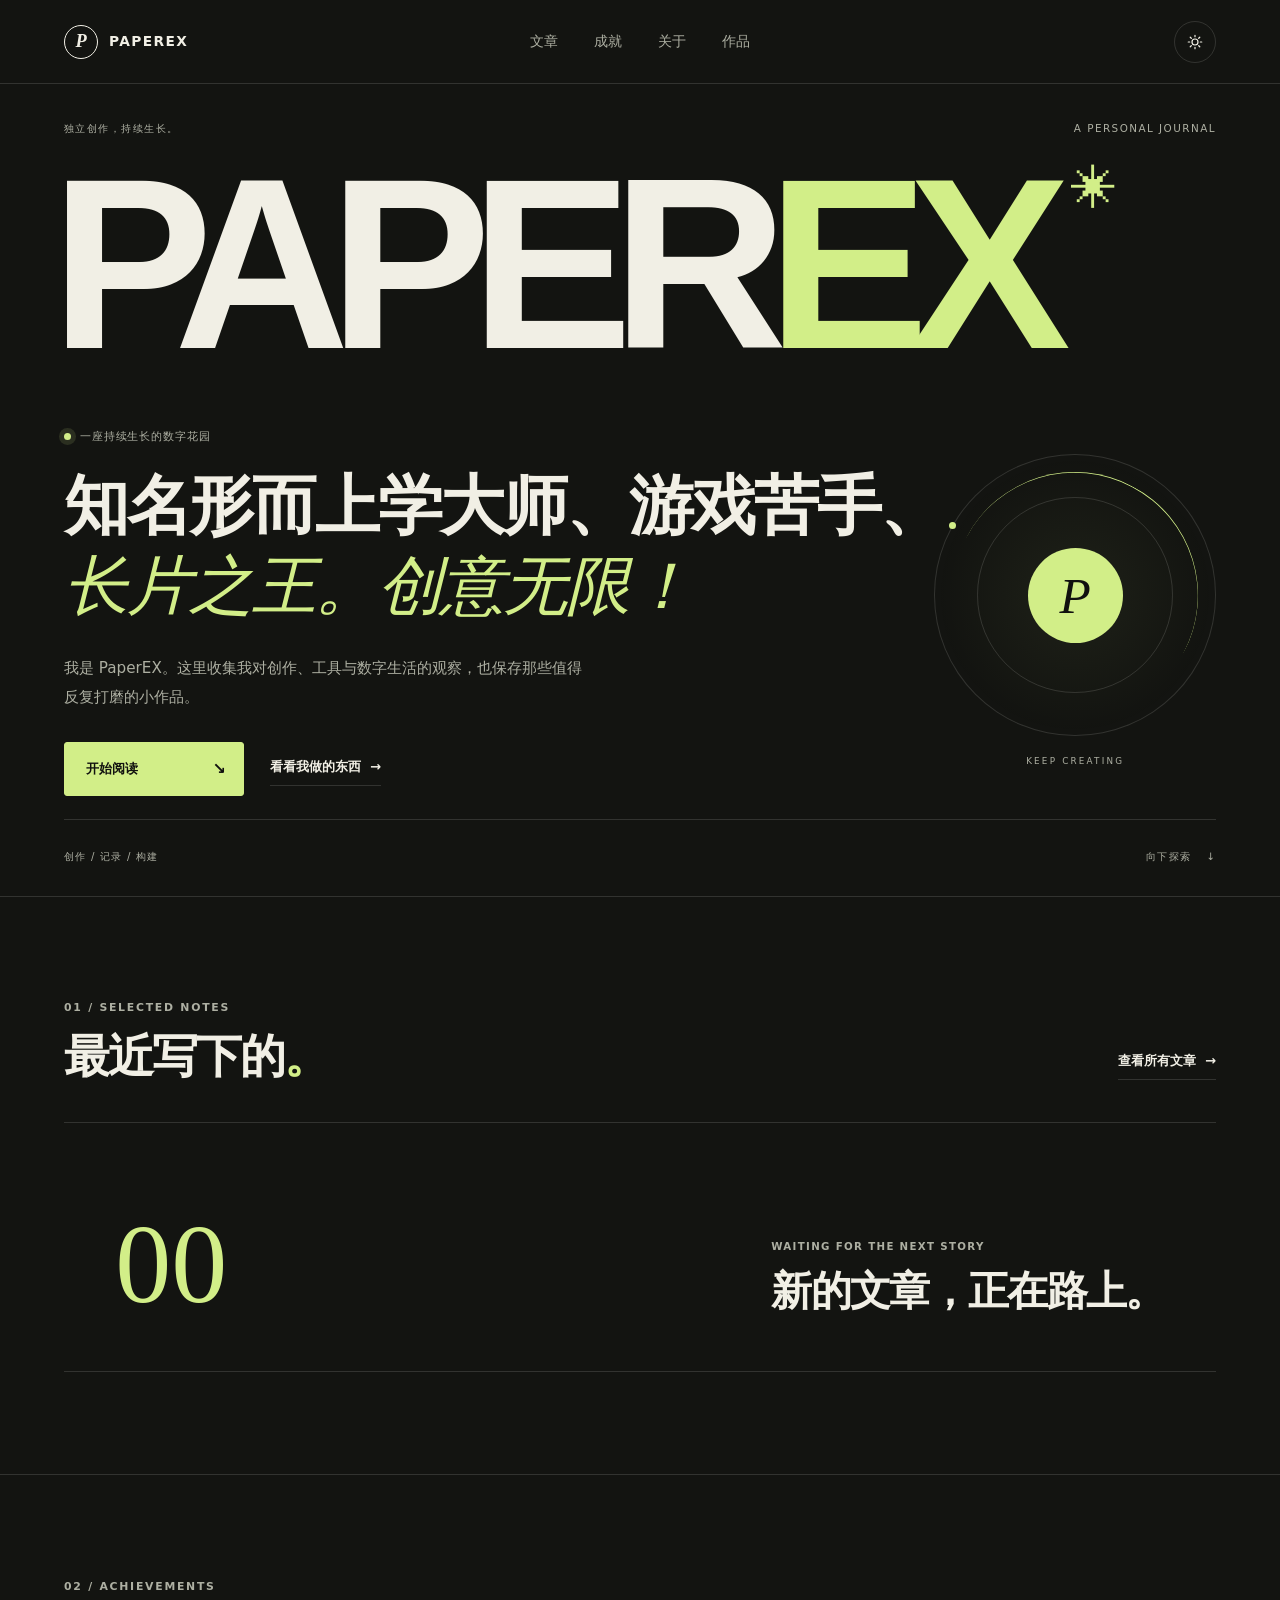
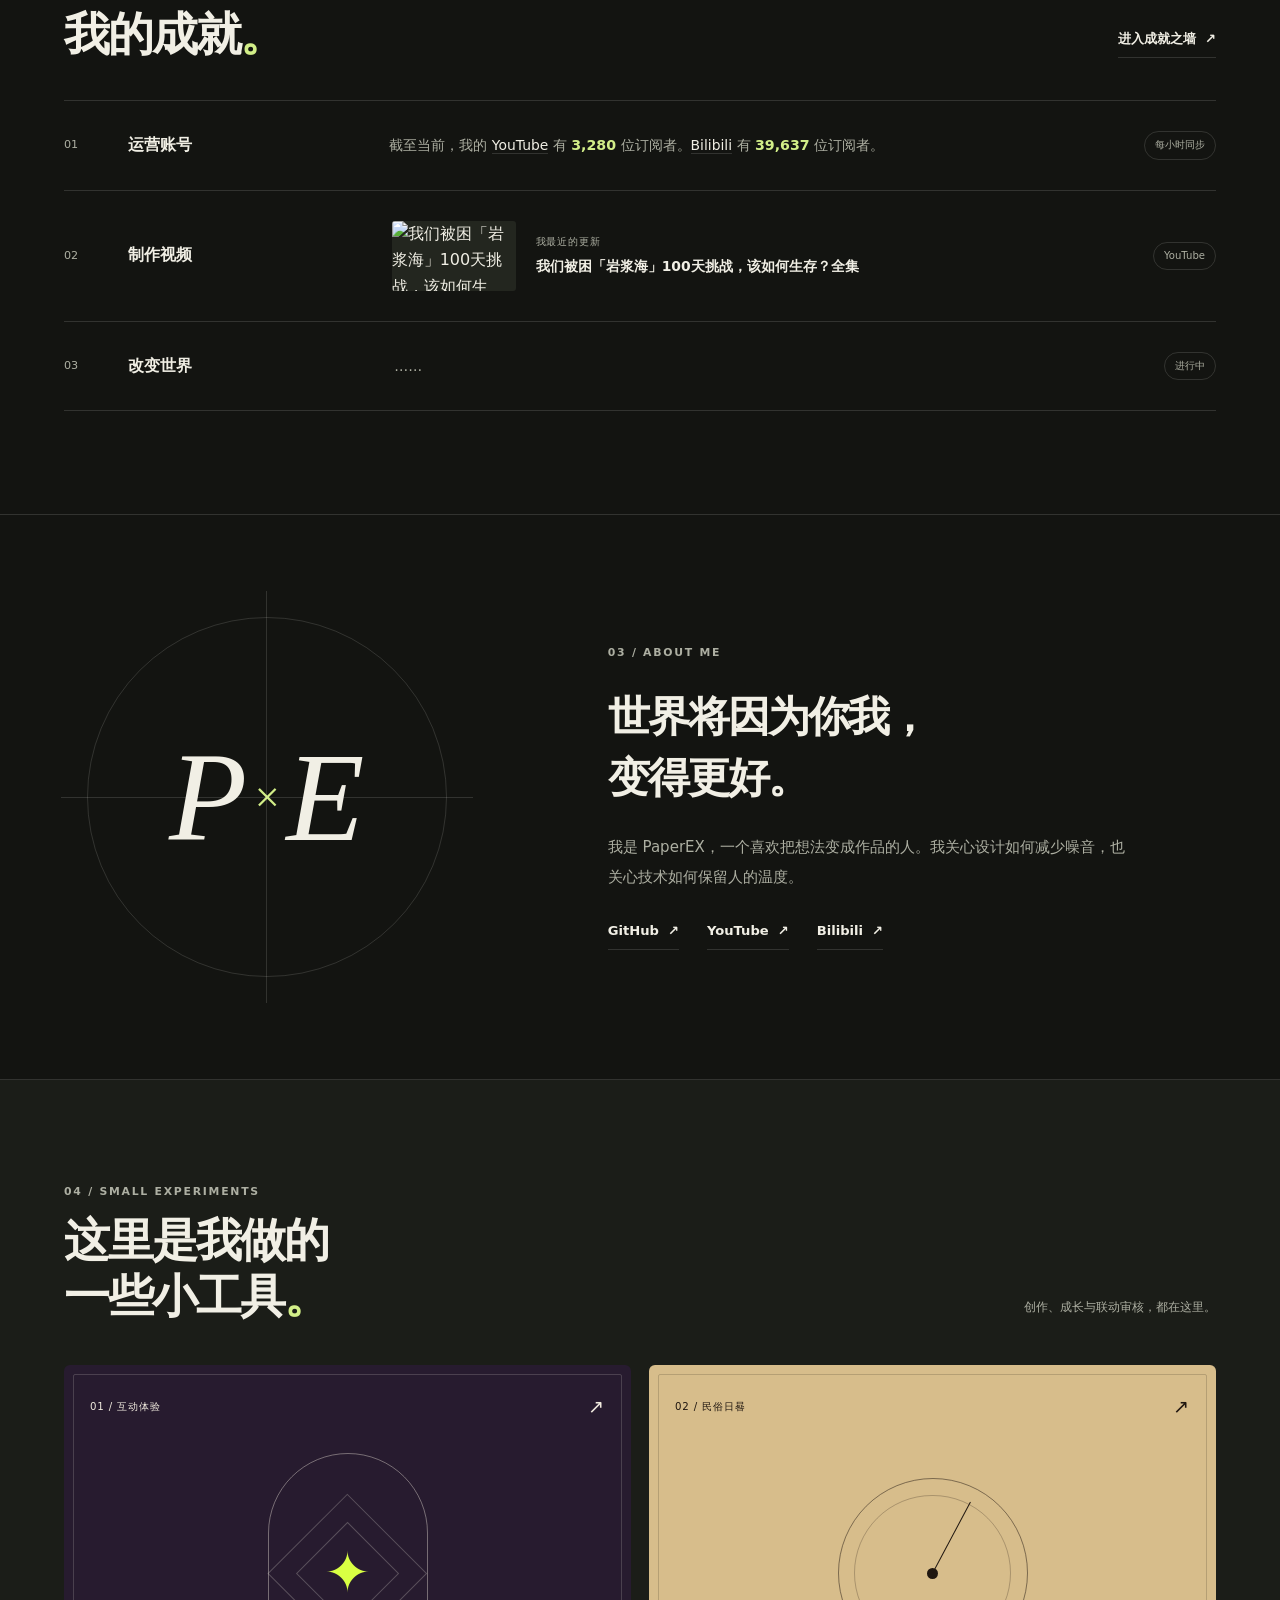
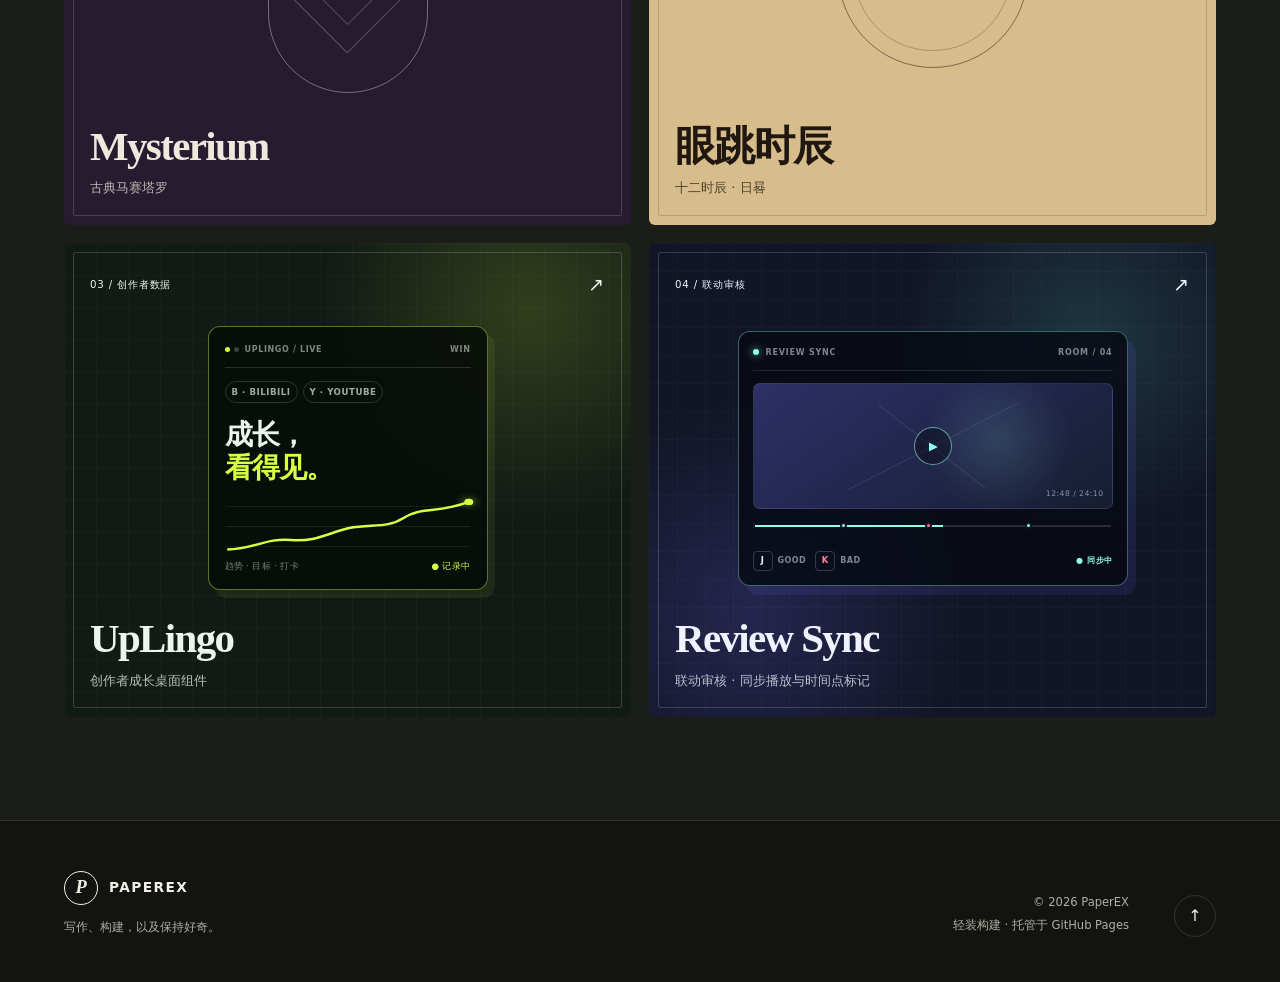
==== index.html @ 946d9409 "Add Review Sync project card" ====
<!doctype html>
<html lang="zh-CN" data-theme="dark">
<head>
  <meta charset="utf-8">
  <meta name="viewport" content="width=device-width, initial-scale=1">
  <meta name="description" content="PaperEX 的个人博客：关于创作、工具与数字生活。">
  <meta name="theme-color" content="#11110f">
  <meta property="og:title" content="纸上电波 · PaperEX">
  <meta property="og:description" content="把复杂的事，写得清楚一点。">
  <meta property="og:type" content="website">
  <title>纸上电波 · PaperEX</title>
  <link rel="icon" href="favicon.svg" type="image/svg+xml">
  <link rel="stylesheet" href="styles.css">
  <script>try{document.documentElement.dataset.theme=localStorage.getItem('paperex-theme')||'dark'}catch(e){}</script>
</head>
<body>
  <a class="skip-link" href="#content">跳到正文</a>
  <header class="site-header" data-header>
    <a class="brand" href="#top" aria-label="纸上电波首页">
      <span class="brand-mark" aria-hidden="true">P</span>
      <span>PaperEX</span>
    </a>
    <nav class="nav" id="main-nav" aria-label="主导航" data-nav>
      <a href="#writing">文章</a>
      <a href="#now">成就</a>
      <a href="#about">关于</a>
      <a href="#playground">作品</a>
    </nav>
    <div class="header-actions">
      <button class="icon-button theme-toggle" type="button" aria-label="切换明暗主题" title="切换主题" data-theme-toggle>
        <svg aria-hidden="true" viewBox="0 0 24 24"><path d="M12 3v2m0 14v2M3 12h2m14 0h2M5.64 5.64l1.42 1.42m9.88 9.88 1.42 1.42m0-12.72-1.42 1.42M7.06 16.94l-1.42 1.42M16 12a4 4 0 1 1-8 0 4 4 0 0 1 8 0Z"/></svg>
      </button>
      <button class="icon-button menu-toggle" type="button" aria-label="打开菜单" aria-expanded="false" aria-controls="main-nav" data-menu-toggle>
        <span></span><span></span>
      </button>
    </div>
  </header>

  <main id="content">
    <section class="hero" id="top" aria-labelledby="hero-title">
      <div class="hero-masthead" aria-hidden="true">
        <p class="hero-edition"><span>独立创作，持续生长。</span><span>A PERSONAL JOURNAL</span></p>
        <p class="hero-signature">PAPER<span>EX</span><sup>✳</sup></p>
      </div>
      <div class="hero-orbit" aria-hidden="true"><span></span><i></i><b>P</b><small>KEEP CREATING</small></div>
      <div class="hero-copy reveal">
        <p class="eyebrow"><span class="status-dot"></span> 一座持续生长的数字花园</p>
        <h1 id="hero-title" data-typewriter aria-label="知名形而上学大师、游戏苦手、长片之王。创意无限！">
          <span class="type-line" data-type-line="0" aria-hidden="true">知名形而上学大师、游戏苦手、</span><br>
          <em class="type-line" data-type-line="1" aria-hidden="true">长片之王。创意无限！</em>
        </h1>
        <p class="hero-lede">我是 PaperEX。这里收集我对创作、工具与数字生活的观察，也保存那些值得反复打磨的小作品。</p>
        <div class="hero-actions">
          <a class="button button-primary" href="#writing">开始阅读 <span aria-hidden="true">↘</span></a>
          <a class="text-link" href="#playground">看看我做的东西 <span aria-hidden="true">→</span></a>
        </div>
      </div>
      <div class="hero-index reveal" aria-label="博客主题">
        <span>创作 / 记录 / 构建</span><a href="#writing">向下探索 <span aria-hidden="true">↓</span></a>
      </div>
    </section>

    <section class="section writing" id="writing" aria-labelledby="writing-title">
      <div class="section-heading reveal">
        <div><p class="kicker">01 / Selected notes</p><h2 id="writing-title">最近写下的<span class="section-period">。</span></h2></div>
        <a class="text-link all-articles-link" href="articles/index.html">查看所有文章 <span aria-hidden="true">→</span></a>
      </div>

      <div class="post-grid" data-post-grid>
        <div class="writing-empty reveal">
          <span aria-hidden="true">00</span>
          <div><p>Waiting for the next story</p><h3>新的文章，正在路上。</h3></div>
        </div>
      </div>
    </section>

    <section class="section now" id="now" aria-labelledby="now-title" data-social-root>
      <div class="section-heading reveal">
        <div><p class="kicker">02 / Achievements</p><h2 id="now-title">我的成就<span class="section-period">。</span></h2></div>
        <a class="text-link achievement-wall-link" href="achievements/">进入成就之墙 <span aria-hidden="true">↗</span></a>
      </div>
      <div class="now-list">
        <article class="now-item reveal">
          <span class="now-index">01</span>
          <h3>运营账号</h3>
          <p>截至当前，我的 <a class="social-inline" href="https://www.youtube.com/@%E7%BA%B8%E5%B7%BEPaper" target="_blank" rel="noreferrer">YouTube</a> 有 <strong data-youtube-subscribers>3,280</strong> 位订阅者。<a class="social-inline" href="https://space.bilibili.com/9697888" target="_blank" rel="noreferrer">Bilibili</a> 有 <strong data-bilibili-followers>39,637</strong> 位订阅者。</p>
          <span class="now-status" data-social-status>每小时同步</span>
        </article>
        <article class="now-item now-video-item reveal">
          <span class="now-index">02</span>
          <h3>制作视频</h3>
          <a class="latest-video" href="https://www.youtube.com/watch?v=GRUpMJj9LJo" target="_blank" rel="noreferrer" data-latest-video>
            <span class="latest-video-thumb"><img src="https://i.ytimg.com/vi/GRUpMJj9LJo/hqdefault.jpg" alt="我们被困「岩浆海」100天挑战，该如何生存？全集的视频封面" loading="lazy" data-latest-video-thumbnail></span>
            <span class="latest-video-copy"><small>我最近的更新</small><strong data-latest-video-title>我们被困「岩浆海」100天挑战，该如何生存？全集</strong></span>
          </a>
          <span class="now-status">YouTube</span>
        </article>
        <article class="now-item reveal"><span class="now-index">03</span><h3>改变世界</h3><p>……</p><span class="now-status">进行中</span></article>
      </div>
    </section>

    <section class="section about" id="about" aria-labelledby="about-title">
      <div class="about-mark reveal" aria-hidden="true">P<span>×</span>E</div>
      <div class="about-copy reveal">
        <p class="kicker">03 / About me</p>
        <h2 id="about-title">世界将因为你我，<br>变得更好。</h2>
        <p>我是 PaperEX，一个喜欢把想法变成作品的人。我关心设计如何减少噪音，也关心技术如何保留人的温度。</p>
        <div class="about-links" aria-label="个人主页">
          <a class="text-link" href="https://github.com/Old-Paper" target="_blank" rel="noreferrer">GitHub <span aria-hidden="true">↗</span></a>
          <a class="text-link" href="https://www.youtube.com/@%E7%BA%B8%E5%B7%BEPaper" target="_blank" rel="noreferrer">YouTube <span aria-hidden="true">↗</span></a>
          <a class="text-link" href="https://space.bilibili.com/9697888" target="_blank" rel="noreferrer">Bilibili <span aria-hidden="true">↗</span></a>
        </div>
      </div>
    </section>

    <section class="playground" id="playground" aria-labelledby="playground-title">
      <div class="playground-intro reveal">
        <p class="kicker">04 / Small experiments</p>
        <h2 id="playground-title">这里是我做的<span class="title-break">一些小工具<span class="section-period">。</span></span></h2>
        <p>创作、成长与联动审核，都在这里。</p>
      </div>
      <div class="project-links">
        <a class="project-card tarot reveal" href="https://old-paper.github.io/mysterium-tarot/" target="_blank" rel="noreferrer">
          <span class="project-top"><span>01 / 互动体验</span><span aria-hidden="true">↗</span></span>
          <div class="project-symbol" aria-hidden="true"><span>✦</span></div>
          <div><h3>Mysterium</h3><p>古典马赛塔罗</p></div>
        </a>
        <a class="project-card sundial reveal" href="https://old-paper.github.io/eye-twitch-sundial/" target="_blank" rel="noreferrer">
          <span class="project-top"><span>02 / 民俗日晷</span><span aria-hidden="true">↗</span></span>
          <div class="project-symbol dial" aria-hidden="true"><span></span></div>
          <div><h3>眼跳时辰</h3><p>十二时辰 · 日晷</p></div>
        </a>
        <a class="project-card uplingo reveal" href="https://github.com/Old-Paper/UpLingo" target="_blank" rel="noreferrer">
          <span class="project-top"><span>03 / 创作者数据</span><span aria-hidden="true">↗</span></span>
          <div class="uplingo-widget" aria-hidden="true">
            <div class="uplingo-widget-bar"><span>UPLINGO / LIVE</span><span>WIN</span></div>
            <div class="uplingo-platforms"><span>B · BILIBILI</span><span>Y · YOUTUBE</span></div>
            <strong class="uplingo-widget-title">成长，<br><em>看得见。</em></strong>
            <svg class="uplingo-chart" viewBox="0 0 220 82" preserveAspectRatio="none">
              <path class="uplingo-chart-grid" d="M1 16H219M1 41H219M1 66H219" />
              <path class="uplingo-chart-line" d="M2 70C25 70 37 55 59 58S92 49 111 43S145 44 160 30S190 25 218 10" />
              <circle cx="218" cy="10" r="4" />
            </svg>
            <div class="uplingo-widget-meta"><span>趋势 · 目标 · 打卡</span><span>● 记录中</span></div>
          </div>
          <div><h3>UpLingo</h3><p>创作者成长桌面组件</p></div>
        </a>
        <a class="project-card review-sync reveal" href="https://review.paperex.workers.dev/" target="_blank" rel="noreferrer">
          <span class="project-top"><span>04 / 联动审核</span><span aria-hidden="true">↗</span></span>
          <div class="review-console" aria-hidden="true">
            <div class="review-console-bar">
              <span><i></i> REVIEW SYNC</span>
              <span>ROOM / 04</span>
            </div>
            <div class="review-player">
              <span class="review-play">▶</span>
              <span class="review-time">12:48 / 24:10</span>
            </div>
            <div class="review-timeline">
              <span class="review-progress"></span>
              <i class="review-marker marker-good"></i>
              <i class="review-marker marker-bad"></i>
              <i class="review-marker marker-good marker-late"></i>
            </div>
            <div class="review-actions">
              <span><b>J</b> GOOD</span>
              <span><b>K</b> BAD</span>
              <em>● 同步中</em>
            </div>
          </div>
          <div><h3>Review Sync</h3><p>联动审核 · 同步播放与时间点标记</p></div>
        </a>
      </div>
    </section>
  </main>

  <footer class="site-footer">
    <div><a class="brand footer-brand" href="#top"><span class="brand-mark">P</span><span>PaperEX</span></a><p>写作、构建，以及保持好奇。</p></div>
    <div class="footer-meta"><p>© <span data-year>2026</span> PaperEX</p><p>轻装构建 · 托管于 GitHub Pages</p></div>
    <a class="back-top" href="#top" aria-label="返回顶部">↑</a>
  </footer>

  <script src="app.js" defer></script>
</body>
</html>
---- styles.css ----
@charset "UTF-8";

:root {
  color-scheme: dark;
  --bg: #11110f;
  --surface: #181815;
  --surface-2: #20201c;
  --text: #f1efe7;
  --muted: #aaa89f;
  --line: rgba(241, 239, 231, .14);
  --accent: #d9ff43;
  --accent-ink: #11110f;
  --orange: #ff6b3d;
  --header: rgba(17, 17, 15, .78);
  --display: "Arial Narrow", "Roboto Condensed", "Microsoft YaHei UI", sans-serif;
  --sans: Inter, ui-sans-serif, system-ui, -apple-system, BlinkMacSystemFont, "Segoe UI", "Microsoft YaHei", sans-serif;
  --serif: Georgia, "Songti SC", "SimSun", serif;
  --max: 1180px;
}

[data-theme="light"] {
  color-scheme: light;
  --bg: #f2f0e8;
  --surface: #e9e6dc;
  --surface-2: #dedbd0;
  --text: #161613;
  --muted: #68675f;
  --line: rgba(22, 22, 19, .16);
  --accent: #597000;
  --accent-ink: #f7f8ef;
  --orange: #d64a21;
  --header: rgba(242, 240, 232, .82);
}

* { box-sizing: border-box; }
html { scroll-behavior: smooth; scrollbar-color: var(--muted) var(--bg); }
body { margin: 0; background: var(--bg); color: var(--text); font-family: var(--sans); line-height: 1.65; -webkit-font-smoothing: antialiased; }
body::before { content: ""; position: fixed; inset: 0; pointer-events: none; z-index: 20; opacity: .035; background-image: url("data:image/svg+xml,%3Csvg viewBox='0 0 180 180' xmlns='http://www.w3.org/2000/svg'%3E%3Cfilter id='n'%3E%3CfeTurbulence type='fractalNoise' baseFrequency='.9' numOctaves='3' stitchTiles='stitch'/%3E%3C/filter%3E%3Crect width='100%25' height='100%25' filter='url(%23n)' opacity='.7'/%3E%3C/svg%3E"); }
a { color: inherit; text-decoration: none; }
button { color: inherit; font: inherit; }
::selection { background: var(--accent); color: var(--accent-ink); }
:focus-visible { outline: 2px solid var(--accent); outline-offset: 4px; }
.skip-link { position: fixed; left: 1rem; top: -5rem; z-index: 100; background: var(--accent); color: var(--accent-ink); padding: .7rem 1rem; border-radius: 4px; }
.skip-link:focus { top: 1rem; }

.site-header { position: fixed; z-index: 10; top: 0; left: 0; right: 0; height: 76px; padding: 0 max(24px, calc((100vw - var(--max)) / 2)); display: grid; grid-template-columns: 1fr auto 1fr; align-items: center; border-bottom: 1px solid transparent; transition: background .25s, border-color .25s, transform .25s; }
.site-header.is-scrolled { background: var(--header); border-color: var(--line); backdrop-filter: blur(16px); }
.brand { display: inline-flex; align-items: center; gap: 10px; width: max-content; font-size: .82rem; font-weight: 750; letter-spacing: .12em; text-transform: uppercase; }
.brand-mark { display: grid; place-items: center; width: 31px; height: 31px; border: 1px solid currentColor; border-radius: 50%; font-family: var(--serif); font-size: 1.05rem; font-style: italic; letter-spacing: 0; }
.nav { display: flex; align-items: center; gap: 34px; font-size: .78rem; color: var(--muted); }
.nav a { position: relative; padding: 10px 0; transition: color .2s; }
.nav a::after { content: ""; position: absolute; height: 1px; left: 0; right: 100%; bottom: 5px; background: var(--accent); transition: right .2s; }
.nav a:hover { color: var(--text); }
.nav a:hover::after { right: 0; }
.header-actions { justify-self: end; display: flex; gap: 8px; }
.icon-button { display: grid; place-items: center; width: 40px; height: 40px; padding: 0; border: 1px solid var(--line); border-radius: 50%; background: transparent; cursor: pointer; transition: background .2s, transform .2s; }
.icon-button:hover { background: var(--surface-2); transform: rotate(7deg); }
.icon-button svg { width: 18px; fill: none; stroke: currentColor; stroke-width: 1.6; stroke-linecap: round; }
.menu-toggle { display: none; }

.hero { position: relative; min-height: 100svh; max-width: var(--max); margin: 0 auto; padding: 150px 0 54px; display: flex; align-items: center; border-bottom: 1px solid var(--line); overflow: hidden; }
.hero::before { content: "PAPER / EX"; position: absolute; left: 0; bottom: -3.8vw; color: transparent; -webkit-text-stroke: 1px var(--line); font: 900 clamp(6rem, 16vw, 14rem)/.8 var(--display); letter-spacing: -.06em; white-space: nowrap; pointer-events: none; }
.hero-copy { position: relative; z-index: 2; width: min(810px, 74%); }
.eyebrow, .kicker { margin: 0 0 24px; color: var(--muted); font-size: .7rem; font-weight: 750; letter-spacing: .15em; text-transform: uppercase; }
.eyebrow { display: flex; align-items: center; gap: 9px; }
.status-dot { width: 7px; height: 7px; border-radius: 50%; background: var(--accent); box-shadow: 0 0 0 5px color-mix(in srgb, var(--accent) 12%, transparent); }
.hero h1 { --hero-title-size: clamp(3.9rem, 8.7vw, 7.4rem); position: relative; width: 100%; max-width: 900px; height: calc(var(--hero-title-size) * 1.78); margin: 0; font: 760 var(--hero-title-size)/.89 var(--display); letter-spacing: -.075em; text-transform: uppercase; }
.hero h1 em { color: var(--accent); font-family: var(--serif); font-weight: 400; text-transform: none; }
.type-line { position: absolute; left: 0; display: block; width: max-content; max-width: none; white-space: nowrap; line-height: .89; }
.type-line[data-type-line="0"] { top: 0; }
.type-line[data-type-line="1"] { top: calc(var(--hero-title-size) * .89); }
.type-line.is-active::after { content: ""; display: inline-block; width: .055em; height: .76em; margin-left: .07em; background: currentColor; transform: translateY(.03em); animation: type-caret .72s steps(1, end) infinite; }
.type-line.is-deleting::after { animation-duration: .36s; }
@keyframes type-caret { 50% { opacity: 0; } }
.hero-lede { max-width: 570px; margin: 34px 0 0; color: var(--muted); font-size: clamp(1rem, 1.45vw, 1.18rem); }
.hero-actions { display: flex; align-items: center; gap: 30px; margin-top: 38px; }
.button { display: inline-flex; align-items: center; justify-content: space-between; gap: 32px; min-width: 180px; padding: 13px 16px 13px 20px; border: 1px solid var(--line); font-size: .8rem; font-weight: 700; }
.button-primary { color: var(--accent-ink); background: var(--accent); border-color: var(--accent); }
.button span { font-size: 1rem; transition: transform .2s; }
.button:hover span { transform: translate(3px, 3px); }
.text-link { display: inline-flex; align-items: center; gap: 9px; width: max-content; border-bottom: 1px solid var(--line); font-size: .82rem; font-weight: 700; padding-bottom: 3px; }
.text-link span { transition: transform .2s; }
.text-link:hover span { transform: translateX(4px); }
.hero-orbit { position: absolute; right: -3%; top: 19%; width: clamp(260px, 36vw, 470px); aspect-ratio: 1; border: 1px solid var(--line); border-radius: 50%; animation: breathe 8s ease-in-out infinite; }
.hero-orbit::before, .hero-orbit::after { content: ""; position: absolute; inset: 15%; border: 1px solid var(--line); border-radius: 50%; }
.hero-orbit::after { inset: 34%; background: var(--orange); border: 0; box-shadow: 0 0 80px color-mix(in srgb, var(--orange) 25%, transparent); }
.hero-orbit span { position: absolute; width: 10px; height: 10px; left: 5%; top: 24%; border-radius: 50%; background: var(--accent); }
.hero-orbit i { position: absolute; inset: 6%; border-top: 1px solid var(--accent); border-radius: 50%; transform: rotate(28deg); }
.hero-index { position: absolute; right: 0; bottom: 55px; display: flex; flex-direction: column; gap: 4px; color: var(--muted); font-size: .64rem; letter-spacing: .1em; text-transform: uppercase; }

.section { max-width: var(--max); margin: 0 auto; padding: 120px 0; border-bottom: 1px solid var(--line); scroll-margin-top: 100px; }
.section-heading { display: flex; justify-content: space-between; align-items: end; margin-bottom: 45px; }
.section-heading .kicker { margin-bottom: 11px; }
.section h2, .playground h2 { margin: 0; font: 720 clamp(2.5rem, 5vw, 4.6rem)/.95 var(--display); letter-spacing: -.06em; }
.filter-row { display: flex; gap: 7px; }
.filter { border: 1px solid var(--line); border-radius: 999px; padding: 7px 14px; background: transparent; color: var(--muted); font-size: .7rem; cursor: pointer; transition: .2s; }
.filter:hover, .filter.is-active { color: var(--accent-ink); background: var(--accent); border-color: var(--accent); }
.post-grid { display: grid; grid-template-columns: 1.38fr .81fr .81fr; gap: 12px; }
.post-card { position: relative; min-height: 470px; padding: 28px; display: flex; flex-direction: column; justify-content: space-between; background: var(--surface); overflow: hidden; transition: transform .35s cubic-bezier(.2,.8,.2,1), background .2s; }
.post-card:hover { background: var(--surface-2); transform: translateY(-5px); }
.post-card[hidden] { display: none; }
.post-link { position: absolute; inset: 0; z-index: 3; }
.post-featured { min-height: 560px; }
.post-visual { position: relative; height: 235px; display: grid; place-items: center; margin: -28px -28px 28px; background: #d9ff43; color: #11110f; overflow: hidden; }
.post-visual::before { content: ""; position: absolute; width: 220px; height: 220px; border: 1px solid rgba(17,17,15,.35); border-radius: 50%; }
.post-visual::after { content: ""; position: absolute; width: 138px; height: 138px; border: 1px solid rgba(17,17,15,.35); border-radius: 50%; }
.post-visual span { z-index: 1; font: 400 5.6rem/1 var(--serif); }
.post-visual i { position: absolute; width: 1px; height: 180%; background: rgba(17,17,15,.35); transform: rotate(33deg); }
.post-number { color: var(--line); font: 800 7rem/.8 var(--display); letter-spacing: -.08em; }
.post-body { position: relative; z-index: 2; }
.post-meta { display: flex; align-items: center; flex-wrap: wrap; gap: 9px; margin: 0 0 16px; color: var(--muted); font-size: .64rem; letter-spacing: .08em; text-transform: uppercase; }
.post-meta > * + *::before { content: "·"; margin-right: 9px; }
.post-card h3 { margin: 0 0 15px; font: 690 clamp(1.55rem, 2.5vw, 2.5rem)/1.08 var(--display); letter-spacing: -.045em; }
.post-card p:last-of-type { max-width: 500px; margin: 0; color: var(--muted); font-size: .88rem; }
.post-arrow { position: absolute; right: 0; bottom: 0; display: grid; place-items: center; width: 36px; height: 36px; border: 1px solid var(--line); border-radius: 50%; transition: .25s; }
.post-card:hover .post-arrow { color: var(--accent-ink); background: var(--accent); border-color: var(--accent); transform: rotate(45deg); }
.empty-state { padding: 45px; border: 1px dashed var(--line); color: var(--muted); text-align: center; }

.now-list { border-top: 1px solid var(--line); }
.now-item { display: grid; grid-template-columns: 70px 1.1fr 1.8fr auto; gap: 24px; align-items: center; padding: 30px 4px; border-bottom: 1px solid var(--line); }
.now-index { color: var(--muted); font-size: .7rem; }
.now-item h3 { margin: 0; font-size: 1.05rem; }
.now-item p { margin: 0; color: var(--muted); font-size: .9rem; }
.now-status { border: 1px solid var(--line); border-radius: 999px; padding: 5px 10px; color: var(--muted); font-size: .66rem; white-space: nowrap; }
.now-item strong { color: var(--text); font-size: 1.02rem; font-variant-numeric: tabular-nums; }
.social-inline { color: var(--text); border-bottom: 1px solid var(--line); transition: color .2s, border-color .2s; }
.social-inline:hover { color: var(--accent); border-color: var(--accent); }
.latest-video { display: grid; grid-template-columns: 112px minmax(0, 1fr); gap: 15px; align-items: center; min-width: 0; }
.latest-video-thumb { display: block; aspect-ratio: 16 / 9; overflow: hidden; background: var(--surface-2); }
.latest-video-thumb img { display: block; width: 100%; height: 100%; object-fit: cover; transition: transform .35s cubic-bezier(.2,.8,.2,1); }
.latest-video-copy { min-width: 0; }
.latest-video-copy small { display: block; margin-bottom: 5px; color: var(--muted); font-size: .62rem; letter-spacing: .08em; text-transform: uppercase; }
.latest-video-copy strong { display: block; overflow: hidden; font-size: .92rem; line-height: 1.35; text-overflow: ellipsis; white-space: nowrap; transition: color .2s; }
.latest-video:hover .latest-video-thumb img { transform: scale(1.045); }
.latest-video:hover .latest-video-copy strong { color: var(--accent); }

.about { display: grid; grid-template-columns: 1fr 1.15fr; gap: 12%; align-items: center; }
.about-mark { position: relative; display: flex; align-items: center; justify-content: center; width: 100%; aspect-ratio: 1; border: 1px solid var(--line); border-radius: 50%; font: italic 400 clamp(5rem, 13vw, 10rem)/1 var(--serif); }
.about-mark::before, .about-mark::after { content: ""; position: absolute; background: var(--line); }
.about-mark::before { width: 124%; height: 1px; }
.about-mark::after { width: 1px; height: 124%; }
.about-mark span { color: var(--accent); font-size: .35em; margin: 0 .1em; }
.about-copy h2 { margin-bottom: 30px; }
.about-copy > p:not(.kicker) { max-width: 600px; color: var(--muted); font-size: 1rem; }
.about-links { display: flex; flex-wrap: wrap; gap: 14px 24px; margin-top: 24px; }
.about-links .text-link { margin-top: 0; }

.playground { padding: 120px max(24px, calc((100vw - var(--max)) / 2)); background: var(--surface); }
.playground-intro { display: grid; grid-template-columns: 1fr 2fr 1fr; gap: 40px; align-items: end; max-width: var(--max); margin: 0 auto 44px; }
.playground-intro .kicker { align-self: start; margin: 9px 0 0; }
.playground-intro > p:last-child { margin: 0; color: var(--muted); font-size: .85rem; }
.project-links { max-width: var(--max); margin: 0 auto; display: grid; grid-template-columns: 1fr 1fr; gap: 12px; }
.project-card { position: relative; min-height: 510px; padding: 28px; display: flex; flex-direction: column; justify-content: space-between; overflow: hidden; transition: transform .3s; }
.project-card:hover { transform: translateY(-5px); }
.project-card.tarot { color: #efe9dd; background: #271b2f; }
.project-card.sundial { color: #201710; background: #d7bd8b; }
.project-card.uplingo { color: #edf4eb; background: radial-gradient(circle at 82% 14%, rgba(217,255,67,.16), transparent 34%), #111a15; }
.project-card.uplingo::before { content: ""; position: absolute; inset: 0; opacity: .055; background-image: linear-gradient(rgba(237,244,235,.5) 1px, transparent 1px), linear-gradient(90deg, rgba(237,244,235,.5) 1px, transparent 1px); background-size: 32px 32px; pointer-events: none; }
.project-card.review-sync { color: #f0f3ff; background: radial-gradient(circle at 78% 20%, rgba(105,255,222,.14), transparent 33%), radial-gradient(circle at 18% 78%, rgba(121,111,255,.19), transparent 36%), #111525; }
.project-card.review-sync::before { content: ""; position: absolute; inset: 0; opacity: .06; background-image: linear-gradient(rgba(240,243,255,.42) 1px, transparent 1px), linear-gradient(90deg, rgba(240,243,255,.42) 1px, transparent 1px); background-size: 28px 28px; pointer-events: none; }
.project-card::after { content: ""; position: absolute; inset: 10px; border: 1px solid currentColor; opacity: .18; pointer-events: none; }
.project-top { display: flex; justify-content: space-between; font-size: .68rem; letter-spacing: .08em; text-transform: uppercase; }
.project-top span:last-child { font-size: 1.2rem; transition: transform .25s; }
.project-card:hover .project-top span:last-child { transform: translate(3px,-3px); }
.project-card h3 { margin: 0; font: 700 clamp(2.4rem, 5vw, 4rem)/.95 var(--serif); letter-spacing: -.04em; }
.project-card p { margin: 8px 0 0; opacity: .62; }
.project-symbol { position: relative; z-index: 1; display: grid; place-items: center; width: 190px; aspect-ratio: 2/3; margin: 10px auto; border: 1px solid rgba(239,233,221,.4); border-radius: 90px; }
.project-symbol::before, .project-symbol::after { content: ""; position: absolute; width: 70%; aspect-ratio: 1; border: 1px solid rgba(239,233,221,.25); transform: rotate(45deg); }
.project-symbol::after { width: 45%; }
.project-symbol span { color: #d9ff43; font-size: 3.5rem; }
.project-symbol.dial { width: 210px; aspect-ratio: 1; border-radius: 50%; border-color: rgba(32,23,16,.5); }
.project-symbol.dial::before { width: 82%; border-color: rgba(32,23,16,.25); border-radius: 50%; transform: none; }
.project-symbol.dial::after { width: 1px; height: 43%; background: #201710; border: 0; transform-origin: bottom; transform: translateY(-50%) rotate(28deg); }
.project-symbol.dial span { width: 11px; height: 11px; border-radius: 50%; background: #201710; }
.uplingo-widget { position: relative; z-index: 1; width: min(100%, 310px); margin: 18px auto 12px; padding: 16px; border: 1px solid rgba(217,255,67,.42); border-radius: 18px; background: rgba(6,12,8,.86); box-shadow: 11px 11px 0 rgba(217,255,67,.07); transform: rotate(-1.4deg); transition: transform .35s cubic-bezier(.2,.8,.2,1), box-shadow .35s; }
.project-card:hover .uplingo-widget { box-shadow: 7px 9px 0 rgba(217,255,67,.12); transform: rotate(0) translateY(-3px); }
.uplingo-widget-bar { display: flex; justify-content: space-between; align-items: center; padding-bottom: 10px; border-bottom: 1px solid rgba(237,244,235,.14); color: rgba(237,244,235,.52); font-size: .52rem; font-weight: 750; letter-spacing: .13em; }
.uplingo-widget-bar::before { content: ""; width: 5px; height: 5px; margin-right: 18px; border-radius: 50%; background: #d9ff43; box-shadow: 9px 0 0 rgba(237,244,235,.22); }
.uplingo-widget-bar span:first-child { margin-right: auto; }
.uplingo-platforms { display: flex; flex-wrap: wrap; gap: 5px; margin-top: 13px; }
.uplingo-platforms span { padding: 3px 6px; border: 1px solid rgba(237,244,235,.16); border-radius: 999px; color: rgba(237,244,235,.68); font-size: .5rem; font-weight: 700; letter-spacing: .06em; }
.uplingo-widget-title { display: block; margin-top: 15px; font: 760 clamp(1.55rem, 3vw, 2.15rem)/.88 var(--display); letter-spacing: -.055em; }
.uplingo-widget-title em { color: #d9ff43; font-style: normal; }
.uplingo-chart { display: block; width: 100%; height: 74px; margin-top: 4px; overflow: visible; }
.uplingo-chart-grid { fill: none; stroke: rgba(237,244,235,.1); stroke-width: 1; }
.uplingo-chart-line { fill: none; stroke: #d9ff43; stroke-width: 2.5; vector-effect: non-scaling-stroke; }
.uplingo-chart circle { fill: #d9ff43; filter: drop-shadow(0 0 5px rgba(217,255,67,.7)); }
.uplingo-widget-meta { display: flex; justify-content: space-between; gap: 8px; color: rgba(237,244,235,.5); font-size: .5rem; letter-spacing: .04em; white-space: nowrap; }
.uplingo-widget-meta span:last-child { color: #d9ff43; }
.review-console { position: relative; z-index: 1; width: min(100%, 390px); margin: 12px auto; padding: 14px; border: 1px solid rgba(143,255,229,.36); border-radius: 12px; background: rgba(7,10,20,.82); box-shadow: 8px 9px 0 rgba(108,99,255,.12); transition: transform .35s cubic-bezier(.2,.8,.2,1), box-shadow .35s; }
.project-card:hover .review-console { transform: translateY(-3px); box-shadow: 6px 7px 0 rgba(108,99,255,.2); }
.review-console-bar, .review-actions { display: flex; align-items: center; justify-content: space-between; color: rgba(240,243,255,.52); font-size: .5rem; font-weight: 750; letter-spacing: .1em; }
.review-console-bar { padding-bottom: 11px; border-bottom: 1px solid rgba(240,243,255,.11); }
.review-console-bar span:first-child { display: flex; align-items: center; gap: 7px; }
.review-console-bar i { width: 6px; height: 6px; border-radius: 50%; background: #8fffe5; box-shadow: 0 0 9px rgba(143,255,229,.8); }
.review-player { position: relative; display: grid; place-items: center; min-height: 126px; margin: 12px 0 16px; overflow: hidden; border: 1px solid rgba(240,243,255,.09); border-radius: 7px; background: linear-gradient(145deg, rgba(108,99,255,.26), rgba(18,25,44,.2)), radial-gradient(circle at 68% 45%, rgba(143,255,229,.17), transparent 29%), #181e32; }
.review-player::before, .review-player::after { content: ""; position: absolute; width: 54%; height: 1px; background: rgba(240,243,255,.1); transform: rotate(-27deg); }
.review-player::after { width: 38%; transform: rotate(38deg); }
.review-play { position: relative; z-index: 1; display: grid; place-items: center; width: 38px; height: 38px; padding-left: 2px; border: 1px solid rgba(143,255,229,.58); border-radius: 50%; color: #8fffe5; font-size: .72rem; background: rgba(7,10,20,.45); }
.review-time { position: absolute; right: 8px; bottom: 7px; color: rgba(240,243,255,.52); font-size: .48rem; letter-spacing: .06em; }
.review-timeline { position: relative; height: 12px; margin: 0 2px 14px; border-top: 2px solid rgba(240,243,255,.14); }
.review-progress { position: absolute; top: -2px; left: 0; width: 53%; border-top: 2px solid #8fffe5; }
.review-marker { position: absolute; top: -5px; left: 24%; width: 7px; height: 7px; border: 2px solid #111525; border-radius: 50%; background: #8fffe5; }
.review-marker.marker-bad { left: 48%; background: #ff7085; }
.review-marker.marker-late { left: 76%; }
.review-actions { justify-content: flex-start; gap: 9px; letter-spacing: .06em; }
.review-actions span { display: flex; align-items: center; gap: 5px; }
.review-actions b { display: grid; place-items: center; min-width: 20px; height: 20px; border: 1px solid rgba(240,243,255,.19); border-radius: 4px; color: #f0f3ff; font-size: .52rem; }
.review-actions span:nth-child(2) b { color: #ff8798; }
.review-actions em { margin-left: auto; color: #8fffe5; font-style: normal; white-space: nowrap; }

.site-footer { max-width: var(--max); min-height: 230px; margin: 0 auto; padding: 55px 0; display: grid; grid-template-columns: 1fr auto auto; align-items: end; gap: 70px; }
.site-footer p { margin: 12px 0 0; color: var(--muted); font-size: .72rem; }
.footer-meta { text-align: right; }
.footer-meta p { margin: 2px 0; }
.back-top { display: grid; place-items: center; width: 48px; height: 48px; border: 1px solid var(--line); border-radius: 50%; transition: .2s; }
.back-top:hover { color: var(--accent-ink); background: var(--accent); border-color: var(--accent); }

.reveal { opacity: 0; transform: translateY(22px); transition: opacity .7s ease, transform .7s cubic-bezier(.2,.8,.2,1); }
.reveal.is-visible { opacity: 1; transform: none; }
@keyframes breathe { 50% { transform: translateY(12px) rotate(4deg); } }

/* Article pages */
.article-header { position: static; max-width: var(--max); margin: auto; padding: 0; }
.article-page { max-width: 780px; margin: 0 auto; padding: 90px 24px 130px; }
.article-back { display: inline-flex; gap: 8px; margin-bottom: 70px; color: var(--muted); font-size: .78rem; }
.article-hero { padding-bottom: 50px; border-bottom: 1px solid var(--line); }
.article-hero .post-meta { margin-bottom: 24px; }
.article-hero h1 { margin: 0 0 28px; font: 730 clamp(3.1rem, 8vw, 6.3rem)/.92 var(--display); letter-spacing: -.065em; }
.article-deck { margin: 0; max-width: 650px; color: var(--muted); font: 400 clamp(1.05rem, 2.2vw, 1.35rem)/1.6 var(--serif); }
.article-content { padding-top: 48px; font-family: var(--serif); font-size: 1.08rem; line-height: 1.9; }
.article-content h2 { margin: 70px 0 20px; font: 700 2rem/1.2 var(--display); letter-spacing: -.035em; }
.article-content p { margin: 0 0 24px; }
.article-content blockquote { margin: 45px 0; padding: 8px 0 8px 28px; border-left: 2px solid var(--accent); color: var(--muted); font-size: 1.25rem; }
.article-content hr { border: 0; border-top: 1px solid var(--line); margin: 60px 0; }
.article-end { display: flex; justify-content: space-between; align-items: center; margin-top: 70px; padding-top: 30px; border-top: 1px solid var(--line); font-family: var(--sans); font-size: .78rem; }

/* Article archive */
.all-articles-link { margin-bottom: 8px; }
.archive-header { grid-template-columns: 1fr auto 1fr; }
.archive-home-link { justify-self: center; color: var(--muted); font-size: .74rem; transition: color .2s; }
.archive-home-link:hover { color: var(--text); }
.archive-page { max-width: var(--max); margin: 0 auto; padding: 94px 24px 140px; }
.archive-hero { display: grid; grid-template-columns: 1fr auto; gap: 60px; align-items: end; padding: 42px 0 68px; }
.archive-hero .kicker { margin-bottom: 14px; }
.archive-hero h1 { margin: 0; font: 760 clamp(4.8rem, 11vw, 9.4rem)/.82 var(--display); letter-spacing: -.075em; }
.archive-summary { margin: 0 0 4px; color: var(--muted); font: 400 1rem/1.8 var(--serif); text-align: right; }
.archive-list { margin: 0; padding: 0; list-style: none; border-top: 1px solid var(--line); }
.archive-list li { border-bottom: 1px solid var(--line); }
.archive-entry { display: grid; grid-template-columns: 44px 112px minmax(270px, 1.3fr) minmax(220px, 1fr) 30px; gap: 22px; align-items: center; min-height: 158px; padding: 28px 4px; transition: background .25s, padding .25s; }
.archive-entry:hover { padding-left: 18px; padding-right: 18px; background: var(--surface); }
.archive-number, .archive-entry time, .archive-category { color: var(--muted); font-size: .64rem; letter-spacing: .08em; text-transform: uppercase; }
.archive-entry-copy h2 { margin: 7px 0 0; font: 700 clamp(1.5rem, 2.4vw, 2.45rem)/1.05 var(--display); letter-spacing: -.045em; }
.archive-entry > p { max-width: 390px; margin: 0; color: var(--muted); font-size: .82rem; }
.archive-arrow { justify-self: end; font-size: 1.2rem; transition: color .2s, transform .2s; }
.archive-entry:hover .archive-arrow { color: var(--accent); transform: translate(3px, -3px); }

/* Achievement wall */
.achievement-wall-link { margin-bottom: 8px; }
.achievement-page { max-width: var(--max); margin: 0 auto; padding: 82px 24px 150px; }
.achievement-hero { display: grid; grid-template-columns: 1.4fr .6fr; gap: 70px; align-items: end; padding: 40px 0 72px; border-bottom: 1px solid var(--line); }
.achievement-hero .kicker { margin-bottom: 17px; }
.achievement-hero h1 { margin: 0; font: 780 clamp(5.6rem, 12vw, 10.5rem)/.78 var(--display); letter-spacing: -.085em; }
.achievement-hero-copy { justify-self: end; max-width: 310px; padding-bottom: 8px; }
.achievement-hero-copy p { margin: 22px 0 0; color: var(--muted); font: 400 1rem/1.8 var(--serif); }
.achievement-live { display: inline-flex; align-items: center; gap: 8px; padding: 5px 10px; border: 1px solid var(--line); border-radius: 999px; color: var(--muted); font-size: .62rem; }
.achievement-live::before { content: ""; width: 6px; height: 6px; border-radius: 50%; background: var(--accent); box-shadow: 0 0 0 4px color-mix(in srgb, var(--accent) 12%, transparent); }
.achievement-stats { display: grid; grid-template-columns: repeat(3, 1fr); border-bottom: 1px solid var(--line); }
.achievement-stat { min-width: 0; min-height: 190px; padding: 31px 30px 27px; display: flex; flex-direction: column; justify-content: space-between; border-right: 1px solid var(--line); transition: background .25s; }
.achievement-stat:first-child { padding-left: 4px; }
.achievement-stat:last-child { border-right: 0; }
a.achievement-stat:hover { background: var(--surface); }
.achievement-stat > span, .achievement-stat small { color: var(--muted); font-size: .62rem; letter-spacing: .1em; text-transform: uppercase; }
.achievement-stat strong { overflow: hidden; font: 760 clamp(3.1rem, 6vw, 5.5rem)/.85 var(--display); letter-spacing: -.07em; font-variant-numeric: tabular-nums; text-overflow: ellipsis; }
.achievement-board { padding-top: 120px; scroll-margin-top: 30px; }
.achievement-board-heading { display: grid; grid-template-columns: 1fr 2fr; gap: 30px; align-items: end; margin-bottom: 42px; }
.achievement-board-heading .kicker { margin: 0 0 8px; }
.achievement-board-heading h2 { margin: 0; font: 740 clamp(3rem, 6vw, 5.4rem)/.9 var(--display); letter-spacing: -.065em; }
.achievement-grid { display: grid; grid-template-columns: repeat(12, 1fr); gap: 12px; }
.achievement-plaque { position: relative; min-height: 520px; padding: 34px; display: flex; flex-direction: column; justify-content: space-between; overflow: hidden; background: var(--surface); }
.achievement-growth, .achievement-future { grid-column: span 7; }
.achievement-video-plaque, .achievement-open-source { grid-column: span 5; }
.achievement-a-class { grid-column: 1 / -1; min-height: 540px; padding: 0; display: grid; grid-template-columns: minmax(0, 1.35fr) minmax(330px, .65fr); color: #f5efea; background: #190b0b; }
.achievement-growth { color: var(--accent-ink); background: var(--accent); }
.achievement-open-source { color: #efe9dd; background: #271b2f; }
.achievement-future { background: var(--surface-2); }
.achievement-plaque::after { content: ""; position: absolute; inset: 10px; border: 1px solid currentColor; opacity: .14; pointer-events: none; }
.achievement-plaque-index { position: absolute; right: 25px; top: 18px; opacity: .08; font: 800 clamp(6rem, 11vw, 10rem)/1 var(--display); letter-spacing: -.08em; }
.achievement-state { position: relative; z-index: 2; display: inline-flex; align-items: center; align-self: flex-start; gap: 7px; padding: 5px 9px; border: 1px solid currentColor; border-radius: 999px; font-size: .61rem; opacity: .68; }
.achievement-state i { width: 5px; height: 5px; border-radius: 50%; background: currentColor; }
.achievement-plaque-copy { position: relative; z-index: 2; max-width: 470px; }
.achievement-plaque-copy > p:first-child { margin: 0 0 14px; opacity: .55; font-size: .61rem; font-weight: 750; letter-spacing: .13em; text-transform: uppercase; }
.achievement-plaque-copy h3 { margin: 0; font: 750 clamp(2.7rem, 5.5vw, 5.1rem)/.86 var(--display); letter-spacing: -.07em; }
.achievement-plaque-copy h3 em { color: var(--accent); font: 400 1em var(--serif); }
.achievement-plaque-copy > p:last-child { max-width: 390px; margin: 20px 0 0; opacity: .62; font-size: .82rem; }
.achievement-orbit { position: absolute; z-index: 1; right: 6%; top: 18%; width: min(39%, 245px); aspect-ratio: 1; border: 1px solid currentColor; border-radius: 50%; opacity: .28; }
.achievement-orbit::before { content: ""; position: absolute; inset: 22%; border: 1px solid currentColor; border-radius: 50%; }
.achievement-orbit span { position: absolute; display: grid; place-items: center; width: 38px; height: 38px; border: 1px solid currentColor; border-radius: 50%; font: 700 .75rem var(--sans); background: var(--accent); }
.achievement-orbit span:first-child { left: -19px; top: 46%; }
.achievement-orbit span:last-child { right: 4%; top: -19px; }
.achievement-video-plaque .achievement-plaque-copy { margin-top: 52px; }
.achievement-video { position: relative; z-index: 2; display: grid; grid-template-columns: 145px minmax(0, 1fr); gap: 15px; align-items: center; padding-top: 22px; border-top: 1px solid var(--line); }
.achievement-video-thumb { display: block; aspect-ratio: 16 / 9; overflow: hidden; background: var(--surface-2); }
.achievement-video-thumb img { display: block; width: 100%; height: 100%; object-fit: cover; transition: transform .35s; }
.achievement-video:hover img { transform: scale(1.045); }
.achievement-video small, .achievement-video em { display: block; color: var(--muted); font-size: .57rem; font-style: normal; letter-spacing: .08em; text-transform: uppercase; }
.achievement-video strong { display: -webkit-box; overflow: hidden; margin: 6px 0 10px; font-size: .78rem; line-height: 1.35; -webkit-box-orient: vertical; -webkit-line-clamp: 2; }
.achievement-a-media { position: relative; z-index: 2; min-width: 0; min-height: 540px; overflow: hidden; }
.achievement-a-media::after { content: ""; position: absolute; inset: 45% 0 0; background: linear-gradient(transparent, rgba(10,3,3,.76)); }
.achievement-a-media img { display: block; width: 100%; height: 100%; object-fit: cover; object-position: center; transition: transform .55s cubic-bezier(.2,.8,.2,1), filter .55s; }
.achievement-a-media > span { position: absolute; z-index: 2; left: 28px; bottom: 24px; padding-bottom: 3px; border-bottom: 1px solid rgba(255,255,255,.45); font-size: .65rem; font-weight: 700; letter-spacing: .06em; }
.achievement-a-media:hover img { filter: brightness(1.08); transform: scale(1.025); }
.achievement-a-copy { position: relative; z-index: 2; min-width: 0; padding: 35px; display: flex; flex-direction: column; justify-content: space-between; background: radial-gradient(circle at 100% 0, rgba(255,73,55,.2), transparent 35%); }
.achievement-a-copy .achievement-state { color: rgba(245,239,234,.72); }
.achievement-a-period { margin: 0 0 13px; color: rgba(245,239,234,.48); font-size: .61rem; font-weight: 750; letter-spacing: .13em; }
.achievement-a-copy h3 { margin: 0; font: 750 clamp(2.7rem, 4.5vw, 4.6rem)/.86 var(--display); letter-spacing: -.07em; }
.achievement-a-copy h3 em { color: #ff5e49; font: 400 .96em var(--serif); }
.achievement-a-copy strong { display: block; margin-top: 22px; font: 650 1rem/1.45 var(--serif); }
.achievement-a-copy p:last-child { margin: 15px 0 0; color: rgba(245,239,234,.58); font-size: .8rem; line-height: 1.75; }
.achievement-a-class .achievement-plaque-index { z-index: 3; color: #f5efea; }
.achievement-project-list { position: relative; z-index: 2; margin-top: 28px; border-top: 1px solid rgba(239,233,221,.2); }
.achievement-project-list a { display: grid; grid-template-columns: 32px 1fr auto; gap: 10px; align-items: center; padding: 13px 0; border-bottom: 1px solid rgba(239,233,221,.2); transition: padding .2s, color .2s; }
.achievement-project-list a:hover { color: #d9ff43; padding-left: 8px; }
.achievement-project-list span { opacity: .45; font-size: .6rem; }
.achievement-project-list strong { font-size: .82rem; }
.achievement-project-list em { font-style: normal; }
.achievement-future-mark { position: absolute; left: 50%; top: 43%; display: grid; place-items: center; width: 255px; aspect-ratio: 1; border: 1px solid var(--line); border-radius: 50%; transform: translate(-50%,-50%); }
.achievement-future-mark::before, .achievement-future-mark::after { content: ""; position: absolute; border: 1px solid var(--line); border-radius: 50%; }
.achievement-future-mark::before { inset: 15%; }
.achievement-future-mark::after { inset: 34%; background: var(--orange); border: 0; }
.achievement-future-mark span { position: relative; z-index: 1; color: var(--text); font: italic 400 4rem var(--serif); }
.achievement-future .achievement-plaque-copy { align-self: flex-end; text-align: right; }
.achievement-footer { border-top: 1px solid var(--line); }

@media (max-width: 1228px) {
  .hero, .section, .site-footer { margin-left: 24px; margin-right: 24px; }
}
@media (max-width: 850px) {
  .site-header { grid-template-columns: 1fr auto; height: 68px; }
  .nav { position: fixed; z-index: -1; inset: 68px 0 auto; padding: 30px 24px 36px; flex-direction: column; align-items: flex-start; gap: 11px; background: var(--bg); border-bottom: 1px solid var(--line); transform: translateY(-130%); transition: transform .3s; }
  .nav.is-open { transform: translateY(0); }
  .nav a { width: 100%; font-size: 1.35rem; }
  .menu-toggle { display: grid; }
  .menu-toggle span { width: 15px; height: 1px; background: currentColor; transition: .2s; }
  .menu-toggle[aria-expanded="true"] span:first-child { transform: translateY(1px) rotate(45deg); }
  .menu-toggle[aria-expanded="true"] span:last-child { transform: translateY(-1px) rotate(-45deg); }
  .hero { padding-top: 120px; min-height: 850px; align-items: flex-start; }
  .hero-copy { width: 100%; }
  .hero h1 { --hero-title-size: clamp(3.6rem, 13vw, 6.5rem); }
  .hero-orbit { right: -8%; top: auto; bottom: 70px; width: 330px; opacity: .8; }
  .hero-index { display: none; }
  .post-grid { grid-template-columns: 1fr 1fr; }
  .post-featured { grid-column: 1 / -1; }
  .now-item { grid-template-columns: 45px 1fr auto; }
  .now-item p { grid-column: 2 / -1; }
  .now-item .latest-video { grid-column: 2 / -1; }
  .now-item .now-status { grid-column: 3; grid-row: 1; }
  .about { grid-template-columns: 1fr; gap: 80px; }
  .about-mark { width: min(520px, 90%); margin: auto; }
  .playground-intro { grid-template-columns: 1fr; gap: 15px; }
  .project-card { min-height: 440px; }
  .archive-page { padding-top: 68px; }
  .archive-entry { grid-template-columns: 38px 100px minmax(0, 1fr) 24px; gap: 14px; }
  .archive-entry-copy { grid-column: 3; }
  .archive-entry > p { display: none; }
  .achievement-page { padding-top: 60px; }
  .achievement-hero { grid-template-columns: 1fr; gap: 38px; }
  .achievement-hero-copy { justify-self: start; }
  .achievement-growth, .achievement-future, .achievement-video-plaque, .achievement-open-source { grid-column: 1 / -1; }
  .achievement-a-class { grid-template-columns: 1fr; }
  .achievement-a-media { width: 100%; height: min(52vw, 420px); min-height: 0; aspect-ratio: auto; }
  .achievement-a-copy { min-height: 420px; }
}
@media (max-width: 600px) {
  .hero, .section, .site-footer { margin-left: 18px; margin-right: 18px; }
  .site-header { padding: 0 18px; }
  .hero { min-height: 790px; padding-top: 118px; }
  .hero h1 { --hero-title-size: clamp(3.35rem, 17vw, 5rem); }
  .hero-lede { margin-top: 26px; }
  .hero-actions { align-items: flex-start; flex-direction: column; gap: 20px; }
  .hero-orbit { width: 240px; bottom: 44px; }
  .section, .playground { padding-top: 88px; padding-bottom: 88px; }
  .section-heading { align-items: flex-start; flex-direction: column; gap: 25px; }
  .post-grid, .project-links { grid-template-columns: 1fr; }
  .post-featured { grid-column: auto; }
  .post-card, .post-featured { min-height: 460px; }
  .now-item { grid-template-columns: 35px 1fr auto; gap: 12px; }
  .now-status { padding: 3px 7px; }
  .latest-video { grid-template-columns: 96px minmax(0, 1fr); }
  .latest-video-copy strong { white-space: normal; }
  .about { gap: 55px; }
  .about-mark { width: 82%; }
  .playground { padding-left: 18px; padding-right: 18px; }
  .project-card { min-height: 470px; }
  .site-footer { grid-template-columns: 1fr auto; gap: 30px; }
  .footer-meta { grid-column: 1 / -1; grid-row: 2; text-align: left; }
  .archive-header { grid-template-columns: 1fr auto; }
  .archive-home-link { display: none; }
  .archive-page { padding: 58px 18px 100px; }
  .archive-hero { grid-template-columns: 1fr; gap: 24px; padding: 28px 0 50px; }
  .archive-hero h1 { font-size: clamp(4rem, 24vw, 6.3rem); }
  .archive-summary { text-align: left; }
  .archive-entry { grid-template-columns: 32px 1fr auto; gap: 7px 13px; min-height: 0; padding: 24px 2px; }
  .archive-number { grid-row: 1 / 4; }
  .archive-entry time { grid-column: 2; }
  .archive-entry-copy { grid-column: 2 / -1; }
  .archive-entry-copy h2 { font-size: 1.55rem; }
  .archive-arrow { grid-column: 3; grid-row: 1; }
  .archive-entry:hover { padding-left: 8px; padding-right: 8px; }
  .achievement-page { padding: 48px 18px 100px; }
  .achievement-hero { gap: 28px; padding: 28px 0 50px; }
  .achievement-hero h1 { font-size: clamp(5rem, 28vw, 7rem); }
  .achievement-hero-copy p { font-size: .92rem; }
  .achievement-stats { grid-template-columns: 1fr; }
  .achievement-stat, .achievement-stat:first-child { min-height: 138px; padding: 22px 2px; border-right: 0; border-bottom: 1px solid var(--line); }
  .achievement-stat:last-child { border-bottom: 0; }
  .achievement-stat strong { font-size: 4rem; }
  .achievement-board { padding-top: 88px; }
  .achievement-board-heading { grid-template-columns: 1fr; gap: 10px; margin-bottom: 30px; }
  .achievement-board-heading h2 { font-size: 3rem; }
  .achievement-plaque { min-height: 470px; padding: 25px; }
  .achievement-plaque-copy h3 { font-size: clamp(2.9rem, 15vw, 4rem); }
  .achievement-orbit { top: 24%; width: 55%; }
  .achievement-video-plaque .achievement-plaque-copy { margin-top: 60px; }
  .achievement-video { grid-template-columns: 1fr; }
  .achievement-video strong { font-size: .86rem; }
  .achievement-a-media { height: 220px; min-height: 0; }
  .achievement-a-media > span { left: 18px; bottom: 16px; }
  .achievement-a-copy { min-height: 420px; padding: 25px; }
  .achievement-a-copy h3 { font-size: clamp(3rem, 16vw, 4.2rem); }
  .achievement-future-mark { width: 220px; }
}
@media (min-width: 851px) {
  html { overflow-x: hidden; background: var(--bg); }
  .site-header { height: 100px; padding-left: clamp(36px, 4vw, 84px); padding-right: clamp(36px, 4vw, 84px); }
  .brand { font-size: .92rem; }
  .brand-mark { width: 38px; height: 38px; font-size: 1.25rem; }
  .nav { gap: 42px; font-size: .9rem; }
  .icon-button { width: 48px; height: 48px; }
  .hero, .section, .site-footer { max-width: none; width: 100%; margin-left: 0; margin-right: 0; padding-left: clamp(36px, 4vw, 84px); padding-right: clamp(36px, 4vw, 84px); }
  .hero { min-height: 100svh; padding-top: 145px; padding-bottom: 58px; }
  .hero-copy { width: min(1120px, 64%); }
  .hero h1 { --hero-title-size: clamp(3.9rem, 5.2vw, 5.7rem); }
  .hero-orbit { right: 4%; top: 18%; width: clamp(270px, 27vw, 430px); }
  .hero-index { right: clamp(36px, 4vw, 84px); bottom: 58px; }
  .section { padding-top: 150px; padding-bottom: 150px; }
  .playground { padding-left: clamp(36px, 4vw, 84px); padding-right: clamp(36px, 4vw, 84px); }
  .playground-intro, .project-links { max-width: none; }
  .project-links { grid-template-columns: repeat(2, minmax(0, 1fr)); }
  .site-footer { min-height: 270px; padding-top: 70px; padding-bottom: 70px; }
}
@media (prefers-reduced-motion: reduce) {
  html { scroll-behavior: auto; }
  *, *::before, *::after { animation-duration: .01ms !important; animation-iteration-count: 1 !important; transition-duration: .01ms !important; }
  .reveal { opacity: 1; transform: none; }
  .type-line::after { display: none !important; }
}

/* Shared editorial layout: a single scale for the journal and its subpages. */
:root {
  --bg: #131411;
  --surface: #1b1d18;
  --surface-2: #23261f;
  --text: #f1efe5;
  --muted: #adafa2;
  --line: rgba(241,239,229,.14);
  --accent: #d2ee88;
  --header: rgba(19,20,17,.94);
  --display: "Microsoft YaHei UI", "PingFang SC", system-ui, sans-serif;
  --max: 1360px;
  --gutter: clamp(24px, 5vw, 100px);
  --section-space: clamp(72px, 8vw, 128px);
}
[data-theme="light"] {
  --bg: #f4f2e9;
  --surface: #ebe9df;
  --surface-2: #e1e3d6;
  --text: #20241c;
  --muted: #606656;
  --line: rgba(32,36,28,.16);
  --accent: #526f28;
  --header: rgba(244,242,233,.94);
}
html { overflow-x: clip; scroll-padding-top: 100px; }
body { font-size: 16px; }
body::before { display: none; }
img { max-width: 100%; }
a, button { -webkit-tap-highlight-color: transparent; }
:focus-visible { outline-offset: 5px; }
.site-header { height: 84px; padding: 0 var(--gutter); border-bottom: 1px solid var(--line); background: var(--bg); z-index: 30; }
.site-header.is-scrolled { background: var(--header); backdrop-filter: blur(12px); }
.brand { font-size: .86rem; gap: 11px; letter-spacing: .1em; }
.brand-mark { width: 34px; height: 34px; font-size: 1.15rem; }
.nav { gap: 36px; font-size: .85rem; }
.icon-button { width: 42px; height: 42px; }
.icon-button:hover { transform: none; }
.kicker, .eyebrow { font-size: .68rem; letter-spacing: .16em; line-height: 1.6; }
.section-period { color: var(--accent); }
.hero, .section, .site-footer { width: auto; max-width: none; margin: 0; padding-left: var(--gutter); padding-right: var(--gutter); }
.hero { display: block; min-height: 0; padding-top: 120px; padding-bottom: 100px; overflow: clip; }
.hero::before { display: none; }
.hero-masthead { position: relative; margin-bottom: 54px; }
.hero-edition { display: flex; justify-content: space-between; gap: 18px; margin: 0 0 18px; color: var(--muted); font-size: .65rem; letter-spacing: .14em; }
.hero-signature { margin: 0 0 0 -.055em; font: 850 clamp(5rem, 19vw, 21rem)/.9 Arial, sans-serif; letter-spacing: -.085em; white-space: nowrap; }
.hero-signature > span { color: var(--accent); }
.hero-signature > sup { display: inline-block; margin-left: .45em; font-size: .19em; font-weight: 400; vertical-align: top; line-height: 1.5; color: var(--accent); }
.hero-copy { width: 77%; max-width: 1100px; }
.hero .eyebrow { margin-bottom: 22px; font-weight: 500; letter-spacing: .08em; }
.hero h1 { --hero-title-size: clamp(2.8rem, 5.5vw, 5rem); width: 100%; max-width: none; height: calc(var(--hero-fitted-size, var(--hero-title-size)) * 2.5); font: 720 var(--hero-fitted-size, var(--hero-title-size))/1.2 var(--display); letter-spacing: -.035em; text-transform: none; }
.type-line { line-height: 1.2; }
.type-line[data-type-line="1"] { top: calc(var(--hero-fitted-size, var(--hero-title-size)) * 1.25); }
html:not(.js-enabled) .hero h1 { height: auto; }
html:not(.js-enabled) .type-line { position: static; width: auto; white-space: normal; overflow-wrap: anywhere; }
html:not(.js-enabled) .hero h1 > br { display: none; }
.hero h1 em { font-weight: 400; }
.hero-lede { max-width: 520px; margin-top: 25px; font-size: .95rem; line-height: 1.9; }
.hero-actions { margin-top: 30px; gap: 26px; }
.button { padding: 13px 17px 13px 21px; min-height: 50px; border-radius: 3px; font-size: .82rem; }
.button-primary:hover { filter: brightness(1.08); }
.text-link { min-height: 34px; align-items: center; line-height: 1.5; }
.text-link:hover { color: var(--accent); border-color: var(--accent); }
.hero-orbit { width: clamp(190px, 22vw, 360px); top: auto; bottom: 160px; right: var(--gutter); animation: none; border-color: var(--line); background: radial-gradient(circle at 50% 50%, color-mix(in srgb, var(--accent) 6%, transparent), transparent 70%); }
.hero-orbit::after { inset: 33%; background: var(--accent); box-shadow: none; }
.hero-orbit b { position: absolute; inset: 0; display: grid; place-items: center; z-index: 1; color: var(--accent-ink); font: italic 400 clamp(2rem, 4vw, 4rem)/1 var(--serif); }
.hero-orbit small { position: absolute; bottom: -34px; left: 0; right: 0; text-align: center; font-size: .55rem; letter-spacing: .25em; color: var(--muted); }
.hero-orbit span { width: 7px; height: 7px; }
.hero-index { display: flex; flex-direction: row; align-items: center; justify-content: space-between; left: var(--gutter); right: var(--gutter); bottom: 24px; padding-top: 20px; border-top: 1px solid var(--line); letter-spacing: .12em; }
.hero-index a { display: inline-flex; gap: 15px; min-height: 32px; align-items: center; }
.hero-index a:hover { color: var(--accent); }
.section { padding-top: var(--section-space); padding-bottom: var(--section-space); scroll-margin-top: 90px; }
.section-heading { gap: 28px; margin-bottom: 38px; }
.section h2, .playground h2 { font-size: clamp(2rem, 3.6vw, 3.8rem); font-weight: 650; line-height: 1.22; letter-spacing: -.045em; text-wrap: balance; }
.all-articles-link, .achievement-wall-link { margin-bottom: 4px; flex-shrink: 0; }
.post-grid { grid-template-columns: 1.2fr 1fr 1fr; gap: 18px; align-items: stretch; }
.post-card, .post-featured { min-height: 440px; padding: 28px; border: 1px solid var(--line); border-radius: 6px; }
.post-card:hover { transform: translateY(-4px); }
.post-visual { flex: 0 0 185px; height: 185px; margin: -28px -28px 30px; background: #d2ee88; }
.post-visual span { font-size: 4.8rem; }
.post-visual::before { width: 172px; height: 172px; }
.post-visual::after { width: 110px; height: 110px; }
.post-number { font: 400 5rem/1 var(--serif); color: var(--muted); opacity: .25; margin-bottom: 60px; }
.post-body { padding-bottom: 48px; }
.post-card h3 { font-size: clamp(1.3rem, 1.7vw, 1.9rem); line-height: 1.4; font-weight: 650; letter-spacing: -.035em; text-wrap: balance; }
.post-card h3 br { display: none; }
.post-card p:last-of-type { font-size: .83rem; line-height: 1.85; }
.post-meta { gap: 8px; font-size: .63rem; margin-bottom: 14px; }
.post-arrow { width: 30px; height: 30px; right: 0; bottom: 0; }
.now-item { grid-template-columns: 40px minmax(130px, .65fr) minmax(0, 2fr) auto; gap: 24px; padding: 30px 0; }
.now-item h3 { font-size: 1.02rem; font-weight: 600; }
.now-item p { font-size: .87rem; line-height: 1.9; }
.now-item strong { font-variant-numeric: tabular-nums; color: var(--accent); font-size: 1.02em; }
.now-status { font-size: .63rem; }
.latest-video { grid-template-columns: 124px minmax(0,1fr); gap: 20px; }
.latest-video-thumb { border-radius: 3px; }
.latest-video-copy strong { color: var(--text); font-size: .87rem; line-height: 1.6; white-space: normal; }
.about { grid-template-columns: .8fr 1.2fr; gap: 12%; }
.about-mark { width: min(100%, 360px); margin: auto; font-size: clamp(5rem, 10vw, 8rem); }
.about-mark::before { width: 115%; }
.about-mark::after { height: 115%; }
.about-copy h2 { margin-bottom: 25px; font-size: clamp(2rem, 3.3vw, 3.6rem); line-height: 1.45; }
.about-copy > p:not(.kicker) { max-width: 520px; font-size: .94rem; line-height: 1.95; }
.about-links { gap: 18px 28px; }
.playground { padding: var(--section-space) var(--gutter); scroll-margin-top: 82px; }
.playground-intro { grid-template-columns: 1fr auto; gap: 12px 40px; max-width: none; margin-bottom: 40px; }
.playground-intro .kicker { grid-column: 1 / -1; margin: 0; }
.playground-intro h2 { max-width: 800px; }
.playground-intro > p:last-child { font-size: .78rem; margin-bottom: 7px; }
.title-break { display: block; }
.project-links { max-width: none; grid-template-columns: repeat(2, minmax(0,1fr)); gap: 18px; }
.project-card { min-width: 0; min-height: 460px; padding: 26px; gap: 22px; border-radius: 6px; }
.project-card::after { inset: 9px; border-radius: 2px; }
.project-top { gap: 15px; align-items: center; font-size: .64rem; }
.project-card h3 { font-size: clamp(2rem, 3.2vw, 3.3rem); line-height: 1.1; letter-spacing: -.04em; overflow-wrap: anywhere; }
.project-card p { font-size: .82rem; opacity: .75; }
.project-symbol { width: min(160px, 75%); margin: 0 auto; }
.project-symbol.dial { width: min(190px, 80%); }
.uplingo-widget { width: min(100%, 280px); padding: 16px; margin: 4px auto; border-radius: 12px; transform: none; box-shadow: 7px 8px 0 rgba(217,255,67,.07); }
.uplingo-widget-title { font-size: clamp(1.25rem, 2.2vw, 1.9rem); line-height: 1.18; letter-spacing: -.03em; }
.uplingo-widget-bar { font-size: .5rem; letter-spacing: .08em; }
.uplingo-platforms span, .uplingo-widget-meta { font-size: .54rem; }
.uplingo-widget-bar::before { margin-right: 15px; }
.uplingo-chart { height: 65px; margin-top: 10px; }
.review-console { width: min(100%, 390px); margin: 4px auto; }
.site-footer { min-height: 0; padding-top: 50px; padding-bottom: 45px; gap: 45px; border-top: 1px solid var(--line); }
.site-footer p { line-height: 1.8; }
.back-top { width: 42px; height: 42px; }
.reveal { opacity: 1; transform: none; transition: opacity .45s ease, transform .45s ease; }
.js-motion .reveal:not(.is-visible) { opacity: 0; transform: translateY(14px); }
.article-header { position: relative; max-width: none; margin: 0; grid-template-columns: 1fr auto; }
.archive-header { grid-template-columns: 1fr auto 1fr; }
.article-header .header-actions { grid-column: -2 / -1; }
.archive-home-link { font-size: .8rem; padding: 10px 0; }
.article-page { max-width: 820px; padding: 70px 28px 100px; }
.article-back { margin-bottom: 44px; }
.article-hero { padding-bottom: 40px; }
.article-hero h1 { font-size: clamp(2rem, 4.4vw, 3.9rem); font-weight: 650; line-height: 1.35; letter-spacing: -.035em; text-wrap: balance; }
.article-deck { line-height: 1.9; font-size: 1.03rem; color: var(--muted); }
.article-content { padding-top: 42px; font-family: var(--sans); font-size: 1.04rem; line-height: 2.05; letter-spacing: .01em; }
.article-content h2 { font-size: 1.6rem; margin-top: 50px; line-height: 1.5; }
.article-content blockquote { padding: 20px 24px; background: var(--surface); font-size: 1.08rem; line-height: 1.95; }
.archive-page, .achievement-page { width: auto; max-width: none; margin: 0; padding: 70px var(--gutter) 100px; }
.archive-hero, .achievement-hero { display: grid; grid-template-columns: 1fr auto; gap: 40px; align-items: end; padding: 15px 0 55px; }
.archive-hero h1, .achievement-hero h1 { font-size: clamp(3rem, 6.8vw, 6.7rem); line-height: 1.2; font-weight: 650; letter-spacing: -.05em; }
.archive-hero .kicker, .achievement-hero .kicker { margin-bottom: 20px; }
.archive-summary, .achievement-hero-copy p { font-family: var(--sans); font-size: .9rem; line-height: 1.85; }
.achievement-hero-copy { padding-bottom: 5px; max-width: 310px; }
.achievement-hero-copy p { margin-top: 15px; }
.archive-entry { grid-template-columns: 40px 112px minmax(0, 1.2fr) minmax(0, 1fr) 25px; gap: 24px; min-height: 148px; padding: 28px 0; }
.archive-entry-copy h2 { font-size: clamp(1.25rem, 2vw, 1.8rem); line-height: 1.5; letter-spacing: -.03em; }
.archive-entry > p { line-height: 1.9; font-size: .85rem; }
.archive-entry time, .archive-category, .archive-number { font-size: .7rem; }
.achievement-stats { margin-top: 0; }
.achievement-stat { min-height: 164px; gap: 15px; padding: 28px 35px; }
.achievement-stat strong { font: 500 clamp(2.6rem, 5vw, 4.5rem)/1.2 Arial, sans-serif; letter-spacing: -.055em; overflow: visible; }
.achievement-stat > span, .achievement-stat small { font-size: .68rem; }
.achievement-board { padding-top: 72px; }
.achievement-board-heading { display: flex; justify-content: space-between; align-items: end; flex-direction: row-reverse; gap: 25px; margin-bottom: 32px; }
.achievement-board-heading h2 { font-size: clamp(1.8rem, 3.3vw, 3rem); line-height: 1.35; font-weight: 650; letter-spacing: -.035em; }
.achievement-grid { gap: 18px; }
.achievement-plaque { min-width: 0; padding: 32px; min-height: 440px; gap: 34px; border: 1px solid var(--line); border-radius: 6px; }
.achievement-plaque::after { display: none; }
.achievement-growth { background: #d2ee88; color: #182110; }
.achievement-orbit span { background: #d2ee88; }
.achievement-plaque-index { top: 17px; right: 24px; font: 400 6rem/1 var(--serif); opacity: .1; pointer-events: none; }
.achievement-state { font-size: .68rem; opacity: .8; }
.achievement-plaque-copy > p:first-child { font-size: .64rem; margin-bottom: 12px; opacity: .7; }
.achievement-plaque-copy h3 { font-size: clamp(2rem, 3.6vw, 3.5rem); line-height: 1.3; font-weight: 650; letter-spacing: -.04em; }
.achievement-plaque-copy h3 em { line-height: 1.25; }
.achievement-plaque-copy > p:last-child { font-size: .85rem; line-height: 1.85; opacity: .78; margin-top: 20px; }
.achievement-video-plaque .achievement-plaque-copy { margin-top: 25px; }
.achievement-video { grid-template-columns: minmax(110px, .9fr) minmax(0, 1fr); gap: 18px; }
.achievement-video-thumb { border-radius: 3px; }
.achievement-video strong { font-size: .83rem; line-height: 1.6; }
.achievement-video small, .achievement-video em { font-size: .65rem; }
.achievement-a-class { grid-column: 1 / -1; display: grid; grid-template-columns: minmax(0, 1.3fr) minmax(0, 1fr); min-height: 460px; padding: 0; gap: 0; }
.achievement-a-media { min-height: 460px; height: 100%; }
.achievement-a-media img { position: absolute; inset: 0; width: 100%; height: 100%; object-fit: cover; object-position: 50% 45%; }
.achievement-a-media > span { font-size: .75rem; }
.achievement-a-copy { padding: 36px; min-height: 0; gap: 48px; }
.achievement-a-copy h3 { font-size: clamp(2.3rem, 3.6vw, 3.7rem); line-height: 1.2; letter-spacing: -.04em; }
.achievement-a-copy strong { font-size: 1.1rem; }
.achievement-a-copy p:last-child { font-size: .88rem; line-height: 1.95; color: #c3aba3; }
.achievement-a-period { color: #c3aba3; font-size: .69rem; }
.achievement-a-class .achievement-plaque-index { z-index: 1; }
.achievement-project-list { margin-top: 12px; }
.achievement-project-list a { padding: 15px 0; }
.achievement-project-list strong { font-size: .9rem; }
.achievement-future-mark { width: 220px; left: 30%; top: 36%; }
.achievement-future .achievement-plaque-copy { margin-top: 130px; }

@media (min-width: 1800px) {
  :root { --gutter: max(80px, calc((100vw - 1640px) / 2)); }
}
@media (max-width: 1100px) {
  .hero-copy { width: 78%; }
  .hero-orbit { width: 200px; bottom: 190px; opacity: .7; }
  .post-grid { grid-template-columns: 1fr 1fr; }
  .post-featured { grid-column: 1 / -1; display: grid; grid-template-columns: 1fr 1fr; align-items: center; gap: 35px; min-height: 300px; }
  .post-visual { height: 280px; margin: -28px 0 -28px -28px; align-self: stretch; }
  .post-card:not(.post-featured) { min-height: 355px; }
  .project-card { padding: 22px; min-height: 430px; }
  .project-card h3 { font-size: clamp(1.8rem, 3.5vw, 2.8rem); }
  .uplingo-widget { padding: 12px; }
  .uplingo-widget-bar span:last-child { display: none; }
  .uplingo-platforms { gap: 4px; }
  .uplingo-widget-meta { font-size: .48rem; letter-spacing: 0; }
  .now-item { grid-template-columns: 28px 120px minmax(0,1fr); }
  .now-status { grid-column: 2; justify-self: start; }
  .now-item > p, .now-item > .latest-video { grid-column: 3; grid-row: 1 / 3; }
  .archive-entry { grid-template-columns: 32px 94px minmax(0,1fr) 22px; gap: 18px; }
  .archive-entry > p { display: none; }
  .achievement-hero { grid-template-columns: 1fr; gap: 25px; }
  .achievement-hero-copy { justify-self: start; max-width: none; }
  .achievement-plaque-copy h3 { font-size: 2.6rem; }
}
@media (max-width: 850px) {
  .site-header { height: 72px; grid-template-columns: 1fr auto; }
  .archive-header { grid-template-columns: 1fr auto 1fr; }
  .menu-toggle { display: grid; }
  .nav { z-index: 1; inset: 72px 0 auto; padding: 22px var(--gutter) 30px; background: var(--bg); border-bottom: 1px solid var(--line); visibility: hidden; opacity: 0; transform: translateY(-8px); gap: 5px; transition: opacity .2s, transform .2s, visibility .2s; }
  .nav.is-open { visibility: visible; opacity: 1; transform: none; }
  .nav a { font-size: 1.1rem; padding: 12px 0; }
  .hero { padding-top: 102px; padding-bottom: 90px; }
  .hero-masthead { margin-bottom: 38px; }
  .hero-copy { width: 100%; max-width: none; }
  .hero h1 { --hero-title-size: clamp(2rem, 6vw, 3.5rem); }
  .hero-orbit { display: none; }
  .hero-lede { max-width: 600px; }
  .hero-index { display: flex; }
  .about { grid-template-columns: .55fr 1fr; gap: 10%; }
  .about-mark { width: 100%; font-size: 4.8rem; }
  .about-copy h2 { font-size: 2rem; }
  .project-links { grid-template-columns: 1fr 1fr; }
  .project-card.uplingo { grid-column: auto; display: flex; min-height: 430px; }
  .uplingo-widget { width: min(100%, 280px); padding: 14px; }
  .project-card { padding: 26px; }
  .project-card h3 { font-size: 2.7rem; }
  .uplingo-widget-meta { font-size: .58rem; }
  .uplingo-widget-title { font-size: 1.7rem; }
  .review-console { padding: 13px; }
  .review-player { min-height: 112px; }
  .playground-intro { grid-template-columns: 1fr; }
  .achievement-growth, .achievement-video-plaque, .achievement-open-source, .achievement-future { grid-column: span 6; }
  .achievement-plaque { padding: 25px; min-height: 450px; gap: 30px; }
  .achievement-plaque-copy h3 { font-size: clamp(1.6rem, 3.8vw, 2.6rem); }
  .achievement-video { grid-template-columns: 1fr; }
  .achievement-video-plaque .achievement-plaque-copy { margin-top: 0; }
  .achievement-orbit { top: 20%; width: 48%; }
  .achievement-future-mark { width: 170px; left: 45%; }
  .achievement-a-class { grid-template-columns: 1fr; padding: 0; gap: 0; }
  .achievement-a-media { width: 100%; min-height: 0; height: auto; aspect-ratio: 16 / 9; }
  .achievement-a-copy { min-height: 0; padding: 30px; gap: 30px; }
  .achievement-a-copy h3 br { display: none; }
  .archive-page, .achievement-page { padding-top: 48px; }
}
@media (max-width: 600px) {
  :root { --gutter: 22px; --section-space: 66px; }
  .site-header { height: 68px; padding: 0 var(--gutter); }
  .brand { font-size: .76rem; gap: 8px; }
  .brand-mark { width: 31px; height: 31px; }
  .icon-button { width: 38px; height: 38px; }
  .nav { inset-block-start: 68px; }
  .hero { padding-top: 96px; padding-bottom: 88px; }
  .hero-edition { margin-bottom: 18px; font-size: .54rem; letter-spacing: .06em; }
  .hero-signature { font-size: 18.9vw; }
  .hero-masthead { margin-bottom: 36px; }
  .hero .eyebrow { font-size: .65rem; margin-bottom: 20px; }
  .hero h1 { --hero-title-size: clamp(1.55rem, 5.1vw, 2rem); }
  .hero-lede { font-size: .87rem; line-height: 1.95; margin-top: 22px; }
  .hero-actions { flex-direction: row; align-items: center; flex-wrap: wrap; gap: 14px 20px; margin-top: 25px; }
  .hero-actions .text-link { font-size: .73rem; }
  .button { min-width: 140px; min-height: 46px; padding: 10px 14px; gap: 24px; font-size: .76rem; }
  .hero-index { font-size: .56rem; bottom: 20px; padding-top: 15px; }
  .section-heading { align-items: start; gap: 16px; margin-bottom: 28px; }
  .section h2, .playground h2 { font-size: 2rem; line-height: 1.3; }
  .text-link { font-size: .8rem; }
  .post-grid { grid-template-columns: 1fr; gap: 16px; }
  .post-featured { grid-column: auto; display: flex; gap: 0; }
  .post-card, .post-card:not(.post-featured) { min-height: 0; padding: 25px; }
  .post-visual { flex: 0 0 180px; height: 180px; margin: -25px -25px 25px; }
  .post-number { font-size: 3.3rem; margin-bottom: 28px; }
  .post-card h3 { font-size: 1.45rem; }
  .post-body { padding-bottom: 42px; }
  .now-item { grid-template-columns: 24px minmax(0,1fr) auto; gap: 10px 12px; padding: 24px 0; }
  .now-item h3 { font-size: 1rem; }
  .now-item .now-status { grid-column: 3; grid-row: 1; font-size: .58rem; padding: 3px 7px; }
  .now-item > p, .now-item > .latest-video { grid-column: 2 / -1; grid-row: 2; }
  .now-item p { font-size: .83rem; }
  .latest-video { grid-template-columns: 100px minmax(0,1fr); gap: 13px; }
  .latest-video-copy strong { font-size: .8rem; }
  .about { grid-template-columns: 1fr; gap: 44px; }
  .about-mark { width: 160px; font-size: 4rem; margin: 12px auto; }
  .about-copy h2 { font-size: 1.8rem; }
  .about-copy > p:not(.kicker) { font-size: .88rem; }
  .about-links { gap: 12px 22px; }
  .playground-intro { gap: 12px; margin-bottom: 28px; }
  .playground-intro > p:last-child { margin: 0; }
  .project-links { grid-template-columns: 1fr; gap: 16px; }
  .project-card, .project-card.uplingo { display: flex; flex-direction: column; align-items: stretch; min-height: 425px; padding: 26px; gap: 25px; }
  .project-card h3 { font-size: 2.7rem; }
  .project-card .project-top { align-self: auto; }
  .project-symbol { width: 145px; }
  .project-symbol.dial { width: 185px; }
  .uplingo-widget { width: min(95%, 280px); margin: 8px auto; }
  .review-console { width: min(95%, 320px); margin: 8px auto; }
  .site-footer { grid-template-columns: 1fr auto; gap: 25px; padding-top: 36px; padding-bottom: 30px; }
  .footer-meta { grid-column: 1 / -1; grid-row: 2; text-align: left; }
  .archive-header { grid-template-columns: 1fr auto; }
  .archive-home-link { display: none; }
  .article-page { padding: 40px var(--gutter) 80px; }
  .article-back { margin-bottom: 32px; }
  .article-hero h1 { font-size: 2rem; line-height: 1.4; }
  .article-deck { font-size: .94rem; }
  .article-content { font-size: .96rem; line-height: 2; padding-top: 30px; }
  .article-content h2 { font-size: 1.3rem; }
  .article-content blockquote { margin-inline: 0; padding: 18px; font-size: 1rem; }
  .article-end { gap: 20px; flex-wrap: wrap; margin-top: 40px; }
  .archive-page, .achievement-page { padding: 38px var(--gutter) 75px; }
  .archive-hero, .achievement-hero { grid-template-columns: 1fr; gap: 22px; padding: 12px 0 35px; }
  .archive-hero h1, .achievement-hero h1 { font-size: clamp(2.35rem, 10vw, 3.5rem); line-height: 1.25; }
  .archive-summary { text-align: left; }
  .archive-entry { grid-template-columns: 24px minmax(0,1fr) 24px; min-height: 0; gap: 10px 12px; padding: 26px 0; }
  .archive-entry time { grid-column: 2; }
  .archive-entry-copy { grid-column: 2 / -1; }
  .archive-entry-copy h2 { font-size: 1.2rem; }
  .archive-entry .archive-arrow { grid-column: 3; grid-row: 1; }
  .archive-number { grid-row: 1 / 3; }
  .achievement-stats { grid-template-columns: repeat(3, minmax(0,1fr)); }
  .achievement-stat, .achievement-stat:first-child { padding: 22px 9px; min-height: 130px; border-bottom: 0; border-right: 1px solid var(--line); gap: 13px; }
  .achievement-stat:first-child { padding-left: 0; }
  .achievement-stat:last-child { border-right: 0; }
  .achievement-stat strong { font-size: clamp(1.5rem, 6.2vw, 2.5rem); line-height: 1.1; overflow: visible; }
  .achievement-stat > span, .achievement-stat small { font-size: .53rem; letter-spacing: .02em; }
  .achievement-board { padding-top: 52px; }
  .achievement-board-heading { flex-direction: column; align-items: start; gap: 10px; margin-bottom: 24px; }
  .achievement-board-heading h2 { font-size: 1.8rem; }
  .achievement-grid { gap: 16px; }
  .achievement-growth, .achievement-video-plaque, .achievement-open-source, .achievement-future { grid-column: 1 / -1; }
  .achievement-plaque { min-height: 390px; padding: 26px; gap: 28px; }
  .achievement-plaque-copy h3 { font-size: 2.3rem; line-height: 1.3; }
  .achievement-plaque-index { font-size: 5rem; }
  .achievement-orbit { width: 140px; right: 10%; top: 23%; }
  .achievement-video strong { -webkit-line-clamp: 3; }
  .achievement-a-class { display: grid; padding: 0; gap: 0; min-height: 0; }
  .achievement-a-media { aspect-ratio: 16 / 10; min-height: 0; height: auto; }
  .achievement-a-copy { padding: 26px; min-height: 0; gap: 30px; }
  .achievement-a-copy h3 { font-size: 2.3rem; line-height: 1.25; }
  .achievement-a-copy h3 br { display: block; }
  .achievement-a-copy strong { font-size: 1rem; }
  .achievement-a-media > span { left: 18px; bottom: 18px; font-size: .69rem; }
  .achievement-future-mark { top: 35%; width: 170px; left: 40%; }
}
@media (prefers-reduced-motion: reduce) {
  .js-motion .reveal:not(.is-visible) { opacity: 1; transform: none; }
  .hero-orbit, .project-card, .uplingo-widget { animation: none; transition: none; }
}

/* Empty article states */
.writing-empty { grid-column: 1 / -1; min-height: 250px; padding: clamp(26px,4vw,54px); display: flex; justify-content: space-between; align-items: end; gap: 30px; border-top: 1px solid var(--line); border-bottom: 1px solid var(--line); }
.writing-empty > span, .archive-empty > span { color: var(--accent); font: 400 clamp(4rem,10vw,7rem)/1 var(--serif); }
.writing-empty p, .archive-empty p:first-child { margin: 0 0 10px; color: var(--muted); font-size: .64rem; font-weight: 700; letter-spacing: .13em; text-transform: uppercase; }
.writing-empty h3, .archive-empty h2 { margin: 0; font: 650 clamp(1.5rem,3.2vw,2.8rem)/1.35 var(--display); letter-spacing: -.04em; }
.archive-empty { min-height: 270px; padding: clamp(30px,5vw,64px) 0; display: grid; grid-template-columns: minmax(100px,.35fr) 1fr; align-items: end; gap: 40px; border-bottom: 1px solid var(--line); }
.archive-empty p:last-child { margin: 16px 0 0; color: var(--muted); font-size: .86rem; }
@media (max-width: 600px) {
  .writing-empty { min-height: 215px; padding: 26px 0; align-items: flex-start; flex-direction: column; }
  .archive-empty { min-height: 230px; grid-template-columns: 1fr; gap: 25px; align-items: start; }
}
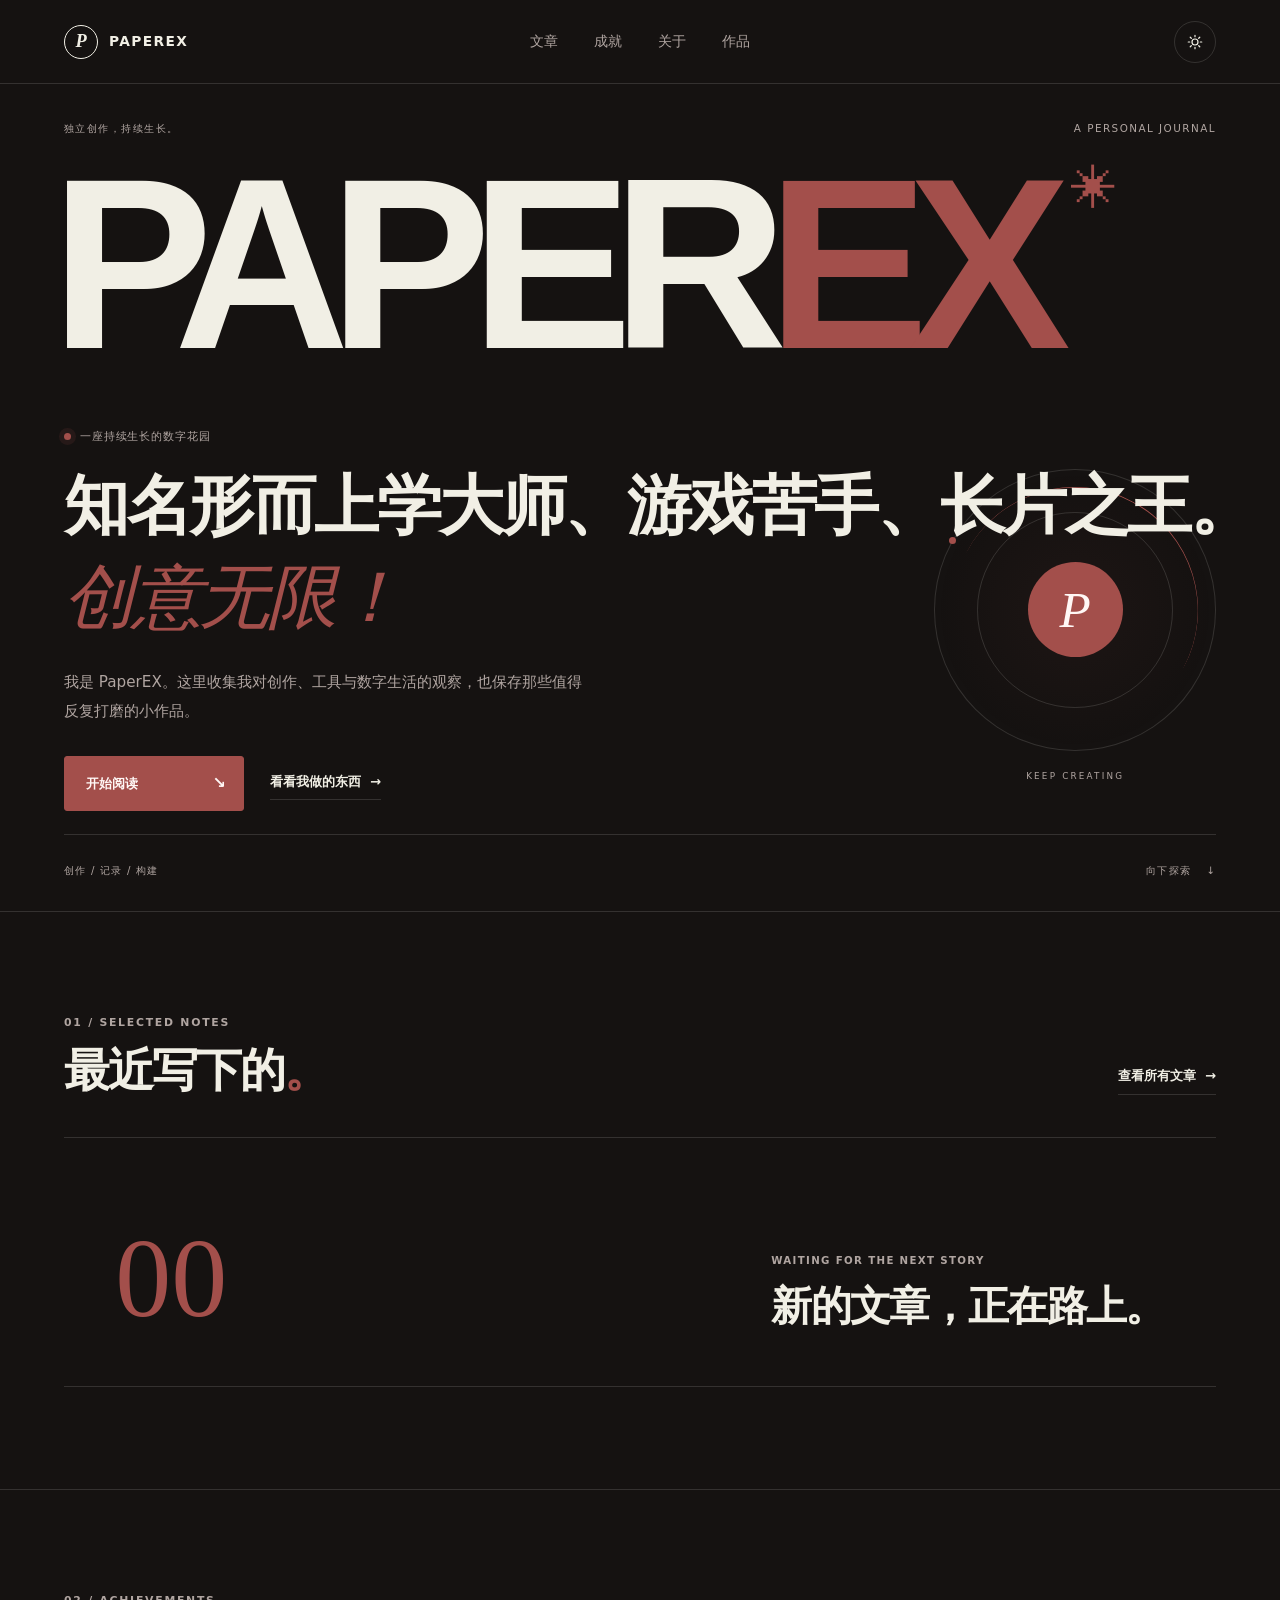
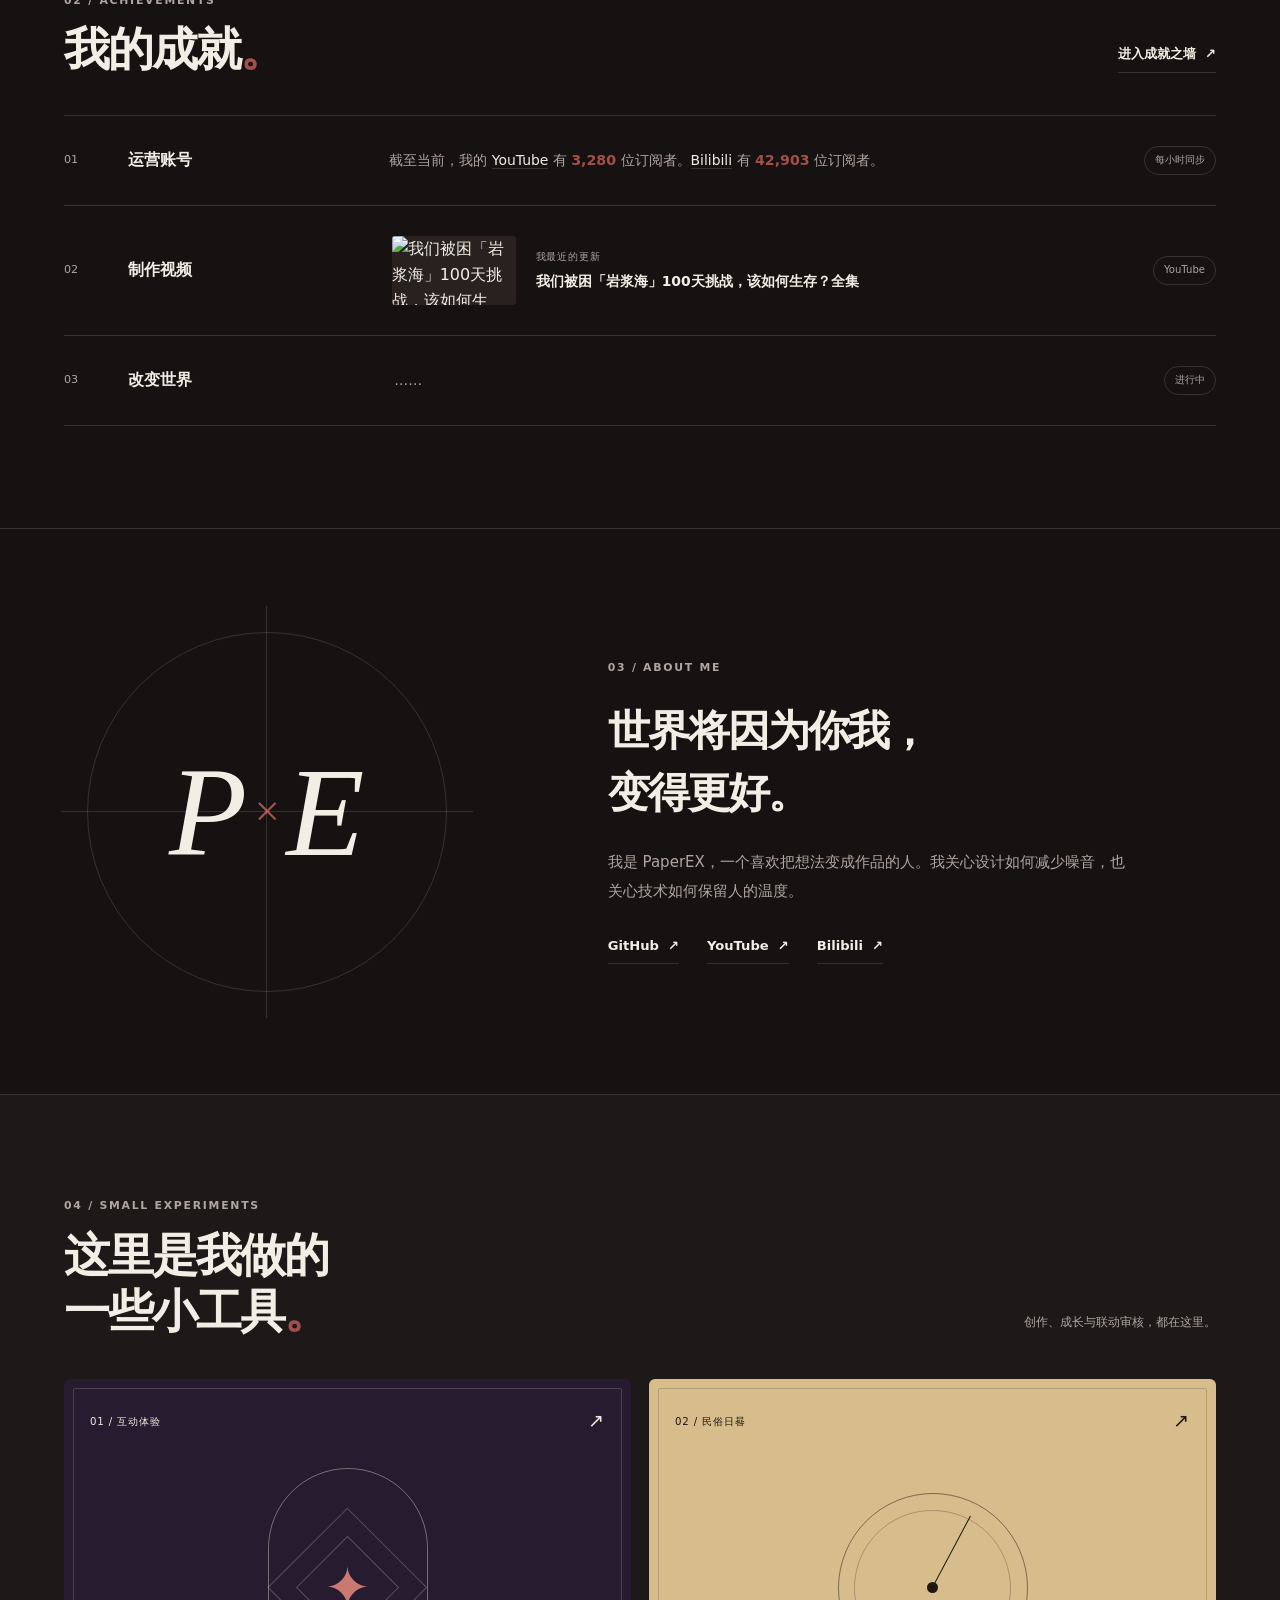
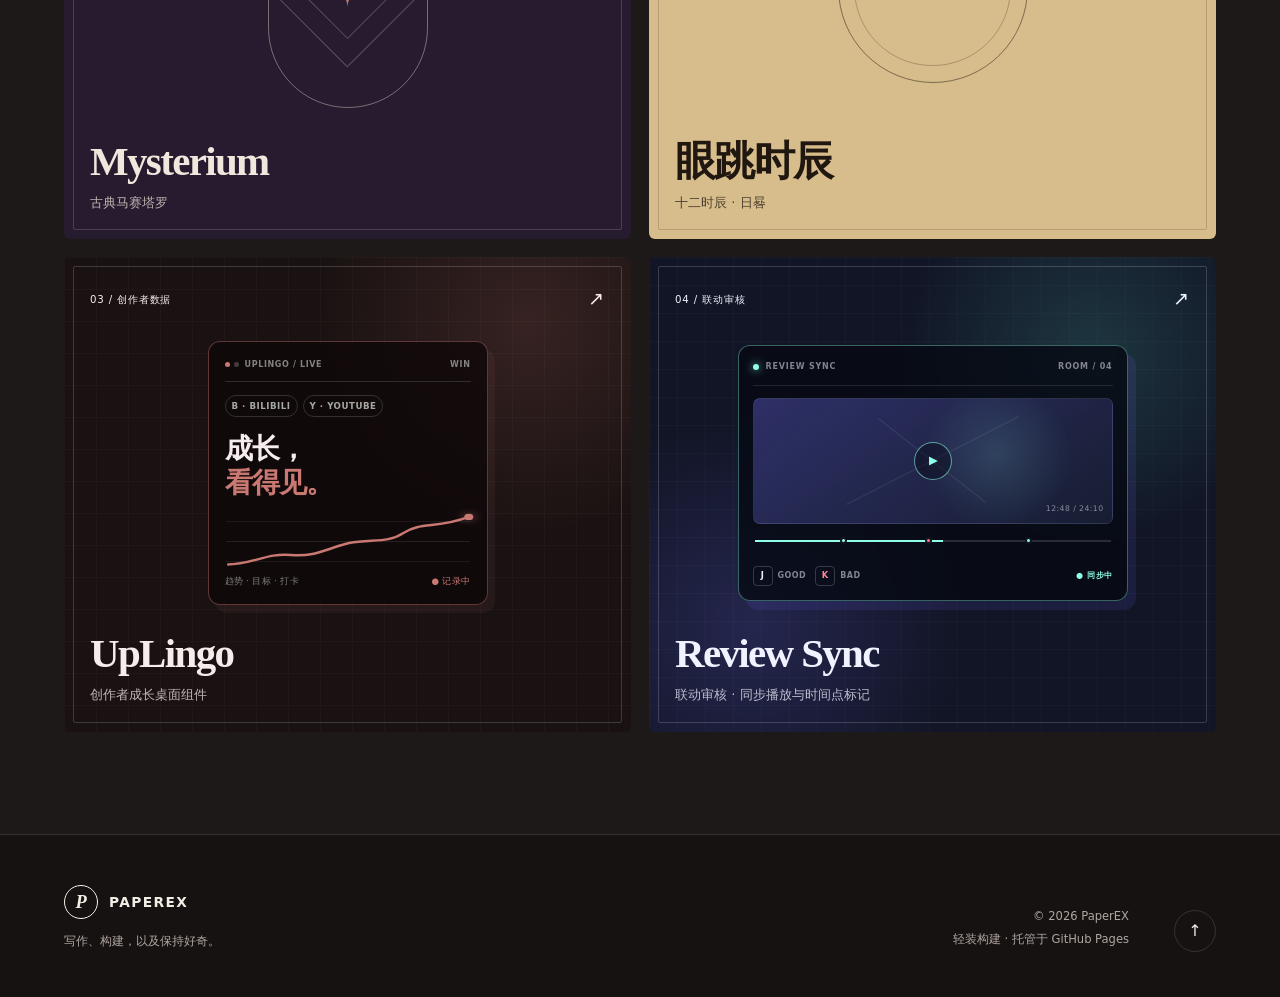
==== commit 1925b926: "Update homepage slogans" ====
--- a/index.html
+++ b/index.html
@@ -46,8 +46,8 @@
       <div class="hero-copy reveal">
         <p class="eyebrow"><span class="status-dot"></span> 一座持续生长的数字花园</p>
         <h1 id="hero-title" data-typewriter aria-label="知名形而上学大师、游戏苦手、长片之王。创意无限！">
-          <span class="type-line" data-type-line="0" aria-hidden="true">知名形而上学大师、游戏苦手、</span><br>
-          <em class="type-line" data-type-line="1" aria-hidden="true">长片之王。创意无限！</em>
+          <span class="type-line" data-type-line="0" aria-hidden="true">知名形而上学大师、游戏苦手、长片之王。</span><br>
+          <em class="type-line" data-type-line="1" aria-hidden="true">创意无限！</em>
         </h1>
         <p class="hero-lede">我是 PaperEX。这里收集我对创作、工具与数字生活的观察，也保存那些值得反复打磨的小作品。</p>
         <div class="hero-actions">
--- a/styles.css
+++ b/styles.css
@@ -2,16 +2,16 @@
 
 :root {
   color-scheme: dark;
-  --bg: #11110f;
-  --surface: #181815;
-  --surface-2: #20201c;
+  --bg: #141110;
+  --surface: #1c1817;
+  --surface-2: #25201f;
   --text: #f1efe7;
   --muted: #aaa89f;
   --line: rgba(241, 239, 231, .14);
-  --accent: #d9ff43;
-  --accent-ink: #11110f;
+  --accent: #a34f4b;
+  --accent-ink: #fff7f5;
   --orange: #ff6b3d;
-  --header: rgba(17, 17, 15, .78);
+  --header: rgba(20, 17, 16, .78);
   --display: "Arial Narrow", "Roboto Condensed", "Microsoft YaHei UI", sans-serif;
   --sans: Inter, ui-sans-serif, system-ui, -apple-system, BlinkMacSystemFont, "Segoe UI", "Microsoft YaHei", sans-serif;
   --serif: Georgia, "Songti SC", "SimSun", serif;
@@ -26,7 +26,7 @@
   --text: #161613;
   --muted: #68675f;
   --line: rgba(22, 22, 19, .16);
-  --accent: #597000;
+  --accent: #a34f4b;
   --accent-ink: #f7f8ef;
   --orange: #d64a21;
   --header: rgba(242, 240, 232, .82);
@@ -101,7 +101,7 @@
 .post-card[hidden] { display: none; }
 .post-link { position: absolute; inset: 0; z-index: 3; }
 .post-featured { min-height: 560px; }
-.post-visual { position: relative; height: 235px; display: grid; place-items: center; margin: -28px -28px 28px; background: #d9ff43; color: #11110f; overflow: hidden; }
+.post-visual { position: relative; height: 235px; display: grid; place-items: center; margin: -28px -28px 28px; background: #a34f4b; color: #fff7f5; overflow: hidden; }
 .post-visual::before { content: ""; position: absolute; width: 220px; height: 220px; border: 1px solid rgba(17,17,15,.35); border-radius: 50%; }
 .post-visual::after { content: ""; position: absolute; width: 138px; height: 138px; border: 1px solid rgba(17,17,15,.35); border-radius: 50%; }
 .post-visual span { z-index: 1; font: 400 5.6rem/1 var(--serif); }
@@ -154,7 +154,7 @@
 .project-card:hover { transform: translateY(-5px); }
 .project-card.tarot { color: #efe9dd; background: #271b2f; }
 .project-card.sundial { color: #201710; background: #d7bd8b; }
-.project-card.uplingo { color: #edf4eb; background: radial-gradient(circle at 82% 14%, rgba(217,255,67,.16), transparent 34%), #111a15; }
+.project-card.uplingo { color: #f5eceb; background: radial-gradient(circle at 82% 14%, rgba(201,120,114,.16), transparent 34%), #1a1212; }
 .project-card.uplingo::before { content: ""; position: absolute; inset: 0; opacity: .055; background-image: linear-gradient(rgba(237,244,235,.5) 1px, transparent 1px), linear-gradient(90deg, rgba(237,244,235,.5) 1px, transparent 1px); background-size: 32px 32px; pointer-events: none; }
 .project-card.review-sync { color: #f0f3ff; background: radial-gradient(circle at 78% 20%, rgba(105,255,222,.14), transparent 33%), radial-gradient(circle at 18% 78%, rgba(121,111,255,.19), transparent 36%), #111525; }
 .project-card.review-sync::before { content: ""; position: absolute; inset: 0; opacity: .06; background-image: linear-gradient(rgba(240,243,255,.42) 1px, transparent 1px), linear-gradient(90deg, rgba(240,243,255,.42) 1px, transparent 1px); background-size: 28px 28px; pointer-events: none; }
@@ -167,26 +167,26 @@
 .project-symbol { position: relative; z-index: 1; display: grid; place-items: center; width: 190px; aspect-ratio: 2/3; margin: 10px auto; border: 1px solid rgba(239,233,221,.4); border-radius: 90px; }
 .project-symbol::before, .project-symbol::after { content: ""; position: absolute; width: 70%; aspect-ratio: 1; border: 1px solid rgba(239,233,221,.25); transform: rotate(45deg); }
 .project-symbol::after { width: 45%; }
-.project-symbol span { color: #d9ff43; font-size: 3.5rem; }
+.project-symbol span { color: #c97872; font-size: 3.5rem; }
 .project-symbol.dial { width: 210px; aspect-ratio: 1; border-radius: 50%; border-color: rgba(32,23,16,.5); }
 .project-symbol.dial::before { width: 82%; border-color: rgba(32,23,16,.25); border-radius: 50%; transform: none; }
 .project-symbol.dial::after { width: 1px; height: 43%; background: #201710; border: 0; transform-origin: bottom; transform: translateY(-50%) rotate(28deg); }
 .project-symbol.dial span { width: 11px; height: 11px; border-radius: 50%; background: #201710; }
-.uplingo-widget { position: relative; z-index: 1; width: min(100%, 310px); margin: 18px auto 12px; padding: 16px; border: 1px solid rgba(217,255,67,.42); border-radius: 18px; background: rgba(6,12,8,.86); box-shadow: 11px 11px 0 rgba(217,255,67,.07); transform: rotate(-1.4deg); transition: transform .35s cubic-bezier(.2,.8,.2,1), box-shadow .35s; }
-.project-card:hover .uplingo-widget { box-shadow: 7px 9px 0 rgba(217,255,67,.12); transform: rotate(0) translateY(-3px); }
+.uplingo-widget { position: relative; z-index: 1; width: min(100%, 310px); margin: 18px auto 12px; padding: 16px; border: 1px solid rgba(201,120,114,.42); border-radius: 18px; background: rgba(16,9,10,.86); box-shadow: 11px 11px 0 rgba(201,120,114,.07); transform: rotate(-1.4deg); transition: transform .35s cubic-bezier(.2,.8,.2,1), box-shadow .35s; }
+.project-card:hover .uplingo-widget { box-shadow: 7px 9px 0 rgba(201,120,114,.12); transform: rotate(0) translateY(-3px); }
 .uplingo-widget-bar { display: flex; justify-content: space-between; align-items: center; padding-bottom: 10px; border-bottom: 1px solid rgba(237,244,235,.14); color: rgba(237,244,235,.52); font-size: .52rem; font-weight: 750; letter-spacing: .13em; }
-.uplingo-widget-bar::before { content: ""; width: 5px; height: 5px; margin-right: 18px; border-radius: 50%; background: #d9ff43; box-shadow: 9px 0 0 rgba(237,244,235,.22); }
+.uplingo-widget-bar::before { content: ""; width: 5px; height: 5px; margin-right: 18px; border-radius: 50%; background: #c97872; box-shadow: 9px 0 0 rgba(245,236,235,.22); }
 .uplingo-widget-bar span:first-child { margin-right: auto; }
 .uplingo-platforms { display: flex; flex-wrap: wrap; gap: 5px; margin-top: 13px; }
 .uplingo-platforms span { padding: 3px 6px; border: 1px solid rgba(237,244,235,.16); border-radius: 999px; color: rgba(237,244,235,.68); font-size: .5rem; font-weight: 700; letter-spacing: .06em; }
 .uplingo-widget-title { display: block; margin-top: 15px; font: 760 clamp(1.55rem, 3vw, 2.15rem)/.88 var(--display); letter-spacing: -.055em; }
-.uplingo-widget-title em { color: #d9ff43; font-style: normal; }
+.uplingo-widget-title em { color: #c97872; font-style: normal; }
 .uplingo-chart { display: block; width: 100%; height: 74px; margin-top: 4px; overflow: visible; }
 .uplingo-chart-grid { fill: none; stroke: rgba(237,244,235,.1); stroke-width: 1; }
-.uplingo-chart-line { fill: none; stroke: #d9ff43; stroke-width: 2.5; vector-effect: non-scaling-stroke; }
-.uplingo-chart circle { fill: #d9ff43; filter: drop-shadow(0 0 5px rgba(217,255,67,.7)); }
+.uplingo-chart-line { fill: none; stroke: #c97872; stroke-width: 2.5; vector-effect: non-scaling-stroke; }
+.uplingo-chart circle { fill: #c97872; filter: drop-shadow(0 0 5px rgba(201,120,114,.7)); }
 .uplingo-widget-meta { display: flex; justify-content: space-between; gap: 8px; color: rgba(237,244,235,.5); font-size: .5rem; letter-spacing: .04em; white-space: nowrap; }
-.uplingo-widget-meta span:last-child { color: #d9ff43; }
+.uplingo-widget-meta span:last-child { color: #c97872; }
 .review-console { position: relative; z-index: 1; width: min(100%, 390px); margin: 12px auto; padding: 14px; border: 1px solid rgba(143,255,229,.36); border-radius: 12px; background: rgba(7,10,20,.82); box-shadow: 8px 9px 0 rgba(108,99,255,.12); transition: transform .35s cubic-bezier(.2,.8,.2,1), box-shadow .35s; }
 .project-card:hover .review-console { transform: translateY(-3px); box-shadow: 6px 7px 0 rgba(108,99,255,.2); }
 .review-console-bar, .review-actions { display: flex; align-items: center; justify-content: space-between; color: rgba(240,243,255,.52); font-size: .5rem; font-weight: 750; letter-spacing: .1em; }
@@ -278,8 +278,9 @@
 .achievement-board-heading h2 { margin: 0; font: 740 clamp(3rem, 6vw, 5.4rem)/.9 var(--display); letter-spacing: -.065em; }
 .achievement-grid { display: grid; grid-template-columns: repeat(12, 1fr); gap: 12px; }
 .achievement-plaque { position: relative; min-height: 520px; padding: 34px; display: flex; flex-direction: column; justify-content: space-between; overflow: hidden; background: var(--surface); }
-.achievement-growth, .achievement-future { grid-column: span 7; }
-.achievement-video-plaque, .achievement-open-source { grid-column: span 5; }
+.achievement-growth { grid-column: span 7; }
+.achievement-video-plaque { grid-column: span 5; }
+.achievement-viral, .achievement-open-source, .achievement-future { grid-column: span 4; }
 .achievement-a-class { grid-column: 1 / -1; min-height: 540px; padding: 0; display: grid; grid-template-columns: minmax(0, 1.35fr) minmax(330px, .65fr); color: #f5efea; background: #190b0b; }
 .achievement-growth { color: var(--accent-ink); background: var(--accent); }
 .achievement-open-source { color: #efe9dd; background: #271b2f; }
@@ -318,9 +319,27 @@
 .achievement-a-copy strong { display: block; margin-top: 22px; font: 650 1rem/1.45 var(--serif); }
 .achievement-a-copy p:last-child { margin: 15px 0 0; color: rgba(245,239,234,.58); font-size: .8rem; line-height: 1.75; }
 .achievement-a-class .achievement-plaque-index { z-index: 3; color: #f5efea; }
+.achievement-plaque.achievement-viral { min-height: 560px; padding: 0; align-self: start; color: #f7eeee; background: radial-gradient(circle at 100% 40%, rgba(201,120,114,.08), transparent 32%), #1a1011; border-color: rgba(201,120,114,.22); border-radius: 18px; box-shadow: 0 22px 65px rgba(0,0,0,.2); }
+.achievement-viral-media { position: relative; z-index: 2; display: block; min-height: 190px; overflow: hidden; background: #160c0d; }
+.achievement-viral-media::after { content: ""; position: absolute; inset: 25% 0 0; background: linear-gradient(transparent, rgba(19,8,9,.78)); }
+.achievement-viral-media img { display: block; width: 100%; height: 190px; object-fit: cover; object-position: center 46%; transition: transform .45s cubic-bezier(.2,.8,.2,1), filter .45s; }
+.achievement-viral-media:hover img { filter: brightness(1.08); transform: scale(1.035); }
+.achievement-viral-badge { position: absolute; z-index: 3; right: 18px; bottom: 16px; width: 72px; height: 72px; display: grid; place-content: center; border-radius: 50%; color: #281110; text-align: center; background: #c97872; box-shadow: 0 0 0 7px rgba(201,120,114,.13); transform: rotate(7deg); transition: transform .3s; }
+.achievement-viral-media:hover .achievement-viral-badge { transform: rotate(0) scale(1.04); }
+.achievement-viral-badge strong { font: 760 1.25rem/.95 var(--display); letter-spacing: -.05em; }
+.achievement-viral-badge small { margin-top: 3px; font-size: .45rem; font-weight: 800; letter-spacing: .14em; }
+.achievement-viral-copy { position: relative; z-index: 2; flex: 1; padding: 25px 27px 29px; display: flex; flex-direction: column; justify-content: space-between; gap: 26px; }
+.achievement-viral-copy .achievement-state { color: rgba(244,245,236,.72); }
+.achievement-viral-copy .achievement-a-period { margin-bottom: 11px; color: rgba(244,245,236,.48); }
+.achievement-viral-copy h3 { margin: 0; font: 720 clamp(1.75rem, 2.5vw, 2.65rem)/1.08 var(--display); letter-spacing: -.05em; }
+.achievement-viral-copy h3 em { display: block; margin-top: 7px; color: #c97872; font: 400 .88em/1.05 var(--serif); }
+.achievement-viral-copy p:not(.achievement-a-period) { margin: 17px 0 0; color: rgba(244,245,236,.64); font-size: .78rem; line-height: 1.75; }
+.achievement-viral-link { display: inline-flex; align-items: center; gap: 8px; margin-top: 20px; padding-bottom: 3px; border-bottom: 1px solid rgba(201,120,114,.45); color: #c97872; font-size: .7rem; font-weight: 700; letter-spacing: .06em; transition: gap .2s, border-color .2s; }
+.achievement-viral-link:hover { gap: 12px; border-color: #c97872; }
+.achievement-viral .achievement-plaque-index { z-index: 3; color: #f4f5ec; }
 .achievement-project-list { position: relative; z-index: 2; margin-top: 28px; border-top: 1px solid rgba(239,233,221,.2); }
 .achievement-project-list a { display: grid; grid-template-columns: 32px 1fr auto; gap: 10px; align-items: center; padding: 13px 0; border-bottom: 1px solid rgba(239,233,221,.2); transition: padding .2s, color .2s; }
-.achievement-project-list a:hover { color: #d9ff43; padding-left: 8px; }
+.achievement-project-list a:hover { color: #c97872; padding-left: 8px; }
 .achievement-project-list span { opacity: .45; font-size: .6rem; }
 .achievement-project-list strong { font-size: .82rem; }
 .achievement-project-list em { font-style: normal; }
@@ -366,7 +385,7 @@
   .achievement-page { padding-top: 60px; }
   .achievement-hero { grid-template-columns: 1fr; gap: 38px; }
   .achievement-hero-copy { justify-self: start; }
-  .achievement-growth, .achievement-future, .achievement-video-plaque, .achievement-open-source { grid-column: 1 / -1; }
+  .achievement-growth, .achievement-future, .achievement-video-plaque, .achievement-open-source, .achievement-viral { grid-column: 1 / -1; }
   .achievement-a-class { grid-template-columns: 1fr; }
   .achievement-a-media { width: 100%; height: min(52vw, 420px); min-height: 0; aspect-ratio: auto; }
   .achievement-a-copy { min-height: 420px; }
@@ -458,14 +477,14 @@
 
 /* Shared editorial layout: a single scale for the journal and its subpages. */
 :root {
-  --bg: #131411;
-  --surface: #1b1d18;
-  --surface-2: #23261f;
+  --bg: #151211;
+  --surface: #1d1918;
+  --surface-2: #282120;
   --text: #f1efe5;
-  --muted: #adafa2;
+  --muted: #b0a5a1;
   --line: rgba(241,239,229,.14);
-  --accent: #d2ee88;
-  --header: rgba(19,20,17,.94);
+  --accent: #a34f4b;
+  --header: rgba(21,18,17,.94);
   --display: "Microsoft YaHei UI", "PingFang SC", system-ui, sans-serif;
   --max: 1360px;
   --gutter: clamp(24px, 5vw, 100px);
@@ -474,11 +493,11 @@
 [data-theme="light"] {
   --bg: #f4f2e9;
   --surface: #ebe9df;
-  --surface-2: #e1e3d6;
-  --text: #20241c;
-  --muted: #606656;
-  --line: rgba(32,36,28,.16);
-  --accent: #526f28;
+  --surface-2: #e5d9d7;
+  --text: #2a201f;
+  --muted: #6d5b58;
+  --line: rgba(42,32,31,.16);
+  --accent: #a34f4b;
   --header: rgba(244,242,233,.94);
 }
 html { overflow-x: clip; scroll-padding-top: 100px; }
@@ -509,6 +528,7 @@
 .hero h1 { --hero-title-size: clamp(2.8rem, 5.5vw, 5rem); width: 100%; max-width: none; height: calc(var(--hero-fitted-size, var(--hero-title-size)) * 2.5); font: 720 var(--hero-fitted-size, var(--hero-title-size))/1.2 var(--display); letter-spacing: -.035em; text-transform: none; }
 .type-line { line-height: 1.2; }
 .type-line[data-type-line="1"] { top: calc(var(--hero-fitted-size, var(--hero-title-size)) * 1.25); }
+.type-line.is-wrapped { width: 100%; max-width: 100%; white-space: normal; line-height: 1.14; }
 html:not(.js-enabled) .hero h1 { height: auto; }
 html:not(.js-enabled) .type-line { position: static; width: auto; white-space: normal; overflow-wrap: anywhere; }
 html:not(.js-enabled) .hero h1 > br { display: none; }
@@ -534,7 +554,7 @@
 .post-grid { grid-template-columns: 1.2fr 1fr 1fr; gap: 18px; align-items: stretch; }
 .post-card, .post-featured { min-height: 440px; padding: 28px; border: 1px solid var(--line); border-radius: 6px; }
 .post-card:hover { transform: translateY(-4px); }
-.post-visual { flex: 0 0 185px; height: 185px; margin: -28px -28px 30px; background: #d2ee88; }
+.post-visual { flex: 0 0 185px; height: 185px; margin: -28px -28px 30px; background: #a34f4b; }
 .post-visual span { font-size: 4.8rem; }
 .post-visual::before { width: 172px; height: 172px; }
 .post-visual::after { width: 110px; height: 110px; }
@@ -574,7 +594,7 @@
 .project-card p { font-size: .82rem; opacity: .75; }
 .project-symbol { width: min(160px, 75%); margin: 0 auto; }
 .project-symbol.dial { width: min(190px, 80%); }
-.uplingo-widget { width: min(100%, 280px); padding: 16px; margin: 4px auto; border-radius: 12px; transform: none; box-shadow: 7px 8px 0 rgba(217,255,67,.07); }
+.uplingo-widget { width: min(100%, 280px); padding: 16px; margin: 4px auto; border-radius: 12px; transform: none; box-shadow: 7px 8px 0 rgba(201,120,114,.07); }
 .uplingo-widget-title { font-size: clamp(1.25rem, 2.2vw, 1.9rem); line-height: 1.18; letter-spacing: -.03em; }
 .uplingo-widget-bar { font-size: .5rem; letter-spacing: .08em; }
 .uplingo-platforms span, .uplingo-widget-meta { font-size: .54rem; }
@@ -619,8 +639,8 @@
 .achievement-grid { gap: 18px; }
 .achievement-plaque { min-width: 0; padding: 32px; min-height: 440px; gap: 34px; border: 1px solid var(--line); border-radius: 6px; }
 .achievement-plaque::after { display: none; }
-.achievement-growth { background: #d2ee88; color: #182110; }
-.achievement-orbit span { background: #d2ee88; }
+.achievement-growth { background: #a34f4b; color: #fff7f5; }
+.achievement-orbit span { background: #a34f4b; }
 .achievement-plaque-index { top: 17px; right: 24px; font: 400 6rem/1 var(--serif); opacity: .1; pointer-events: none; }
 .achievement-state { font-size: .68rem; opacity: .8; }
 .achievement-plaque-copy > p:first-child { font-size: .64rem; margin-bottom: 12px; opacity: .7; }
@@ -701,6 +721,7 @@
   .review-player { min-height: 112px; }
   .playground-intro { grid-template-columns: 1fr; }
   .achievement-growth, .achievement-video-plaque, .achievement-open-source, .achievement-future { grid-column: span 6; }
+  .achievement-viral { grid-column: span 5; width: 100%; max-width: 360px; justify-self: start; }
   .achievement-plaque { padding: 25px; min-height: 450px; gap: 30px; }
   .achievement-plaque-copy h3 { font-size: clamp(1.6rem, 3.8vw, 2.6rem); }
   .achievement-video { grid-template-columns: 1fr; }
@@ -711,6 +732,7 @@
   .achievement-a-media { width: 100%; min-height: 0; height: auto; aspect-ratio: 16 / 9; }
   .achievement-a-copy { min-height: 0; padding: 30px; gap: 30px; }
   .achievement-a-copy h3 br { display: none; }
+  .achievement-viral { min-height: 550px; }
   .archive-page, .achievement-page { padding-top: 48px; }
 }
 @media (max-width: 600px) {
@@ -796,6 +818,7 @@
   .achievement-board-heading h2 { font-size: 1.8rem; }
   .achievement-grid { gap: 16px; }
   .achievement-growth, .achievement-video-plaque, .achievement-open-source, .achievement-future { grid-column: 1 / -1; }
+  .achievement-viral { grid-column: 1 / -1; width: calc(100% - 40px); max-width: 330px; justify-self: center; }
   .achievement-plaque { min-height: 390px; padding: 26px; gap: 28px; }
   .achievement-plaque-copy h3 { font-size: 2.3rem; line-height: 1.3; }
   .achievement-plaque-index { font-size: 5rem; }
@@ -808,6 +831,12 @@
   .achievement-a-copy h3 br { display: block; }
   .achievement-a-copy strong { font-size: 1rem; }
   .achievement-a-media > span { left: 18px; bottom: 18px; font-size: .69rem; }
+  .achievement-viral { min-height: 0; }
+  .achievement-viral-media, .achievement-viral-media img { height: 175px; min-height: 175px; }
+  .achievement-viral-copy { padding: 23px 24px 27px; }
+  .achievement-viral-copy h3 { font-size: 2rem; }
+  .achievement-viral-copy p:not(.achievement-a-period) { font-size: .76rem; }
+  .achievement-viral-badge { right: 15px; bottom: 14px; width: 64px; height: 64px; }
   .achievement-future-mark { top: 35%; width: 170px; left: 40%; }
 }
 @media (prefers-reduced-motion: reduce) {
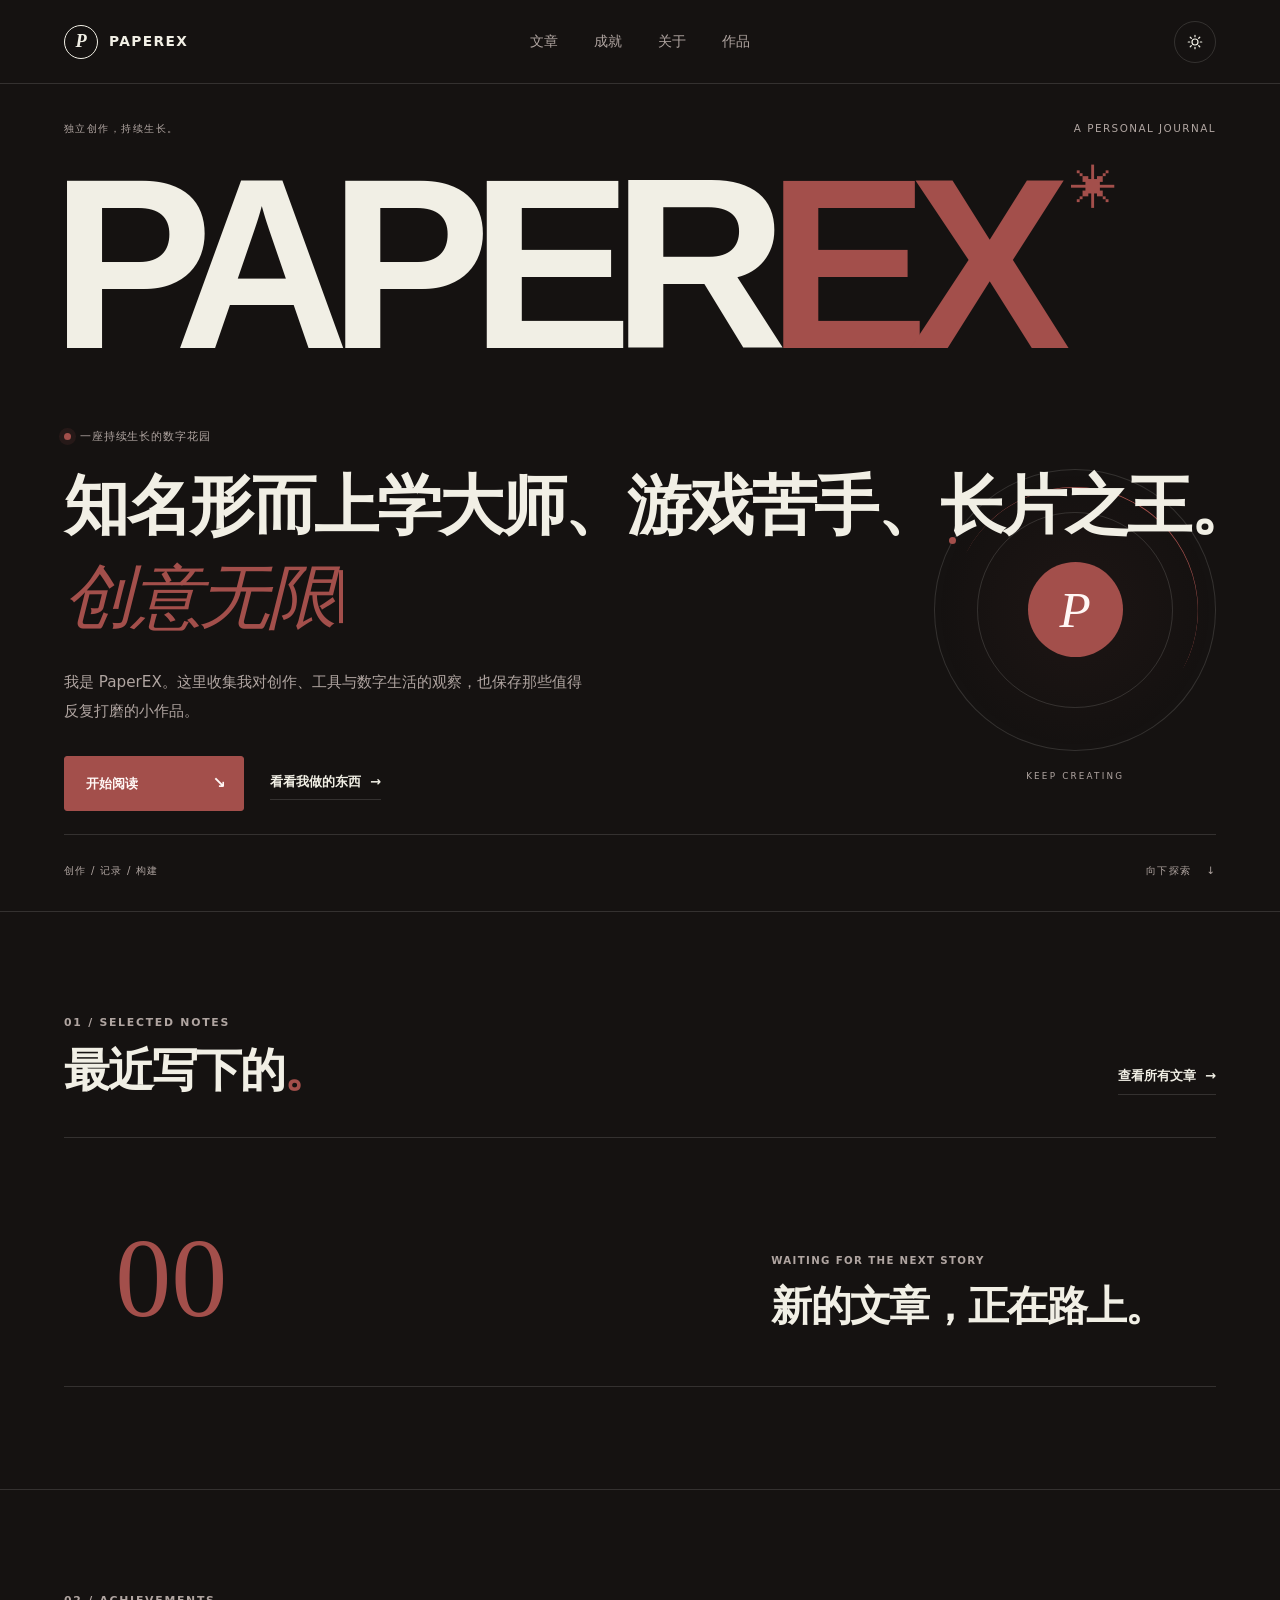
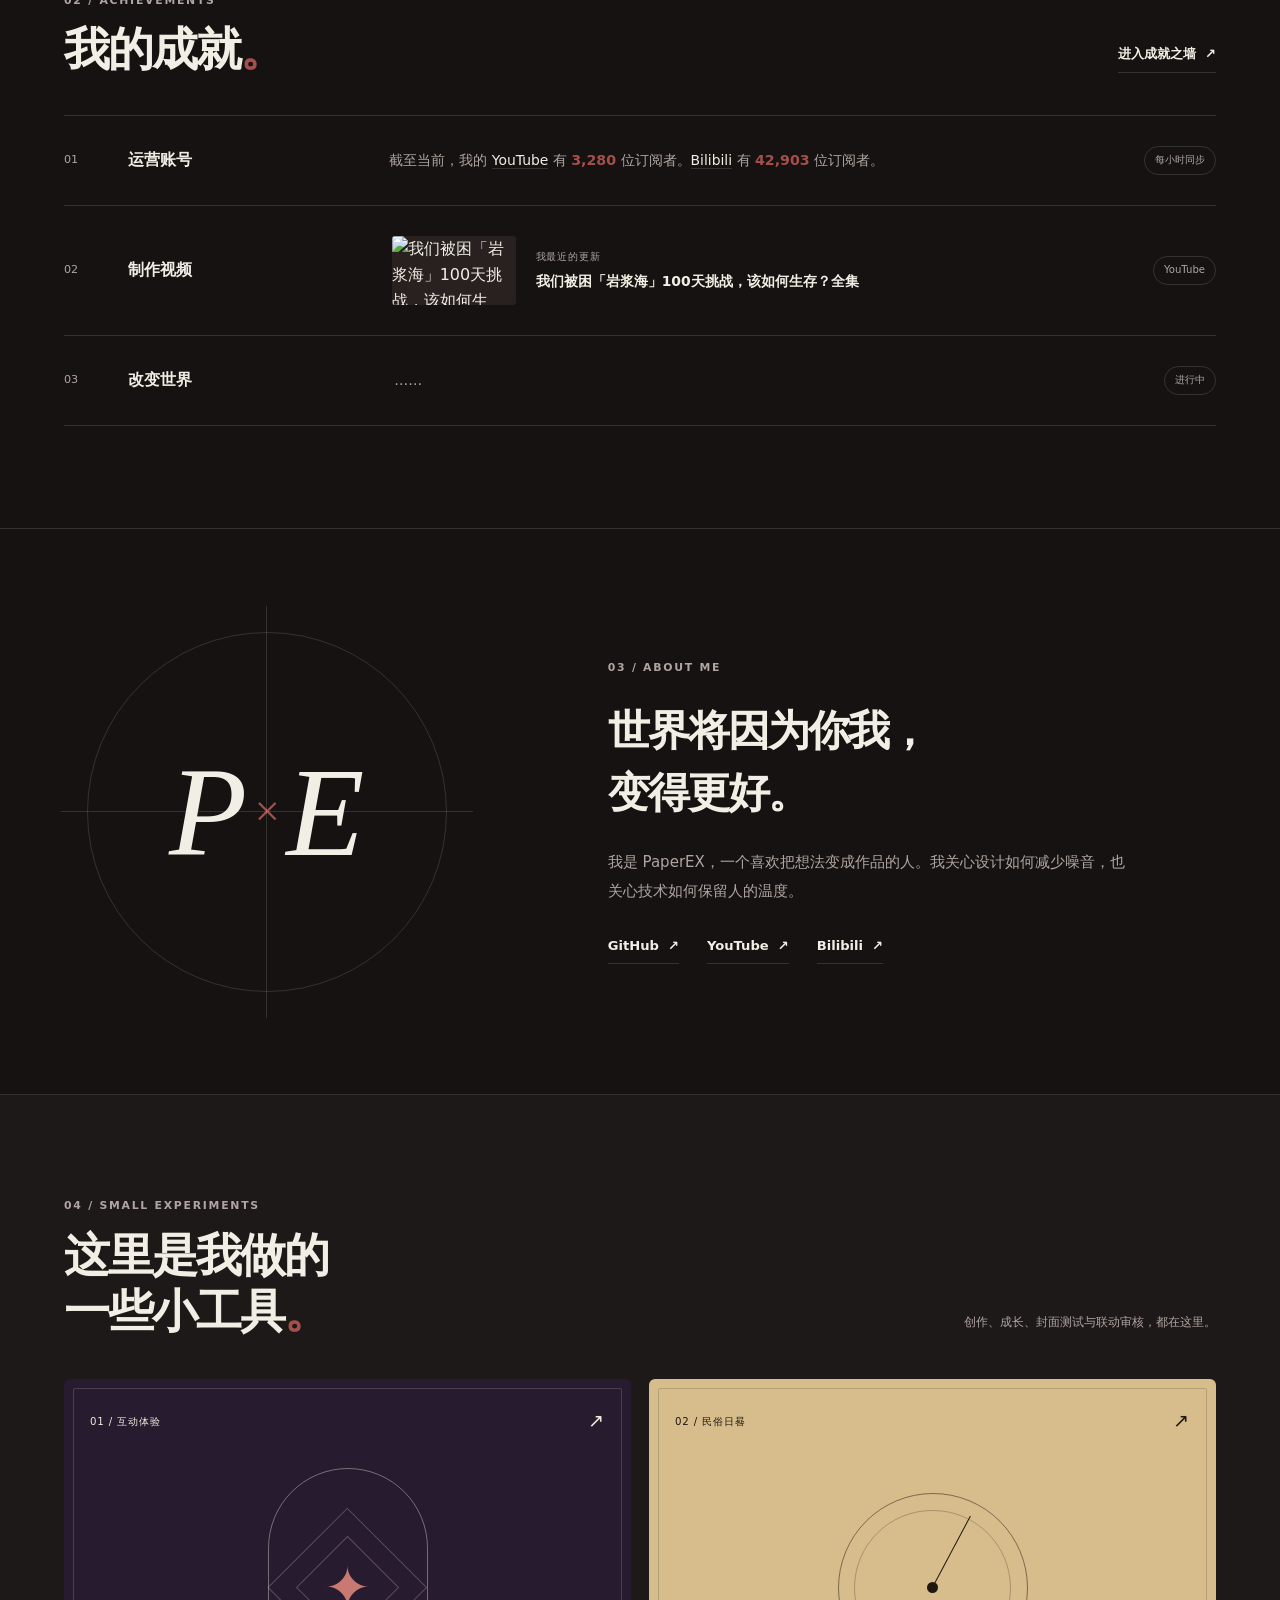
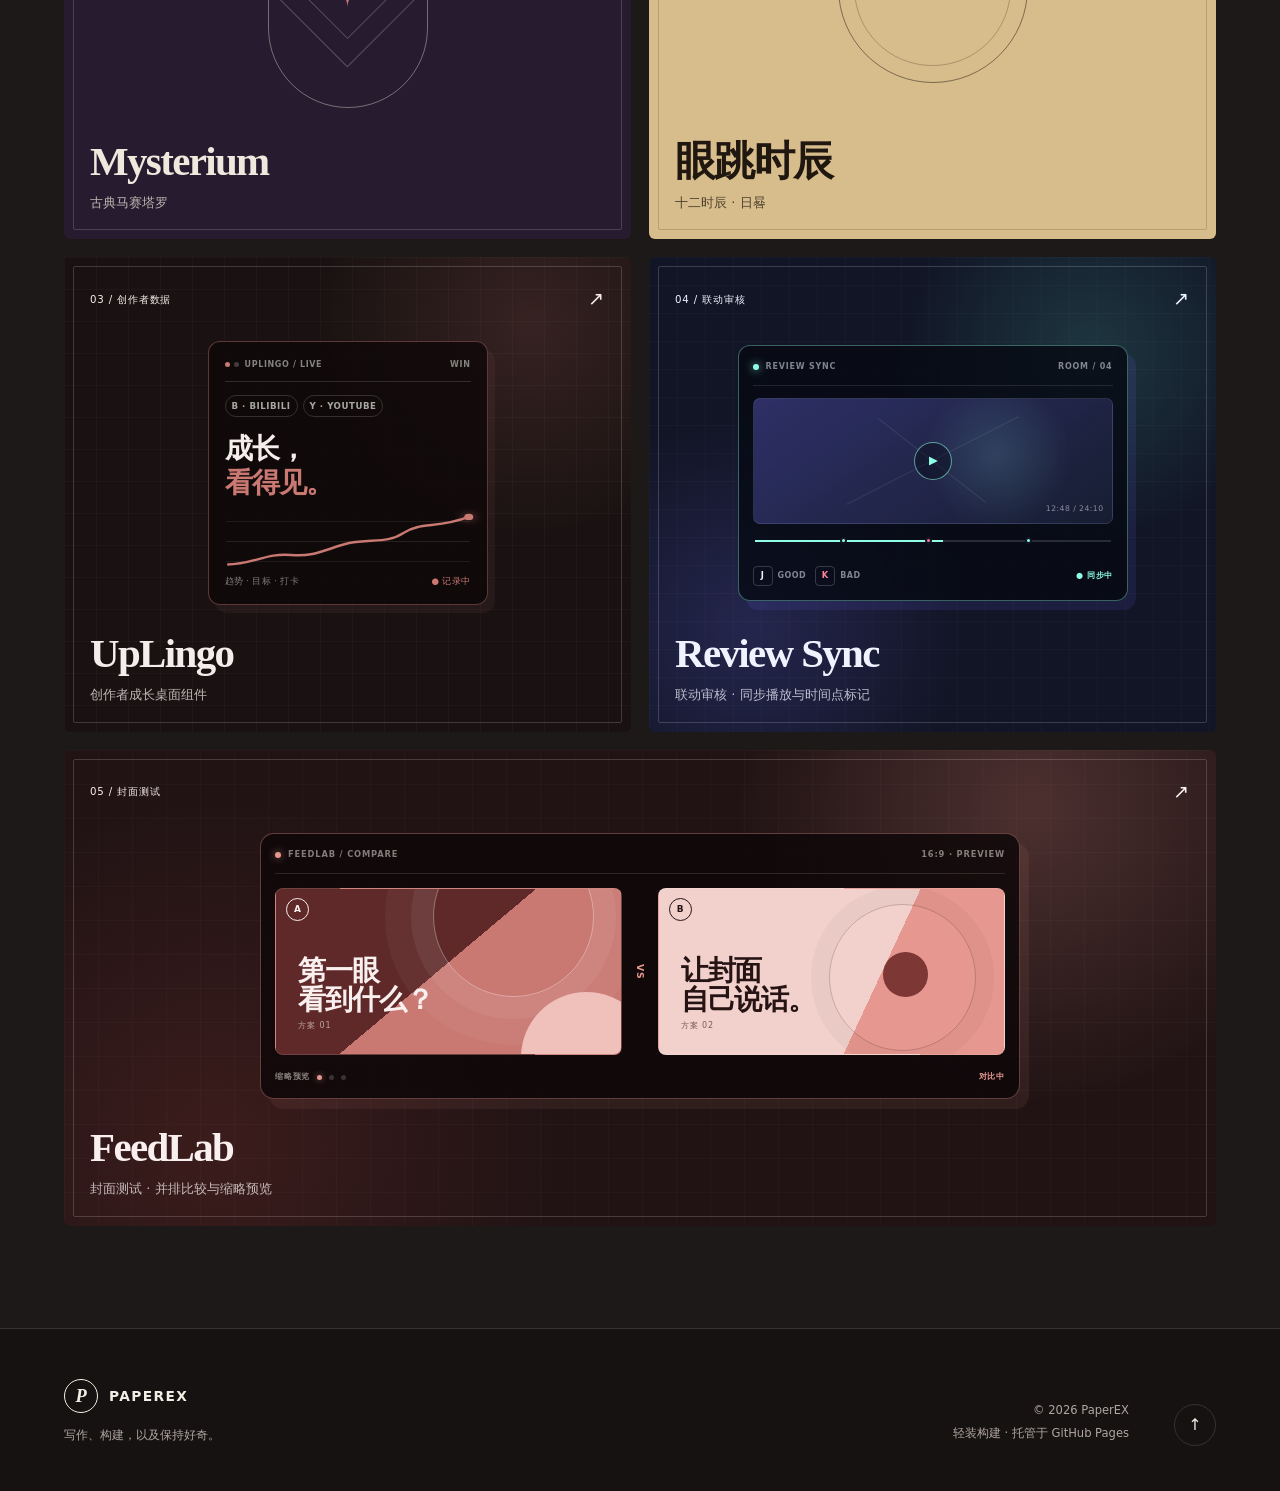
==== commit f3b3712a: "Add FeedLab to project showcase" ====
--- a/index.html
+++ b/index.html
@@ -117,7 +117,7 @@
       <div class="playground-intro reveal">
         <p class="kicker">04 / Small experiments</p>
         <h2 id="playground-title">这里是我做的<span class="title-break">一些小工具<span class="section-period">。</span></span></h2>
-        <p>创作、成长与联动审核，都在这里。</p>
+        <p>创作、成长、封面测试与联动审核，都在这里。</p>
       </div>
       <div class="project-links">
         <a class="project-card tarot reveal" href="https://old-paper.github.io/mysterium-tarot/" target="_blank" rel="noreferrer">
@@ -170,6 +170,30 @@
           </div>
           <div><h3>Review Sync</h3><p>联动审核 · 同步播放与时间点标记</p></div>
         </a>
+        <a class="project-card feedlab reveal" href="https://old-paper.github.io/feedlab/" target="_blank" rel="noreferrer">
+          <span class="project-top"><span>05 / 封面测试</span><span aria-hidden="true">↗</span></span>
+          <div class="feedlab-board" aria-hidden="true">
+            <div class="feedlab-bar">
+              <span><i></i> FEEDLAB / COMPARE</span>
+              <span>16:9 · PREVIEW</span>
+            </div>
+            <div class="feedlab-compare">
+              <div class="feedlab-cover feedlab-cover-a">
+                <span class="feedlab-label">A</span>
+                <strong>第一眼<br>看到什么？</strong>
+                <small>方案 01</small>
+              </div>
+              <span class="feedlab-versus">VS</span>
+              <div class="feedlab-cover feedlab-cover-b">
+                <span class="feedlab-label">B</span>
+                <strong>让封面<br>自己说话。</strong>
+                <small>方案 02</small>
+              </div>
+            </div>
+            <div class="feedlab-scale"><span>缩略预览</span><i></i><i></i><i></i><em>对比中</em></div>
+          </div>
+          <div><h3>FeedLab</h3><p>封面测试 · 并排比较与缩略预览</p></div>
+        </a>
       </div>
     </section>
   </main>
--- a/styles.css
+++ b/styles.css
@@ -158,6 +158,8 @@
 .project-card.uplingo::before { content: ""; position: absolute; inset: 0; opacity: .055; background-image: linear-gradient(rgba(237,244,235,.5) 1px, transparent 1px), linear-gradient(90deg, rgba(237,244,235,.5) 1px, transparent 1px); background-size: 32px 32px; pointer-events: none; }
 .project-card.review-sync { color: #f0f3ff; background: radial-gradient(circle at 78% 20%, rgba(105,255,222,.14), transparent 33%), radial-gradient(circle at 18% 78%, rgba(121,111,255,.19), transparent 36%), #111525; }
 .project-card.review-sync::before { content: ""; position: absolute; inset: 0; opacity: .06; background-image: linear-gradient(rgba(240,243,255,.42) 1px, transparent 1px), linear-gradient(90deg, rgba(240,243,255,.42) 1px, transparent 1px); background-size: 28px 28px; pointer-events: none; }
+.project-card.feedlab { grid-column: 1 / -1; color: #f8efee; background: radial-gradient(circle at 84% 12%, rgba(230,151,143,.22), transparent 28%), radial-gradient(circle at 13% 83%, rgba(121,49,46,.3), transparent 32%), #211314; }
+.project-card.feedlab::before { content: ""; position: absolute; inset: 0; opacity: .055; background-image: linear-gradient(rgba(248,239,238,.45) 1px, transparent 1px), linear-gradient(90deg, rgba(248,239,238,.45) 1px, transparent 1px); background-size: 34px 34px; pointer-events: none; }
 .project-card::after { content: ""; position: absolute; inset: 10px; border: 1px solid currentColor; opacity: .18; pointer-events: none; }
 .project-top { display: flex; justify-content: space-between; font-size: .68rem; letter-spacing: .08em; text-transform: uppercase; }
 .project-top span:last-child { font-size: 1.2rem; transition: transform .25s; }
@@ -208,6 +210,29 @@
 .review-actions b { display: grid; place-items: center; min-width: 20px; height: 20px; border: 1px solid rgba(240,243,255,.19); border-radius: 4px; color: #f0f3ff; font-size: .52rem; }
 .review-actions span:nth-child(2) b { color: #ff8798; }
 .review-actions em { margin-left: auto; color: #8fffe5; font-style: normal; white-space: nowrap; }
+.feedlab-board { position: relative; z-index: 1; width: min(100%, 760px); margin: 2px auto; padding: 14px; border: 1px solid rgba(230,151,143,.38); border-radius: 14px; background: rgba(13,7,8,.82); box-shadow: 9px 10px 0 rgba(230,151,143,.08); transition: transform .35s cubic-bezier(.2,.8,.2,1), box-shadow .35s; }
+.project-card:hover .feedlab-board { transform: translateY(-3px); box-shadow: 6px 7px 0 rgba(230,151,143,.15); }
+.feedlab-bar, .feedlab-scale { display: flex; align-items: center; color: rgba(248,239,238,.5); font-size: .52rem; font-weight: 750; letter-spacing: .1em; }
+.feedlab-bar { justify-content: space-between; padding-bottom: 11px; border-bottom: 1px solid rgba(248,239,238,.12); }
+.feedlab-bar span:first-child { display: flex; align-items: center; gap: 7px; }
+.feedlab-bar i { width: 6px; height: 6px; border-radius: 50%; background: #e6978f; box-shadow: 0 0 9px rgba(230,151,143,.75); }
+.feedlab-compare { display: grid; grid-template-columns: minmax(0,1fr) auto minmax(0,1fr); gap: 13px; align-items: center; margin: 14px 0; }
+.feedlab-cover { position: relative; aspect-ratio: 16 / 7.7; min-height: 0; overflow: hidden; padding: clamp(12px,2vw,22px); display: flex; flex-direction: column; justify-content: flex-end; border: 1px solid rgba(248,239,238,.12); border-radius: 8px; isolation: isolate; }
+.feedlab-cover::before, .feedlab-cover::after { content: ""; position: absolute; z-index: -1; border-radius: 50%; }
+.feedlab-cover-a { background: linear-gradient(140deg, #5f2929 0 48%, #c97872 48% 100%); }
+.feedlab-cover-a::before { width: 46%; aspect-ratio: 1; top: -32%; right: 8%; border: 1px solid rgba(255,255,255,.36); box-shadow: 0 0 0 22px rgba(255,255,255,.06), 0 0 0 48px rgba(255,255,255,.04); }
+.feedlab-cover-a::after { width: 38%; aspect-ratio: 1; right: -9%; bottom: -42%; background: #f0c0ba; }
+.feedlab-cover-b { color: #261314; background: linear-gradient(115deg, #f2d1cc 0 62%, #e6978f 62% 100%); }
+.feedlab-cover-b::before { width: 42%; aspect-ratio: 1; top: 9%; right: 8%; border: 1px solid rgba(38,19,20,.22); box-shadow: 0 0 0 18px rgba(38,19,20,.035); }
+.feedlab-cover-b::after { width: 13%; aspect-ratio: 1; right: 22%; top: 38%; background: #7d3735; }
+.feedlab-cover strong { font: 760 clamp(.95rem,2.2vw,1.75rem)/1.02 var(--display); letter-spacing: -.04em; }
+.feedlab-cover small { margin-top: 5px; font-size: .5rem; letter-spacing: .12em; opacity: .62; }
+.feedlab-label { position: absolute; top: 9px; left: 10px; display: grid; place-items: center; width: 23px; height: 23px; border: 1px solid currentColor; border-radius: 50%; font-size: .56rem; font-weight: 800; }
+.feedlab-versus { color: #e6978f; font: 700 .58rem/1 var(--sans); letter-spacing: .08em; writing-mode: vertical-rl; }
+.feedlab-scale { gap: 7px; padding-top: 1px; }
+.feedlab-scale i { width: 5px; height: 5px; border-radius: 50%; background: rgba(248,239,238,.18); }
+.feedlab-scale i:first-of-type { background: #e6978f; box-shadow: 0 0 6px rgba(230,151,143,.65); }
+.feedlab-scale em { margin-left: auto; color: #e6978f; font-style: normal; }
 
 .site-footer { max-width: var(--max); min-height: 230px; margin: 0 auto; padding: 55px 0; display: grid; grid-template-columns: 1fr auto auto; align-items: end; gap: 70px; }
 .site-footer p { margin: 12px 0 0; color: var(--muted); font-size: .72rem; }
@@ -601,6 +626,7 @@
 .uplingo-widget-bar::before { margin-right: 15px; }
 .uplingo-chart { height: 65px; margin-top: 10px; }
 .review-console { width: min(100%, 390px); margin: 4px auto; }
+.feedlab-board { width: min(100%, 760px); margin: 4px auto; }
 .site-footer { min-height: 0; padding-top: 50px; padding-bottom: 45px; gap: 45px; border-top: 1px solid var(--line); }
 .site-footer p { line-height: 1.8; }
 .back-top { width: 42px; height: 42px; }
@@ -785,6 +811,15 @@
   .project-symbol.dial { width: 185px; }
   .uplingo-widget { width: min(95%, 280px); margin: 8px auto; }
   .review-console { width: min(95%, 320px); margin: 8px auto; }
+  .project-card.feedlab { grid-column: auto; }
+  .feedlab-board { width: min(100%, 420px); margin: 8px auto; padding: 11px; }
+  .feedlab-bar span:last-child { display: none; }
+  .feedlab-compare { gap: 7px; margin: 11px 0; }
+  .feedlab-cover { aspect-ratio: 4 / 3; padding: 10px; border-radius: 6px; }
+  .feedlab-cover strong { font-size: clamp(.72rem,4vw,1rem); }
+  .feedlab-cover small { display: none; }
+  .feedlab-label { top: 7px; left: 7px; width: 19px; height: 19px; font-size: .48rem; }
+  .feedlab-versus { font-size: .48rem; }
   .site-footer { grid-template-columns: 1fr auto; gap: 25px; padding-top: 36px; padding-bottom: 30px; }
   .footer-meta { grid-column: 1 / -1; grid-row: 2; text-align: left; }
   .archive-header { grid-template-columns: 1fr auto; }
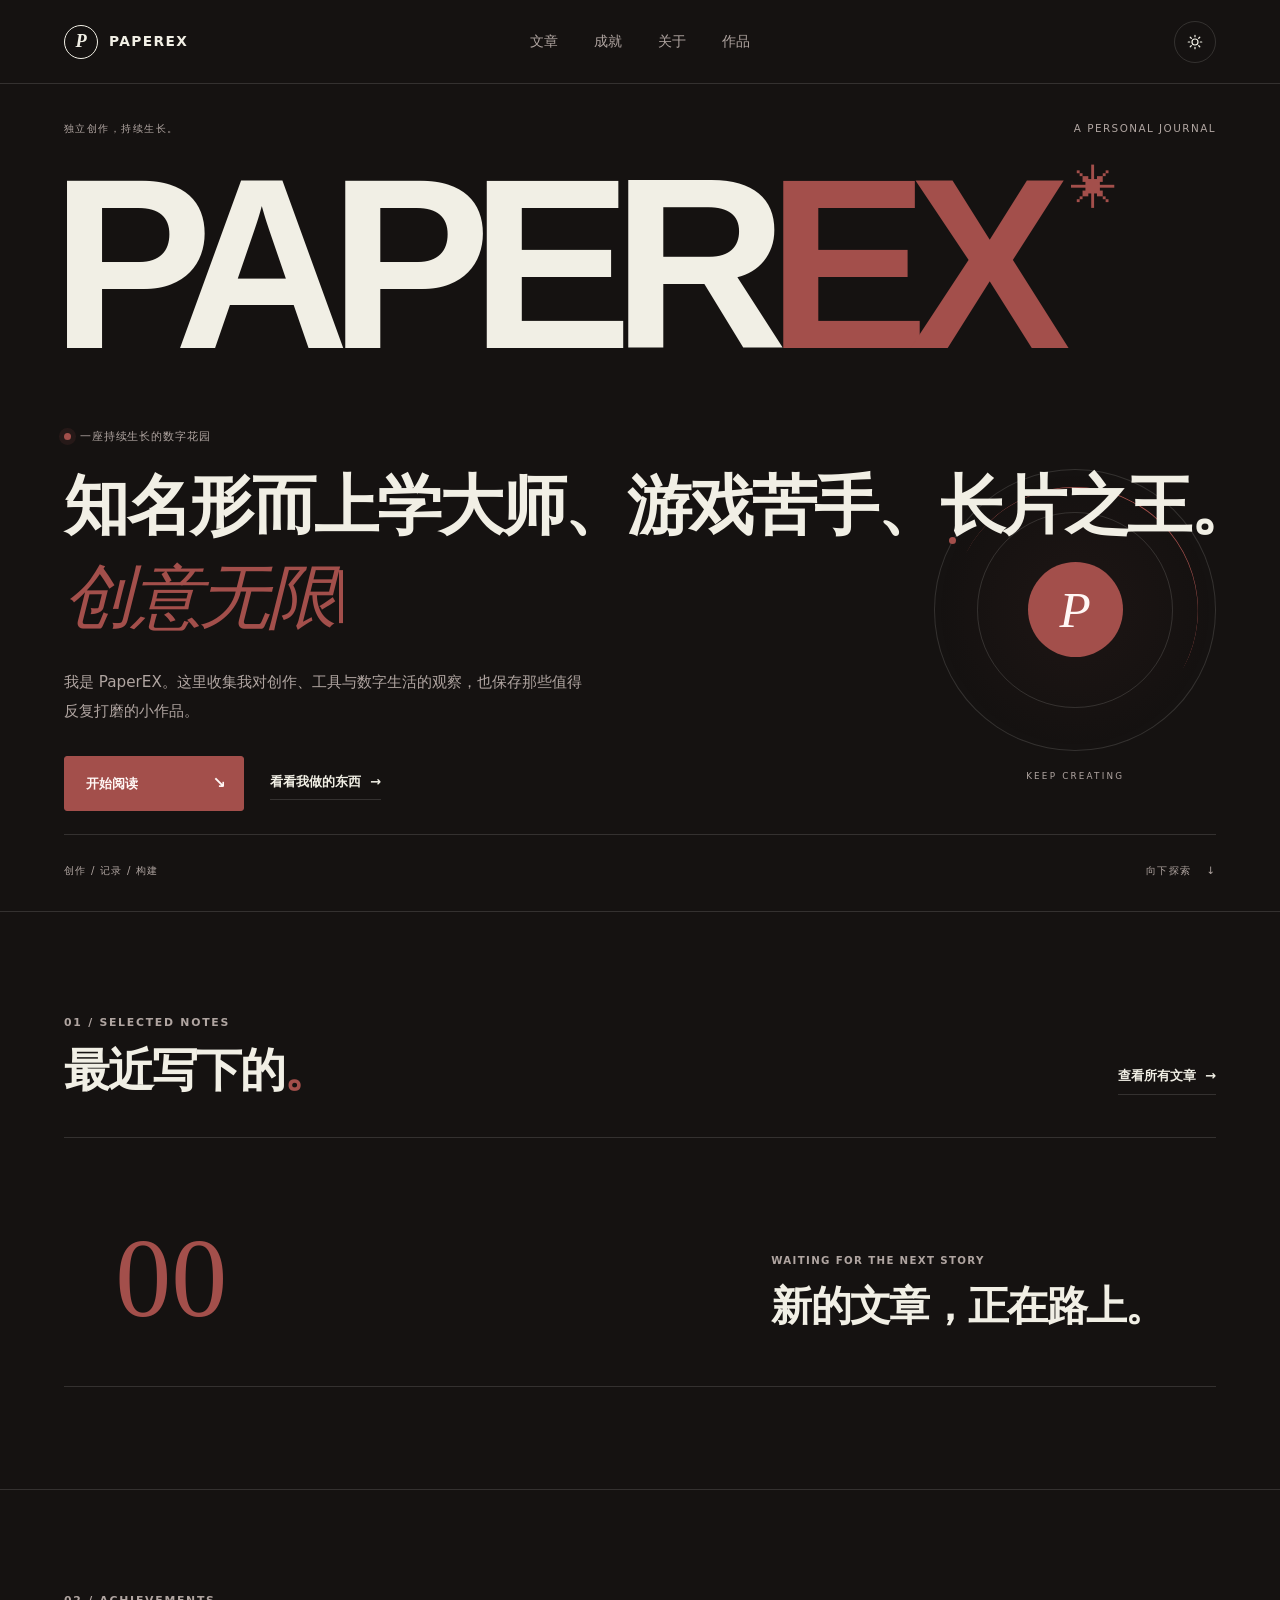
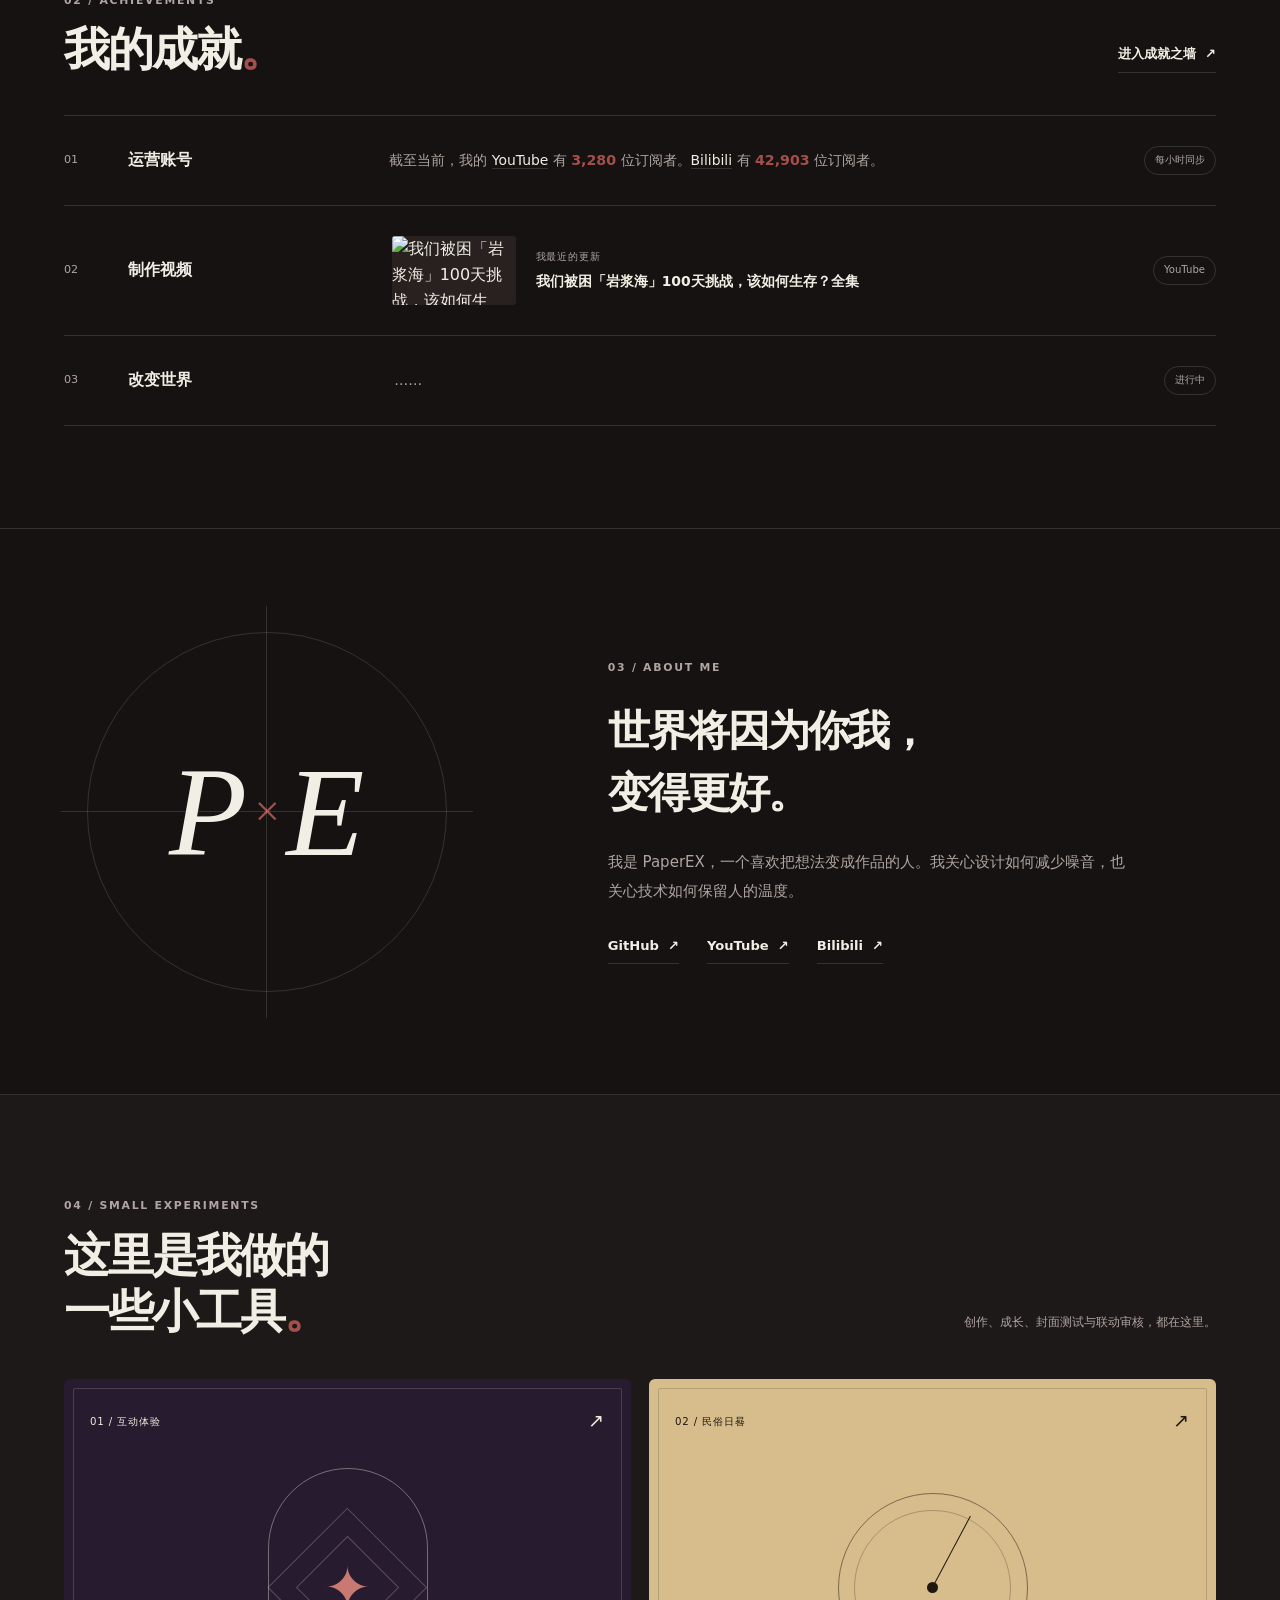
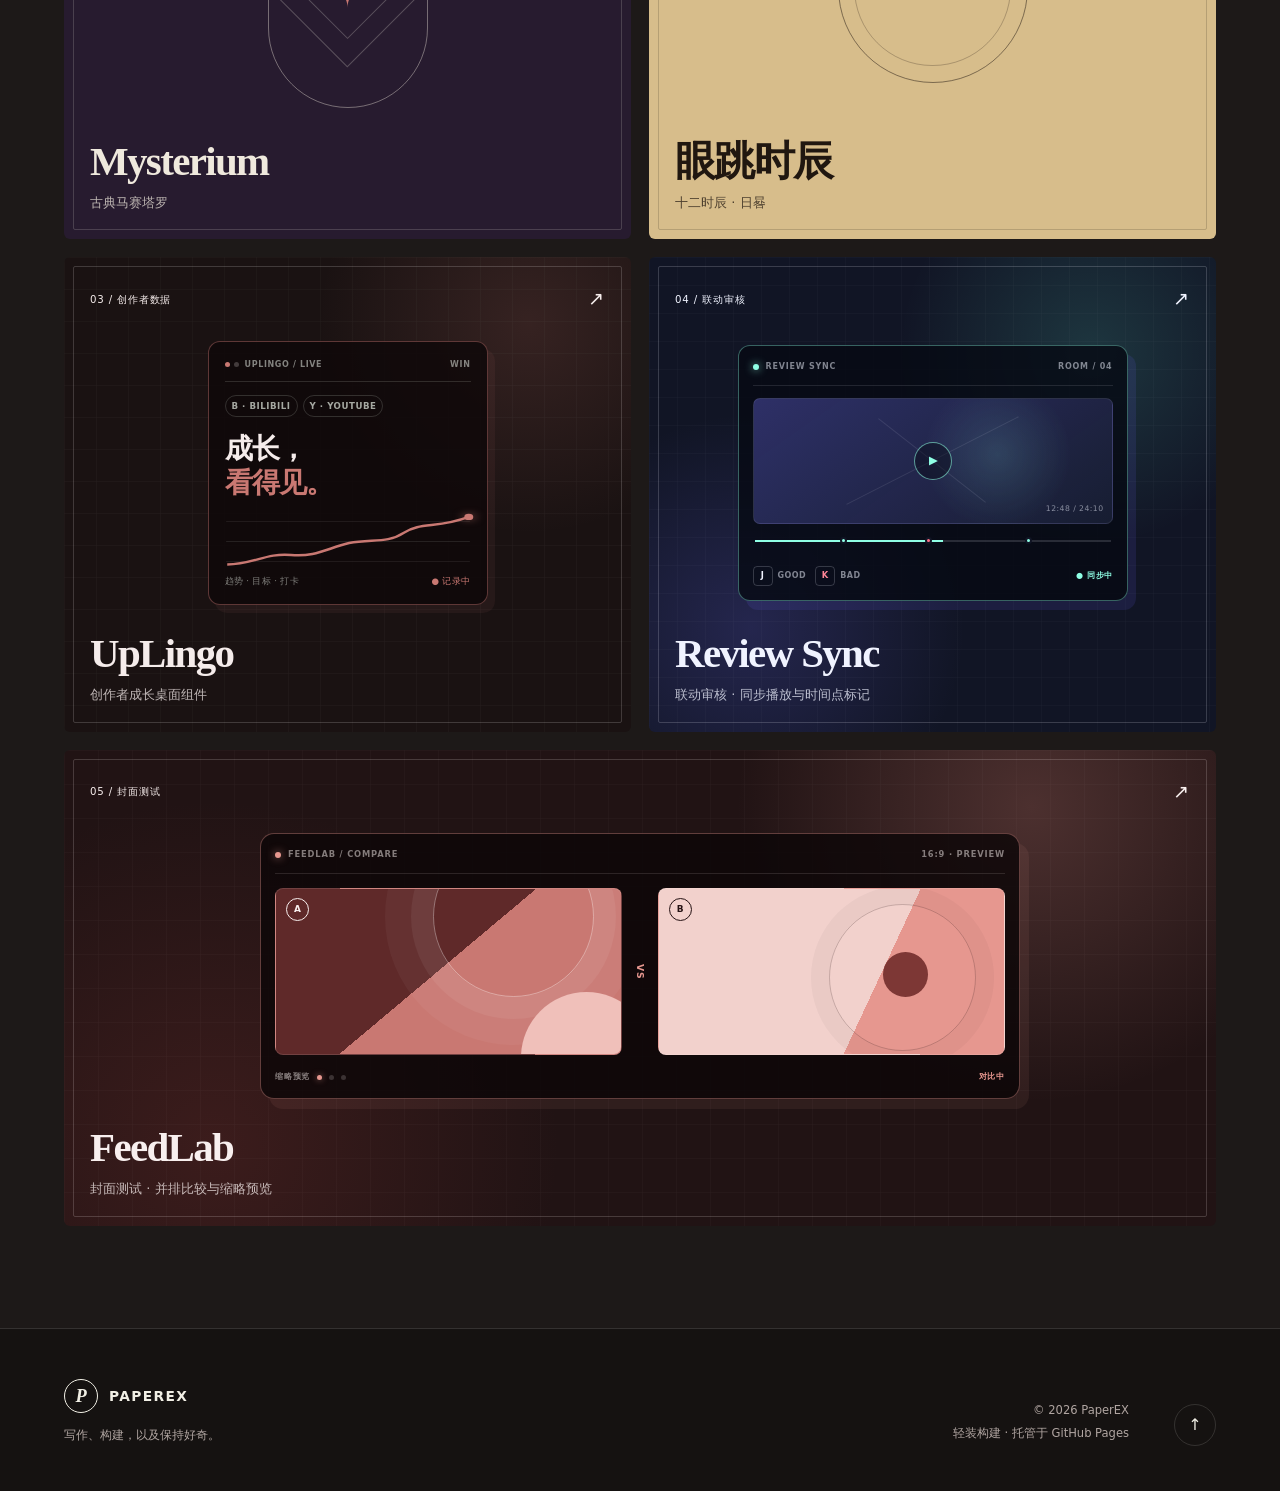
==== commit a905618f: "Simplify FeedLab comparison preview" ====
--- a/index.html
+++ b/index.html
@@ -180,14 +180,10 @@
             <div class="feedlab-compare">
               <div class="feedlab-cover feedlab-cover-a">
                 <span class="feedlab-label">A</span>
-                <strong>第一眼<br>看到什么？</strong>
-                <small>方案 01</small>
               </div>
               <span class="feedlab-versus">VS</span>
               <div class="feedlab-cover feedlab-cover-b">
                 <span class="feedlab-label">B</span>
-                <strong>让封面<br>自己说话。</strong>
-                <small>方案 02</small>
               </div>
             </div>
             <div class="feedlab-scale"><span>缩略预览</span><i></i><i></i><i></i><em>对比中</em></div>
--- a/styles.css
+++ b/styles.css
@@ -225,8 +225,6 @@
 .feedlab-cover-b { color: #261314; background: linear-gradient(115deg, #f2d1cc 0 62%, #e6978f 62% 100%); }
 .feedlab-cover-b::before { width: 42%; aspect-ratio: 1; top: 9%; right: 8%; border: 1px solid rgba(38,19,20,.22); box-shadow: 0 0 0 18px rgba(38,19,20,.035); }
 .feedlab-cover-b::after { width: 13%; aspect-ratio: 1; right: 22%; top: 38%; background: #7d3735; }
-.feedlab-cover strong { font: 760 clamp(.95rem,2.2vw,1.75rem)/1.02 var(--display); letter-spacing: -.04em; }
-.feedlab-cover small { margin-top: 5px; font-size: .5rem; letter-spacing: .12em; opacity: .62; }
 .feedlab-label { position: absolute; top: 9px; left: 10px; display: grid; place-items: center; width: 23px; height: 23px; border: 1px solid currentColor; border-radius: 50%; font-size: .56rem; font-weight: 800; }
 .feedlab-versus { color: #e6978f; font: 700 .58rem/1 var(--sans); letter-spacing: .08em; writing-mode: vertical-rl; }
 .feedlab-scale { gap: 7px; padding-top: 1px; }
@@ -816,8 +814,6 @@
   .feedlab-bar span:last-child { display: none; }
   .feedlab-compare { gap: 7px; margin: 11px 0; }
   .feedlab-cover { aspect-ratio: 4 / 3; padding: 10px; border-radius: 6px; }
-  .feedlab-cover strong { font-size: clamp(.72rem,4vw,1rem); }
-  .feedlab-cover small { display: none; }
   .feedlab-label { top: 7px; left: 7px; width: 19px; height: 19px; font-size: .48rem; }
   .feedlab-versus { font-size: .48rem; }
   .site-footer { grid-template-columns: 1fr auto; gap: 25px; padding-top: 36px; padding-bottom: 30px; }
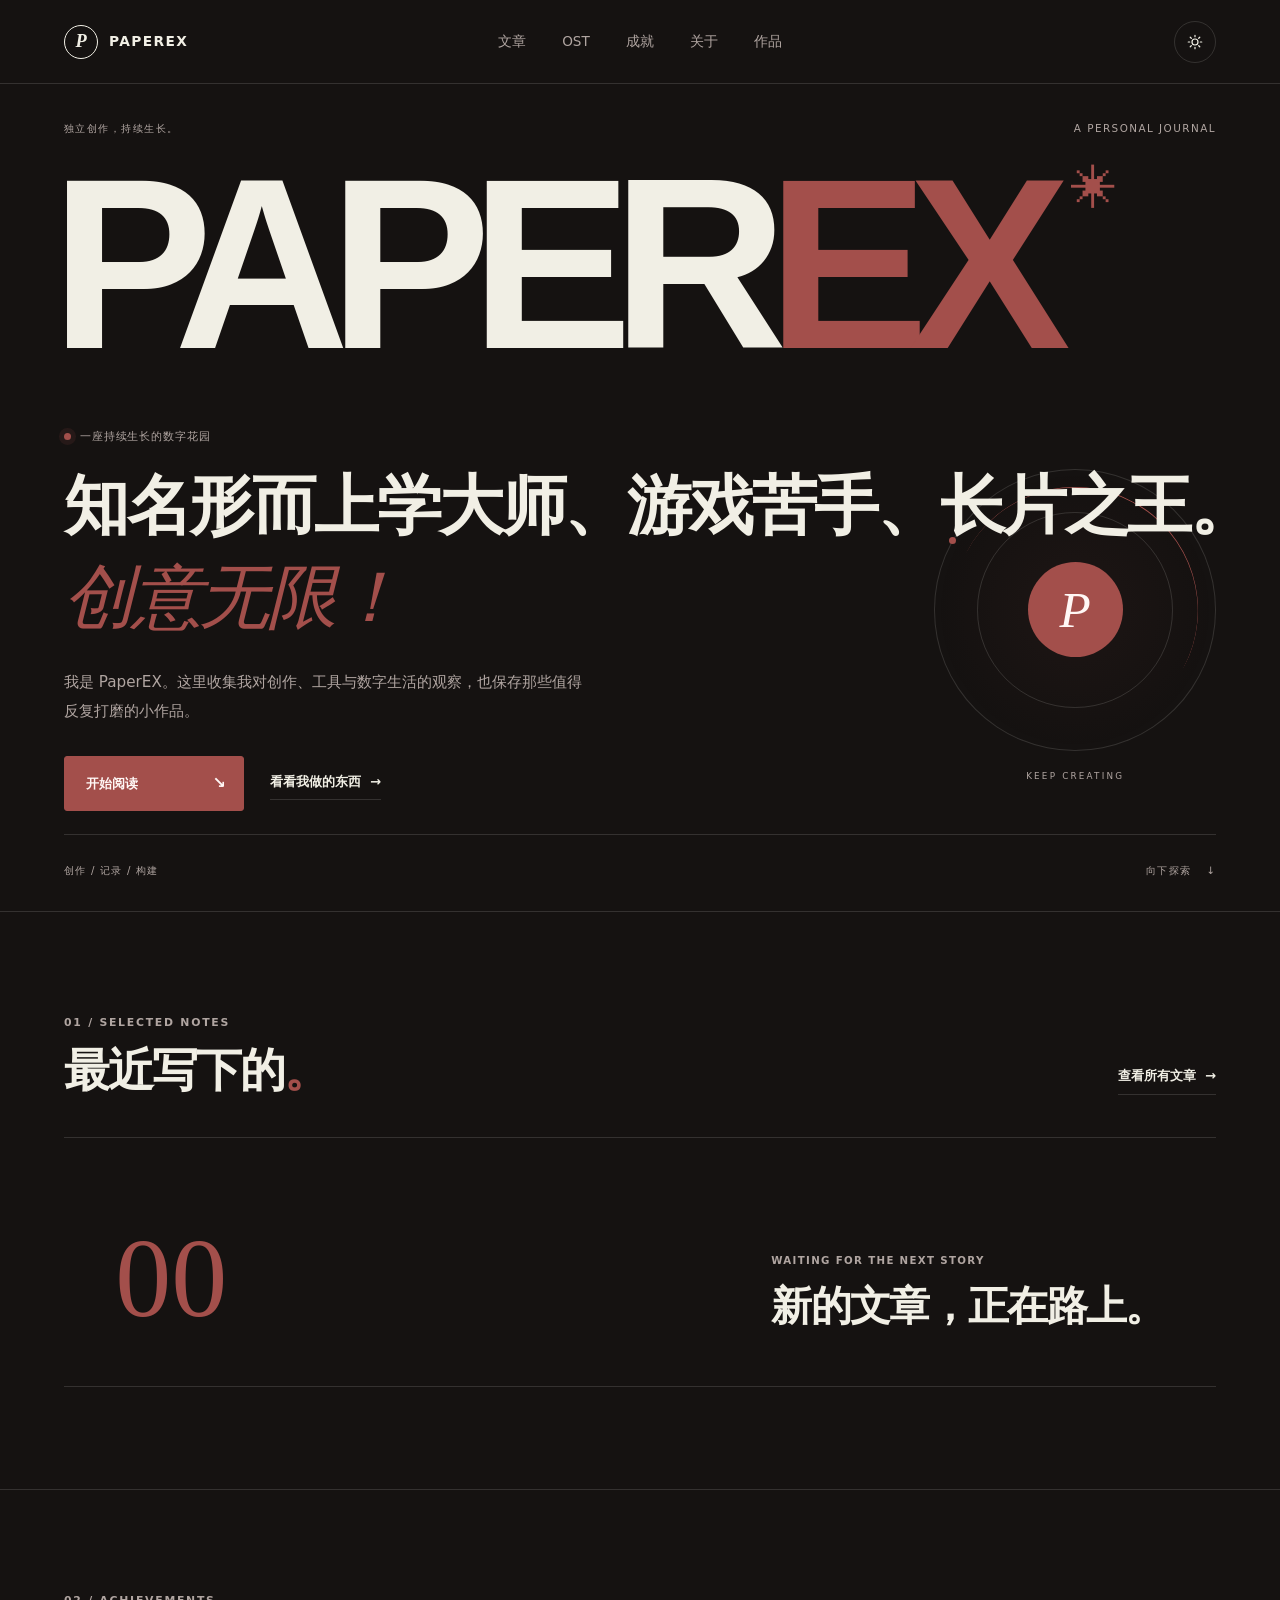
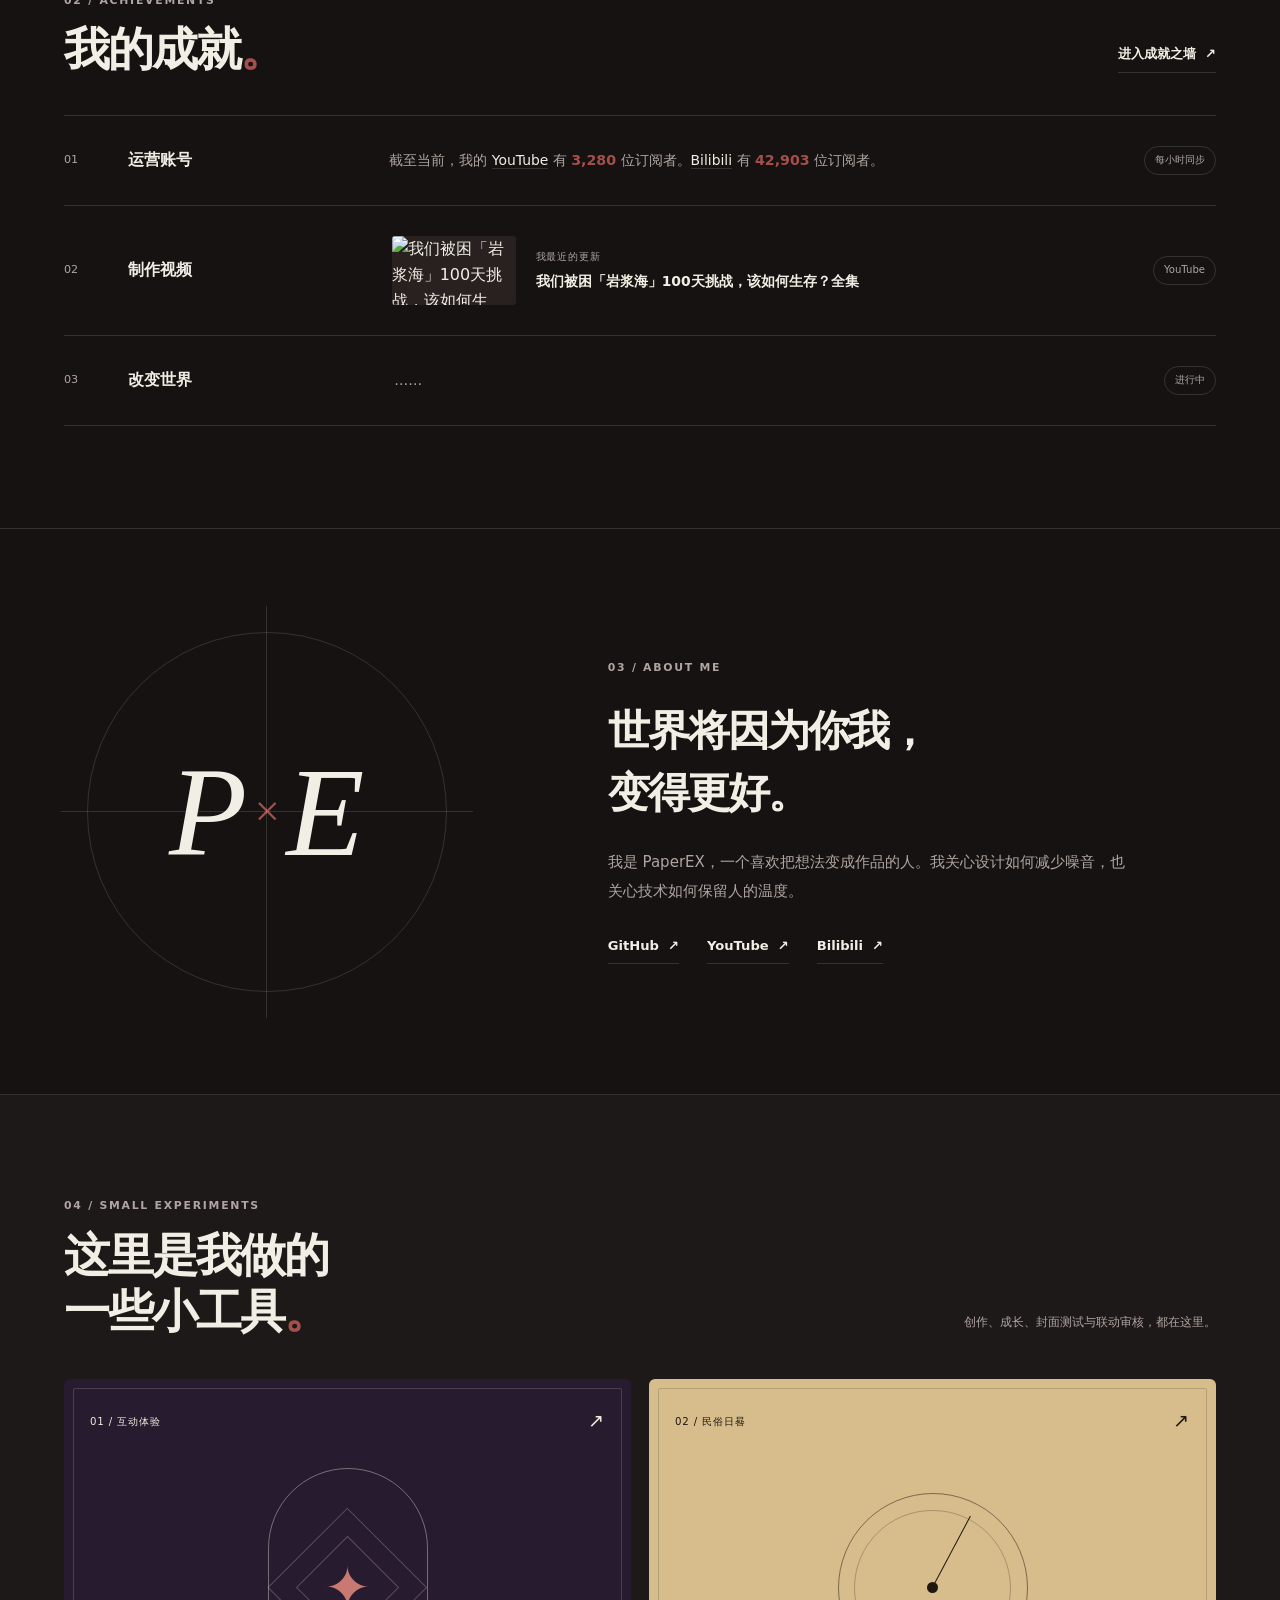
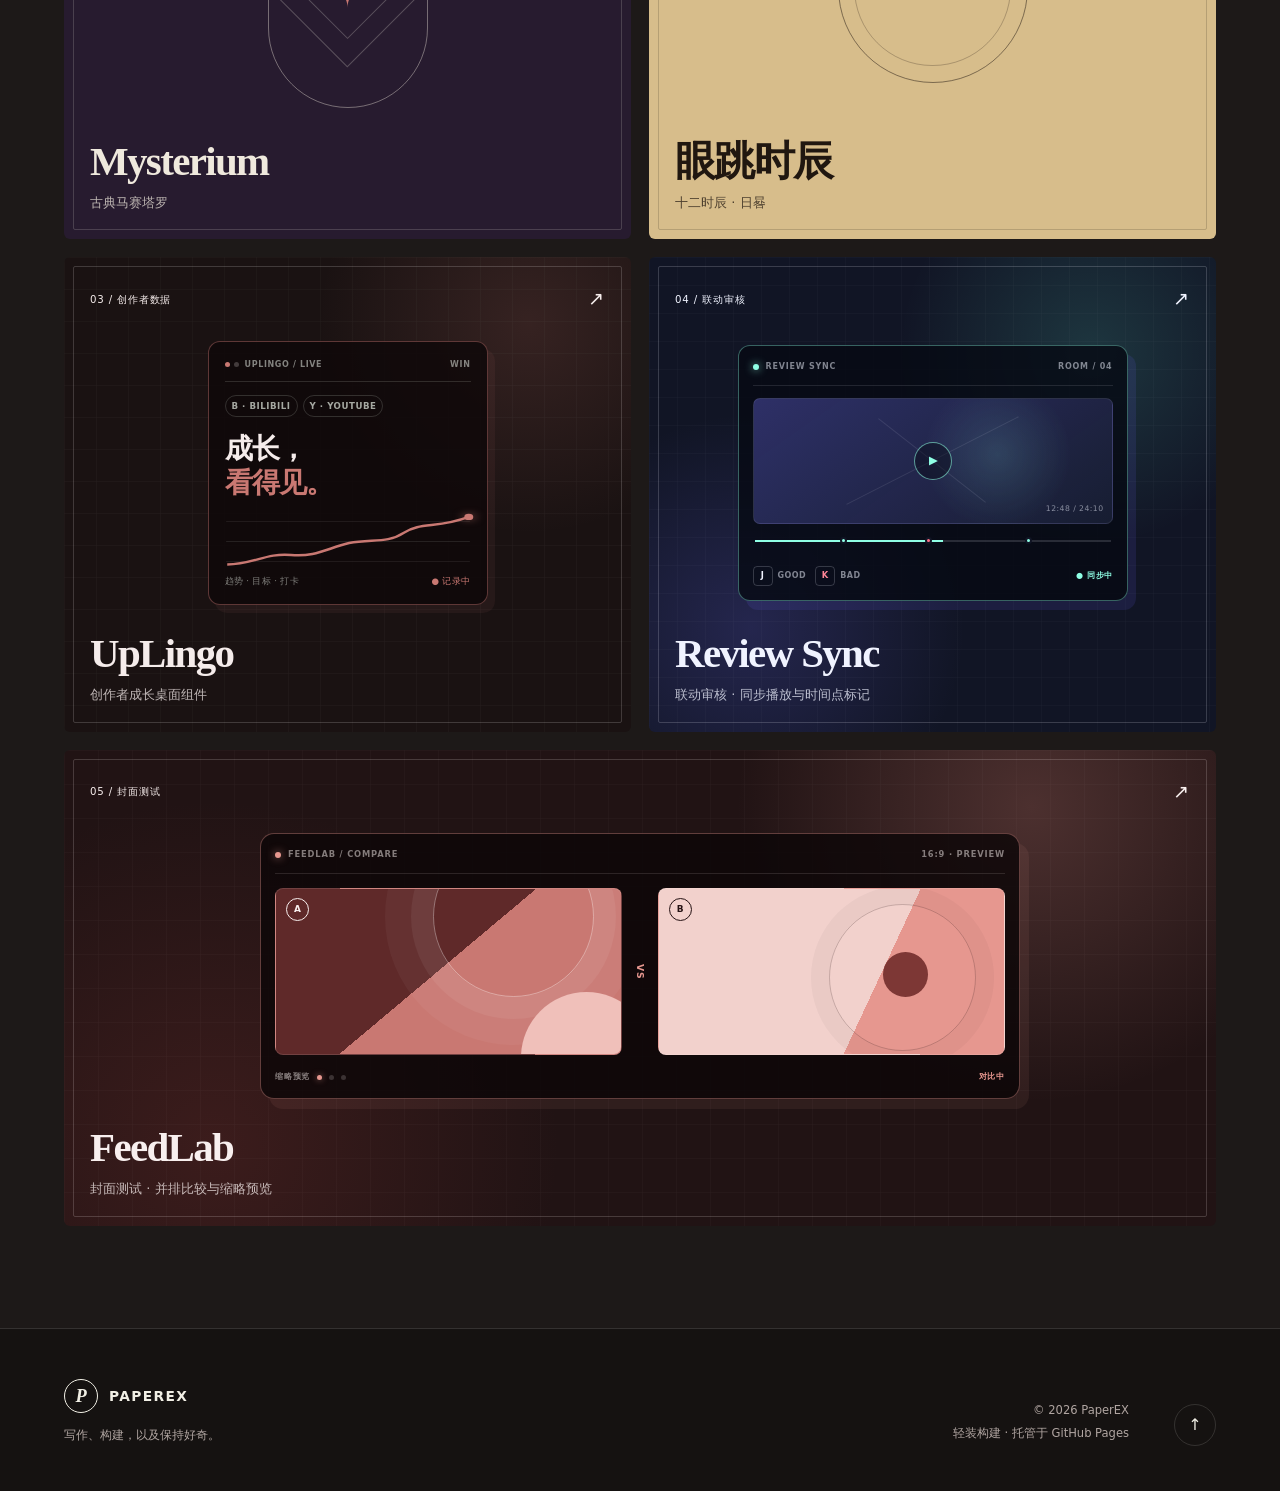
==== commit 53f0ab5f: "Add OST soundtrack archive" ====
--- a/index.html
+++ b/index.html
@@ -22,6 +22,7 @@
     </a>
     <nav class="nav" id="main-nav" aria-label="主导航" data-nav>
       <a href="#writing">文章</a>
+      <a href="ost/">OST</a>
       <a href="#now">成就</a>
       <a href="#about">关于</a>
       <a href="#playground">作品</a>
--- a/styles.css
+++ b/styles.css
@@ -886,3 +886,83 @@
   .writing-empty { min-height: 215px; padding: 26px 0; align-items: flex-start; flex-direction: column; }
   .archive-empty { min-height: 230px; grid-template-columns: 1fr; gap: 25px; align-items: start; }
 }
+
+/* OST archive */
+.ost-page { width: auto; max-width: none; margin: 0; padding: 70px var(--gutter) 110px; }
+.ost-hero { display: grid; grid-template-columns: 1fr auto; gap: 40px; align-items: end; padding: 15px 0 55px; border-bottom: 1px solid var(--line); }
+.ost-hero .kicker { margin-bottom: 20px; }
+.ost-hero h1 { margin: 0; font: 650 clamp(4.2rem, 10vw, 9rem)/.9 var(--display); letter-spacing: -.065em; }
+.ost-summary { margin: 0 0 7px; color: var(--muted); font-size: .9rem; line-height: 1.85; text-align: right; }
+.ost-catalog { padding-top: 72px; }
+.ost-catalog-heading { display: grid; grid-template-columns: 1fr auto; gap: 6px 30px; align-items: end; margin-bottom: 28px; }
+.ost-catalog-heading .kicker { grid-column: 1 / -1; margin: 0; }
+.ost-catalog-heading h2 { margin: 0; font: 650 clamp(1.8rem, 3.3vw, 3rem)/1.25 var(--display); letter-spacing: -.035em; }
+.ost-catalog-heading > span { padding-bottom: 8px; color: var(--muted); font-size: .68rem; letter-spacing: .08em; text-transform: uppercase; }
+.ost-collection { min-height: 520px; display: grid; grid-template-columns: minmax(0, 1.18fr) minmax(330px, .82fr); overflow: hidden; border: 1px solid var(--line); border-radius: 7px; background: var(--surface); }
+.ost-art { position: relative; min-height: 520px; overflow: hidden; color: #fff5f3; background: radial-gradient(circle at 78% 24%, rgba(255,228,223,.13), transparent 22%), linear-gradient(135deg, #4e2423, #a34f4b 62%, #c97872); isolation: isolate; }
+.ost-art::before { content: ""; position: absolute; z-index: -1; width: 55%; aspect-ratio: 1; top: -25%; right: -10%; border: 1px solid rgba(255,245,243,.16); border-radius: 50%; box-shadow: 0 0 0 42px rgba(255,245,243,.035), 0 0 0 84px rgba(255,245,243,.02); }
+.ost-art::after { content: ""; position: absolute; z-index: -1; left: -12%; bottom: -32%; width: 55%; aspect-ratio: 1; border-radius: 50%; background: rgba(35,15,15,.17); }
+.ost-art-index { position: absolute; top: 28px; left: 30px; font: 400 clamp(4.5rem, 8vw, 7rem)/1 var(--serif); opacity: .18; }
+.ost-record { position: absolute; top: 50%; left: 50%; width: min(45%, 270px); aspect-ratio: 1; border: 1px solid rgba(255,245,243,.42); border-radius: 50%; transform: translate(-50%, -53%); box-shadow: inset 0 0 0 30px rgba(35,15,15,.1), inset 0 0 0 31px rgba(255,245,243,.12), inset 0 0 0 70px rgba(35,15,15,.08); }
+.ost-record::before, .ost-record::after { content: ""; position: absolute; inset: 14%; border: 1px solid rgba(255,245,243,.22); border-radius: 50%; }
+.ost-record::after { inset: 38%; background: #f4c6c0; border: 0; box-shadow: 0 0 0 7px rgba(35,15,15,.12); }
+.ost-record i { position: absolute; z-index: 1; top: 50%; left: 50%; width: 7px; height: 7px; border-radius: 50%; background: #4e2423; transform: translate(-50%, -50%); }
+.ost-wave { position: absolute; right: 27px; top: 26px; height: 42px; display: flex; align-items: center; gap: 4px; }
+.ost-wave i { display: block; width: 2px; height: 24%; background: currentColor; opacity: .55; }
+.ost-wave i:nth-child(2), .ost-wave i:nth-child(8) { height: 48%; }
+.ost-wave i:nth-child(3), .ost-wave i:nth-child(7) { height: 72%; }
+.ost-wave i:nth-child(4), .ost-wave i:nth-child(6) { height: 100%; }
+.ost-wave i:nth-child(5) { height: 58%; }
+.ost-art-label { position: absolute; left: 30px; bottom: 28px; font-size: .58rem; font-weight: 750; letter-spacing: .15em; opacity: .62; }
+.ost-collection-copy { min-width: 0; padding: 34px; display: flex; flex-direction: column; justify-content: space-between; gap: 45px; }
+.ost-collection-meta { display: flex; justify-content: space-between; gap: 20px; color: var(--muted); font-size: .62rem; font-weight: 700; letter-spacing: .1em; text-transform: uppercase; }
+.ost-collection-meta span:last-child { display: inline-flex; align-items: center; gap: 7px; }
+.ost-collection-meta i { width: 6px; height: 6px; border-radius: 50%; background: var(--accent); box-shadow: 0 0 0 4px color-mix(in srgb, var(--accent) 13%, transparent); }
+.ost-collection-copy > div:nth-child(2) > p:first-child { margin: 0 0 14px; color: var(--muted); font-size: .63rem; font-weight: 750; letter-spacing: .13em; text-transform: uppercase; }
+.ost-collection-copy h2 { margin: 0; font: 650 clamp(2.1rem, 3.4vw, 3.35rem)/1.18 var(--display); letter-spacing: -.05em; text-wrap: balance; }
+.ost-collection-copy h2 span { display: block; color: var(--accent); font-family: var(--serif); font-size: .7em; font-weight: 400; letter-spacing: -.025em; }
+.ost-collection-note { margin: 22px 0 0; color: var(--muted); font-size: .84rem; }
+.ost-player { display: grid; grid-template-columns: 42px minmax(110px, 1fr) minmax(90px, 1.5fr) auto; gap: 13px; align-items: center; padding: 14px; border: 1px solid var(--line); border-radius: 5px; background: var(--bg); }
+.ost-player audio { display: none; }
+.ost-player button { display: grid; place-items: center; width: 42px; height: 42px; padding: 0 0 0 2px; border: 1px solid var(--line); border-radius: 50%; color: var(--accent-ink); background: var(--accent); cursor: pointer; }
+.ost-player button:disabled { color: var(--muted); background: var(--surface-2); cursor: not-allowed; opacity: .68; }
+.ost-player button span { font-size: .67rem; }
+.ost-player-copy { min-width: 0; }
+.ost-player-copy span { display: block; color: var(--muted); font-size: .5rem; font-weight: 750; letter-spacing: .1em; text-transform: uppercase; }
+.ost-player-copy strong { display: block; overflow: hidden; margin-top: 2px; font-size: .75rem; font-weight: 650; text-overflow: ellipsis; white-space: nowrap; }
+.ost-player input { width: 100%; height: 2px; margin: 0; accent-color: var(--accent); cursor: pointer; }
+.ost-player input:disabled { cursor: not-allowed; opacity: .42; }
+.ost-player time { color: var(--muted); font-size: .57rem; font-variant-numeric: tabular-nums; white-space: nowrap; }
+.ost-track-empty { display: flex; justify-content: space-between; align-items: end; gap: 20px; padding-top: 20px; border-top: 1px solid var(--line); }
+.ost-track-empty span { color: var(--muted); font-size: .61rem; font-weight: 700; letter-spacing: .1em; text-transform: uppercase; }
+.ost-track-empty strong { font-size: .83rem; font-weight: 600; }
+
+@media (max-width: 800px) {
+  .ost-collection { grid-template-columns: 1fr; }
+  .ost-art { min-height: 0; aspect-ratio: 16 / 10; }
+  .ost-record { width: min(42%, 220px); }
+  .ost-collection-copy { min-height: 410px; }
+}
+@media (max-width: 600px) {
+  .ost-page { padding: 38px var(--gutter) 75px; }
+  .ost-hero { grid-template-columns: 1fr; gap: 22px; padding: 12px 0 35px; }
+  .ost-hero h1 { font-size: clamp(3.8rem, 21vw, 5.7rem); }
+  .ost-summary { text-align: left; }
+  .ost-catalog { padding-top: 52px; }
+  .ost-catalog-heading { margin-bottom: 22px; }
+  .ost-catalog-heading h2 { font-size: 1.8rem; }
+  .ost-catalog-heading > span { font-size: .58rem; }
+  .ost-art { aspect-ratio: 1 / .82; }
+  .ost-art-index { top: 18px; left: 20px; font-size: 4rem; }
+  .ost-wave { top: 17px; right: 18px; height: 32px; }
+  .ost-art-label { left: 20px; bottom: 18px; font-size: .46rem; letter-spacing: .1em; }
+  .ost-record { width: 47%; }
+  .ost-collection-copy { min-height: 365px; padding: 25px; gap: 34px; }
+  .ost-collection-copy h2 { font-size: 2.2rem; }
+  .ost-collection-note { font-size: .8rem; }
+  .ost-player { grid-template-columns: 40px minmax(0,1fr) auto; padding: 12px; }
+  .ost-player button { width: 40px; height: 40px; }
+  .ost-player input { grid-column: 1 / -1; grid-row: 2; }
+  .ost-player time { grid-column: 3; grid-row: 1; }
+  .ost-track-empty { align-items: start; flex-direction: column; gap: 7px; }
+}
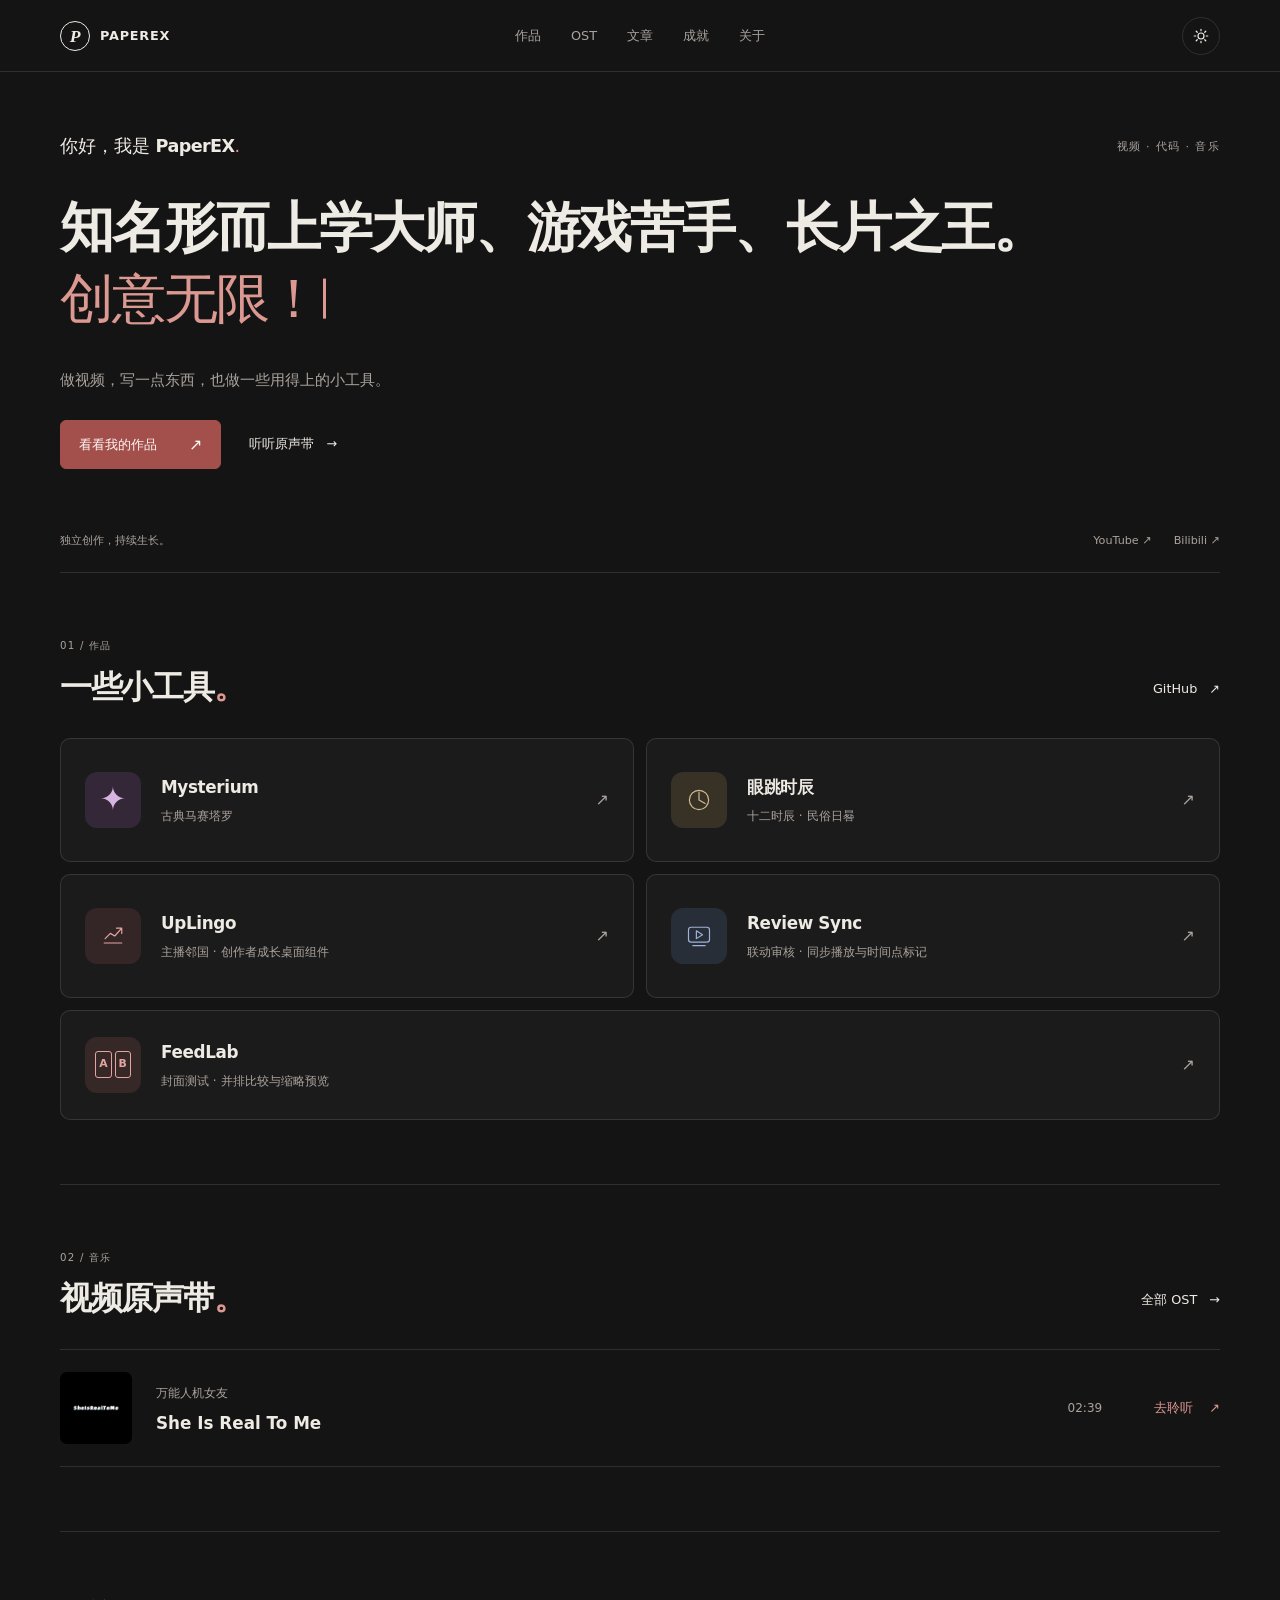
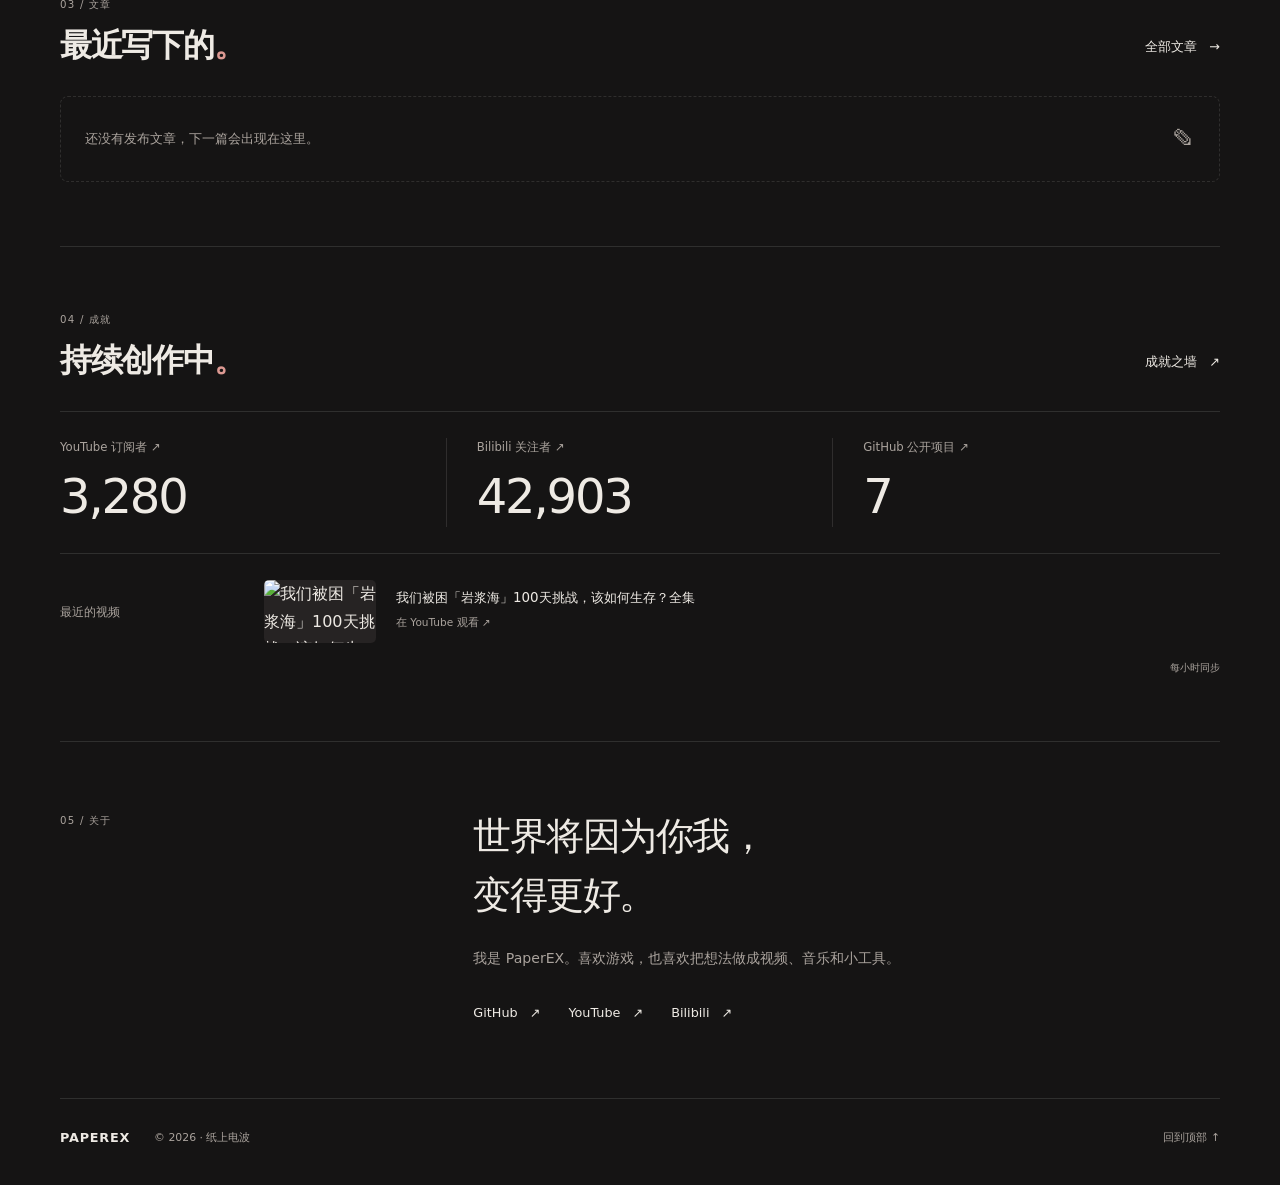
==== commit bc6e96f3: "Simplify blog layout and unify content pages" ====
--- a/index.html
+++ b/index.html
@@ -3,204 +3,83 @@
 <head>
   <meta charset="utf-8">
   <meta name="viewport" content="width=device-width, initial-scale=1">
-  <meta name="description" content="PaperEX 的个人博客：关于创作、工具与数字生活。">
-  <meta name="theme-color" content="#11110f">
+  <meta name="description" content="PaperEX 的个人博客：视频、音乐、文章与开源小工具。">
+  <meta name="theme-color" content="#151414">
   <meta property="og:title" content="纸上电波 · PaperEX">
-  <meta property="og:description" content="把复杂的事，写得清楚一点。">
+  <meta property="og:description" content="视频、音乐，以及把想法变成作品。">
   <meta property="og:type" content="website">
   <title>纸上电波 · PaperEX</title>
   <link rel="icon" href="favicon.svg" type="image/svg+xml">
   <link rel="stylesheet" href="styles.css">
+  <link rel="stylesheet" href="refresh.css">
   <script>try{document.documentElement.dataset.theme=localStorage.getItem('paperex-theme')||'dark'}catch(e){}</script>
 </head>
-<body>
+<body class="home-page">
   <a class="skip-link" href="#content">跳到正文</a>
   <header class="site-header" data-header>
-    <a class="brand" href="#top" aria-label="纸上电波首页">
-      <span class="brand-mark" aria-hidden="true">P</span>
-      <span>PaperEX</span>
-    </a>
+    <a class="brand" href="#top" aria-label="纸上电波首页"><span class="brand-mark" aria-hidden="true">P</span><span>PaperEX</span></a>
     <nav class="nav" id="main-nav" aria-label="主导航" data-nav>
-      <a href="#writing">文章</a>
-      <a href="ost/">OST</a>
-      <a href="#now">成就</a>
-      <a href="#about">关于</a>
-      <a href="#playground">作品</a>
+      <a href="#playground">作品</a><a href="ost/">OST</a><a href="#writing">文章</a><a href="#now">成就</a><a href="#about">关于</a>
     </nav>
     <div class="header-actions">
       <button class="icon-button theme-toggle" type="button" aria-label="切换明暗主题" title="切换主题" data-theme-toggle>
         <svg aria-hidden="true" viewBox="0 0 24 24"><path d="M12 3v2m0 14v2M3 12h2m14 0h2M5.64 5.64l1.42 1.42m9.88 9.88 1.42 1.42m0-12.72-1.42 1.42M7.06 16.94l-1.42 1.42M16 12a4 4 0 1 1-8 0 4 4 0 0 1 8 0Z"/></svg>
       </button>
-      <button class="icon-button menu-toggle" type="button" aria-label="打开菜单" aria-expanded="false" aria-controls="main-nav" data-menu-toggle>
-        <span></span><span></span>
-      </button>
+      <button class="icon-button menu-toggle" type="button" aria-label="打开菜单" aria-expanded="false" aria-controls="main-nav" data-menu-toggle><span></span><span></span></button>
     </div>
   </header>
-
   <main id="content">
     <section class="hero" id="top" aria-labelledby="hero-title">
-      <div class="hero-masthead" aria-hidden="true">
-        <p class="hero-edition"><span>独立创作，持续生长。</span><span>A PERSONAL JOURNAL</span></p>
-        <p class="hero-signature">PAPER<span>EX</span><sup>✳</sup></p>
-      </div>
-      <div class="hero-orbit" aria-hidden="true"><span></span><i></i><b>P</b><small>KEEP CREATING</small></div>
-      <div class="hero-copy reveal">
-        <p class="eyebrow"><span class="status-dot"></span> 一座持续生长的数字花园</p>
+      <div class="hero-intro"><p>你好，我是 <strong>PaperEX</strong><span class="intro-dot" aria-hidden="true">.</span></p><span>视频 · 代码 · 音乐</span></div>
+      <div class="hero-copy">
         <h1 id="hero-title" data-typewriter aria-label="知名形而上学大师、游戏苦手、长片之王。创意无限！">
           <span class="type-line" data-type-line="0" aria-hidden="true">知名形而上学大师、游戏苦手、长片之王。</span><br>
           <em class="type-line" data-type-line="1" aria-hidden="true">创意无限！</em>
         </h1>
-        <p class="hero-lede">我是 PaperEX。这里收集我对创作、工具与数字生活的观察，也保存那些值得反复打磨的小作品。</p>
+        <p class="hero-lede">做视频，写一点东西，也做一些用得上的小工具。</p>
         <div class="hero-actions">
-          <a class="button button-primary" href="#writing">开始阅读 <span aria-hidden="true">↘</span></a>
-          <a class="text-link" href="#playground">看看我做的东西 <span aria-hidden="true">→</span></a>
+          <a class="button button-primary" href="#playground">看看我的作品 <span aria-hidden="true">↗</span></a>
+          <a class="text-link" href="ost/">听听原声带 <span aria-hidden="true">→</span></a>
         </div>
       </div>
-      <div class="hero-index reveal" aria-label="博客主题">
-        <span>创作 / 记录 / 构建</span><a href="#writing">向下探索 <span aria-hidden="true">↓</span></a>
+      <div class="hero-foot"><span>独立创作，持续生长。</span><a href="https://www.youtube.com/@%E7%BA%B8%E5%B7%BEPaper" target="_blank" rel="noreferrer">YouTube ↗</a><a href="https://space.bilibili.com/9697888" target="_blank" rel="noreferrer">Bilibili ↗</a></div>
+    </section>
+    <section class="section tools-section" id="playground" aria-labelledby="playground-title">
+      <div class="section-heading">
+        <div><p class="kicker">01 / 作品</p><h2 id="playground-title">一些小工具<span class="section-period">。</span></h2></div>
+        <a class="text-link" href="https://github.com/Old-Paper" target="_blank" rel="noreferrer">GitHub <span aria-hidden="true">↗</span></a>
+      </div>
+      <div class="tool-grid">
+        <a class="tool-card" href="https://old-paper.github.io/mysterium-tarot/" target="_blank" rel="noreferrer"><span class="tool-icon tarot-icon" aria-hidden="true">✦</span><span class="tool-copy"><strong>Mysterium</strong><span>古典马赛塔罗</span></span><span class="tool-arrow" aria-hidden="true">↗</span></a>
+        <a class="tool-card" href="https://old-paper.github.io/eye-twitch-sundial/" target="_blank" rel="noreferrer"><span class="tool-icon sundial-icon" aria-hidden="true"><svg viewBox="0 0 32 32"><circle cx="16" cy="16" r="11"/><path d="M16 7v9l7 4"/></svg></span><span class="tool-copy"><strong>眼跳时辰</strong><span>十二时辰 · 民俗日晷</span></span><span class="tool-arrow" aria-hidden="true">↗</span></a>
+        <a class="tool-card" href="https://github.com/Old-Paper/UpLingo" target="_blank" rel="noreferrer"><span class="tool-icon uplingo-icon" aria-hidden="true"><svg viewBox="0 0 32 32"><path d="M6 24h20M7 19l6-6 5 3 8-9M20 7h6v6"/></svg></span><span class="tool-copy"><strong>UpLingo</strong><span>主播邻国 · 创作者成长桌面组件</span></span><span class="tool-arrow" aria-hidden="true">↗</span></a>
+        <a class="tool-card" href="https://review.paperex.workers.dev/" target="_blank" rel="noreferrer"><span class="tool-icon review-icon" aria-hidden="true"><svg viewBox="0 0 32 32"><rect x="4" y="6" width="24" height="17" rx="3"/><path d="m13 10 7 4.5-7 4.5ZM9 27h14"/></svg></span><span class="tool-copy"><strong>Review Sync</strong><span>联动审核 · 同步播放与时间点标记</span></span><span class="tool-arrow" aria-hidden="true">↗</span></a>
+        <a class="tool-card tool-card-wide" href="https://old-paper.github.io/feedlab/" target="_blank" rel="noreferrer"><span class="tool-icon feedlab-icon" aria-hidden="true"><span>A</span><span>B</span></span><span class="tool-copy"><strong>FeedLab</strong><span>封面测试 · 并排比较与缩略预览</span></span><span class="tool-arrow" aria-hidden="true">↗</span></a>
       </div>
     </section>
-
+    <section class="section home-music" id="music" aria-labelledby="music-title">
+      <div class="section-heading"><div><p class="kicker">02 / 音乐</p><h2 id="music-title">视频原声带<span class="section-period">。</span></h2></div><a class="text-link" href="ost/">全部 OST <span aria-hidden="true">→</span></a></div>
+      <a class="music-entry" href="ost/#universal-ai-girlfriend"><img src="ost/assets/she-is-real-to-me.png" alt="" width="72" height="72" loading="lazy"><div><span>万能人机女友</span><h3>She Is Real To Me</h3></div><span class="music-duration">02:39</span><span class="music-listen">去聆听 <span aria-hidden="true">↗</span></span></a>
+    </section>
     <section class="section writing" id="writing" aria-labelledby="writing-title">
-      <div class="section-heading reveal">
-        <div><p class="kicker">01 / Selected notes</p><h2 id="writing-title">最近写下的<span class="section-period">。</span></h2></div>
-        <a class="text-link all-articles-link" href="articles/index.html">查看所有文章 <span aria-hidden="true">→</span></a>
+      <div class="section-heading"><div><p class="kicker">03 / 文章</p><h2 id="writing-title">最近写下的<span class="section-period">。</span></h2></div><a class="text-link all-articles-link" href="articles/">全部文章 <span aria-hidden="true">→</span></a></div>
+      <div class="post-grid" data-post-grid><div class="writing-empty"><p>还没有发布文章，下一篇会出现在这里。</p><span aria-hidden="true">✎</span></div></div>
+    </section>
+    <section class="section now" id="now" aria-labelledby="now-title" data-social-root>
+      <div class="section-heading"><div><p class="kicker">04 / 成就</p><h2 id="now-title">持续创作中<span class="section-period">。</span></h2></div><a class="text-link achievement-wall-link" href="achievements/">成就之墙 <span aria-hidden="true">↗</span></a></div>
+      <div class="home-stats">
+        <a href="https://www.youtube.com/@%E7%BA%B8%E5%B7%BEPaper" target="_blank" rel="noreferrer"><span>YouTube 订阅者 ↗</span><strong data-youtube-subscribers>3,280</strong></a>
+        <a href="https://space.bilibili.com/9697888" target="_blank" rel="noreferrer"><span>Bilibili 关注者 ↗</span><strong data-bilibili-followers>42,903</strong></a>
+        <a href="https://github.com/Old-Paper?tab=repositories" target="_blank" rel="noreferrer"><span>GitHub 公开项目 ↗</span><strong data-github-projects>7</strong></a>
       </div>
-
-      <div class="post-grid" data-post-grid>
-        <div class="writing-empty reveal">
-          <span aria-hidden="true">00</span>
-          <div><p>Waiting for the next story</p><h3>新的文章，正在路上。</h3></div>
-        </div>
-      </div>
+      <div class="home-update"><span class="home-update-label">最近的视频</span><a class="latest-video" href="https://www.youtube.com/watch?v=GRUpMJj9LJo" target="_blank" rel="noreferrer" data-latest-video><span class="latest-video-thumb"><img src="https://i.ytimg.com/vi/GRUpMJj9LJo/hqdefault.jpg" alt="我们被困「岩浆海」100天挑战，该如何生存？全集的视频封面" width="160" height="90" loading="lazy" data-latest-video-thumbnail></span><span class="latest-video-copy"><strong data-latest-video-title>我们被困「岩浆海」100天挑战，该如何生存？全集</strong><small>在 YouTube 观看 ↗</small></span></a></div>
+      <p class="home-sync" data-social-status>每小时同步</p>
     </section>
-
-    <section class="section now" id="now" aria-labelledby="now-title" data-social-root>
-      <div class="section-heading reveal">
-        <div><p class="kicker">02 / Achievements</p><h2 id="now-title">我的成就<span class="section-period">。</span></h2></div>
-        <a class="text-link achievement-wall-link" href="achievements/">进入成就之墙 <span aria-hidden="true">↗</span></a>
-      </div>
-      <div class="now-list">
-        <article class="now-item reveal">
-          <span class="now-index">01</span>
-          <h3>运营账号</h3>
-          <p>截至当前，我的 <a class="social-inline" href="https://www.youtube.com/@%E7%BA%B8%E5%B7%BEPaper" target="_blank" rel="noreferrer">YouTube</a> 有 <strong data-youtube-subscribers>3,280</strong> 位订阅者。<a class="social-inline" href="https://space.bilibili.com/9697888" target="_blank" rel="noreferrer">Bilibili</a> 有 <strong data-bilibili-followers>39,637</strong> 位订阅者。</p>
-          <span class="now-status" data-social-status>每小时同步</span>
-        </article>
-        <article class="now-item now-video-item reveal">
-          <span class="now-index">02</span>
-          <h3>制作视频</h3>
-          <a class="latest-video" href="https://www.youtube.com/watch?v=GRUpMJj9LJo" target="_blank" rel="noreferrer" data-latest-video>
-            <span class="latest-video-thumb"><img src="https://i.ytimg.com/vi/GRUpMJj9LJo/hqdefault.jpg" alt="我们被困「岩浆海」100天挑战，该如何生存？全集的视频封面" loading="lazy" data-latest-video-thumbnail></span>
-            <span class="latest-video-copy"><small>我最近的更新</small><strong data-latest-video-title>我们被困「岩浆海」100天挑战，该如何生存？全集</strong></span>
-          </a>
-          <span class="now-status">YouTube</span>
-        </article>
-        <article class="now-item reveal"><span class="now-index">03</span><h3>改变世界</h3><p>……</p><span class="now-status">进行中</span></article>
-      </div>
-    </section>
-
     <section class="section about" id="about" aria-labelledby="about-title">
-      <div class="about-mark reveal" aria-hidden="true">P<span>×</span>E</div>
-      <div class="about-copy reveal">
-        <p class="kicker">03 / About me</p>
-        <h2 id="about-title">世界将因为你我，<br>变得更好。</h2>
-        <p>我是 PaperEX，一个喜欢把想法变成作品的人。我关心设计如何减少噪音，也关心技术如何保留人的温度。</p>
-        <div class="about-links" aria-label="个人主页">
-          <a class="text-link" href="https://github.com/Old-Paper" target="_blank" rel="noreferrer">GitHub <span aria-hidden="true">↗</span></a>
-          <a class="text-link" href="https://www.youtube.com/@%E7%BA%B8%E5%B7%BEPaper" target="_blank" rel="noreferrer">YouTube <span aria-hidden="true">↗</span></a>
-          <a class="text-link" href="https://space.bilibili.com/9697888" target="_blank" rel="noreferrer">Bilibili <span aria-hidden="true">↗</span></a>
-        </div>
-      </div>
-    </section>
-
-    <section class="playground" id="playground" aria-labelledby="playground-title">
-      <div class="playground-intro reveal">
-        <p class="kicker">04 / Small experiments</p>
-        <h2 id="playground-title">这里是我做的<span class="title-break">一些小工具<span class="section-period">。</span></span></h2>
-        <p>创作、成长、封面测试与联动审核，都在这里。</p>
-      </div>
-      <div class="project-links">
-        <a class="project-card tarot reveal" href="https://old-paper.github.io/mysterium-tarot/" target="_blank" rel="noreferrer">
-          <span class="project-top"><span>01 / 互动体验</span><span aria-hidden="true">↗</span></span>
-          <div class="project-symbol" aria-hidden="true"><span>✦</span></div>
-          <div><h3>Mysterium</h3><p>古典马赛塔罗</p></div>
-        </a>
-        <a class="project-card sundial reveal" href="https://old-paper.github.io/eye-twitch-sundial/" target="_blank" rel="noreferrer">
-          <span class="project-top"><span>02 / 民俗日晷</span><span aria-hidden="true">↗</span></span>
-          <div class="project-symbol dial" aria-hidden="true"><span></span></div>
-          <div><h3>眼跳时辰</h3><p>十二时辰 · 日晷</p></div>
-        </a>
-        <a class="project-card uplingo reveal" href="https://github.com/Old-Paper/UpLingo" target="_blank" rel="noreferrer">
-          <span class="project-top"><span>03 / 创作者数据</span><span aria-hidden="true">↗</span></span>
-          <div class="uplingo-widget" aria-hidden="true">
-            <div class="uplingo-widget-bar"><span>UPLINGO / LIVE</span><span>WIN</span></div>
-            <div class="uplingo-platforms"><span>B · BILIBILI</span><span>Y · YOUTUBE</span></div>
-            <strong class="uplingo-widget-title">成长，<br><em>看得见。</em></strong>
-            <svg class="uplingo-chart" viewBox="0 0 220 82" preserveAspectRatio="none">
-              <path class="uplingo-chart-grid" d="M1 16H219M1 41H219M1 66H219" />
-              <path class="uplingo-chart-line" d="M2 70C25 70 37 55 59 58S92 49 111 43S145 44 160 30S190 25 218 10" />
-              <circle cx="218" cy="10" r="4" />
-            </svg>
-            <div class="uplingo-widget-meta"><span>趋势 · 目标 · 打卡</span><span>● 记录中</span></div>
-          </div>
-          <div><h3>UpLingo</h3><p>创作者成长桌面组件</p></div>
-        </a>
-        <a class="project-card review-sync reveal" href="https://review.paperex.workers.dev/" target="_blank" rel="noreferrer">
-          <span class="project-top"><span>04 / 联动审核</span><span aria-hidden="true">↗</span></span>
-          <div class="review-console" aria-hidden="true">
-            <div class="review-console-bar">
-              <span><i></i> REVIEW SYNC</span>
-              <span>ROOM / 04</span>
-            </div>
-            <div class="review-player">
-              <span class="review-play">▶</span>
-              <span class="review-time">12:48 / 24:10</span>
-            </div>
-            <div class="review-timeline">
-              <span class="review-progress"></span>
-              <i class="review-marker marker-good"></i>
-              <i class="review-marker marker-bad"></i>
-              <i class="review-marker marker-good marker-late"></i>
-            </div>
-            <div class="review-actions">
-              <span><b>J</b> GOOD</span>
-              <span><b>K</b> BAD</span>
-              <em>● 同步中</em>
-            </div>
-          </div>
-          <div><h3>Review Sync</h3><p>联动审核 · 同步播放与时间点标记</p></div>
-        </a>
-        <a class="project-card feedlab reveal" href="https://old-paper.github.io/feedlab/" target="_blank" rel="noreferrer">
-          <span class="project-top"><span>05 / 封面测试</span><span aria-hidden="true">↗</span></span>
-          <div class="feedlab-board" aria-hidden="true">
-            <div class="feedlab-bar">
-              <span><i></i> FEEDLAB / COMPARE</span>
-              <span>16:9 · PREVIEW</span>
-            </div>
-            <div class="feedlab-compare">
-              <div class="feedlab-cover feedlab-cover-a">
-                <span class="feedlab-label">A</span>
-              </div>
-              <span class="feedlab-versus">VS</span>
-              <div class="feedlab-cover feedlab-cover-b">
-                <span class="feedlab-label">B</span>
-              </div>
-            </div>
-            <div class="feedlab-scale"><span>缩略预览</span><i></i><i></i><i></i><em>对比中</em></div>
-          </div>
-          <div><h3>FeedLab</h3><p>封面测试 · 并排比较与缩略预览</p></div>
-        </a>
-      </div>
+      <p class="kicker">05 / 关于</p><div class="about-copy"><h2 id="about-title">世界将因为你我，<br>变得更好。</h2><p>我是 PaperEX。喜欢游戏，也喜欢把想法做成视频、音乐和小工具。</p><div class="about-links" aria-label="个人主页"><a class="text-link" href="https://github.com/Old-Paper" target="_blank" rel="noreferrer">GitHub <span aria-hidden="true">↗</span></a><a class="text-link" href="https://www.youtube.com/@%E7%BA%B8%E5%B7%BEPaper" target="_blank" rel="noreferrer">YouTube <span aria-hidden="true">↗</span></a><a class="text-link" href="https://space.bilibili.com/9697888" target="_blank" rel="noreferrer">Bilibili <span aria-hidden="true">↗</span></a></div></div>
     </section>
   </main>
-
-  <footer class="site-footer">
-    <div><a class="brand footer-brand" href="#top"><span class="brand-mark">P</span><span>PaperEX</span></a><p>写作、构建，以及保持好奇。</p></div>
-    <div class="footer-meta"><p>© <span data-year>2026</span> PaperEX</p><p>轻装构建 · 托管于 GitHub Pages</p></div>
-    <a class="back-top" href="#top" aria-label="返回顶部">↑</a>
-  </footer>
-
+  <footer class="site-footer"><a class="brand" href="#top">PaperEX</a><p>© <span data-year>2026</span> · 纸上电波</p><a href="#top">回到顶部 ↑</a></footer>
   <script src="app.js" defer></script>
 </body>
 </html>
--- a/styles.css
+++ b/styles.css
@@ -888,33 +888,23 @@
 }
 
 /* OST archive */
-.ost-page { width: auto; max-width: none; margin: 0; padding: 70px var(--gutter) 110px; }
-.ost-hero { display: grid; grid-template-columns: 1fr auto; gap: 40px; align-items: end; padding: 15px 0 55px; border-bottom: 1px solid var(--line); }
-.ost-hero .kicker { margin-bottom: 20px; }
-.ost-hero h1 { margin: 0; font: 650 clamp(4.2rem, 10vw, 9rem)/.9 var(--display); letter-spacing: -.065em; }
-.ost-summary { margin: 0 0 7px; color: var(--muted); font-size: .9rem; line-height: 1.85; text-align: right; }
-.ost-catalog { padding-top: 72px; }
+.ost-page { width: min(100%, 1000px); margin: 0 auto; padding: 64px 40px 90px; }
+.ost-hero { display: grid; grid-template-columns: 1fr auto; gap: 24px; align-items: end; padding: 0 0 32px; border-bottom: 1px solid var(--line); }
+.ost-hero .kicker { margin-bottom: 12px; font-size: .62rem; }
+.ost-hero h1 { margin: 0; font: 650 clamp(3.2rem, 6vw, 4.5rem)/1 var(--display); letter-spacing: -.065em; }
+.ost-summary { margin: 0 0 4px; color: var(--text); font-size: .85rem; line-height: 1.85; text-align: right; }
+.ost-summary span { display: block; margin-top: 2px; color: var(--muted); font-size: .7rem; }
+.ost-catalog { padding-top: 34px; }
 .ost-catalog-heading { display: grid; grid-template-columns: 1fr auto; gap: 6px 30px; align-items: end; margin-bottom: 28px; }
 .ost-catalog-heading .kicker { grid-column: 1 / -1; margin: 0; }
 .ost-catalog-heading h2 { margin: 0; font: 650 clamp(1.8rem, 3.3vw, 3rem)/1.25 var(--display); letter-spacing: -.035em; }
 .ost-catalog-heading > span { padding-bottom: 8px; color: var(--muted); font-size: .68rem; letter-spacing: .08em; text-transform: uppercase; }
-.ost-collection { min-height: 520px; display: grid; grid-template-columns: minmax(0, 1.18fr) minmax(330px, .82fr); overflow: hidden; border: 1px solid var(--line); border-radius: 7px; background: var(--surface); }
-.ost-art { position: relative; min-height: 520px; overflow: hidden; color: #fff5f3; background: radial-gradient(circle at 78% 24%, rgba(255,228,223,.13), transparent 22%), linear-gradient(135deg, #4e2423, #a34f4b 62%, #c97872); isolation: isolate; }
-.ost-art::before { content: ""; position: absolute; z-index: -1; width: 55%; aspect-ratio: 1; top: -25%; right: -10%; border: 1px solid rgba(255,245,243,.16); border-radius: 50%; box-shadow: 0 0 0 42px rgba(255,245,243,.035), 0 0 0 84px rgba(255,245,243,.02); }
-.ost-art::after { content: ""; position: absolute; z-index: -1; left: -12%; bottom: -32%; width: 55%; aspect-ratio: 1; border-radius: 50%; background: rgba(35,15,15,.17); }
-.ost-art-index { position: absolute; top: 28px; left: 30px; font: 400 clamp(4.5rem, 8vw, 7rem)/1 var(--serif); opacity: .18; }
-.ost-record { position: absolute; top: 50%; left: 50%; width: min(45%, 270px); aspect-ratio: 1; border: 1px solid rgba(255,245,243,.42); border-radius: 50%; transform: translate(-50%, -53%); box-shadow: inset 0 0 0 30px rgba(35,15,15,.1), inset 0 0 0 31px rgba(255,245,243,.12), inset 0 0 0 70px rgba(35,15,15,.08); }
-.ost-record::before, .ost-record::after { content: ""; position: absolute; inset: 14%; border: 1px solid rgba(255,245,243,.22); border-radius: 50%; }
-.ost-record::after { inset: 38%; background: #f4c6c0; border: 0; box-shadow: 0 0 0 7px rgba(35,15,15,.12); }
-.ost-record i { position: absolute; z-index: 1; top: 50%; left: 50%; width: 7px; height: 7px; border-radius: 50%; background: #4e2423; transform: translate(-50%, -50%); }
-.ost-wave { position: absolute; right: 27px; top: 26px; height: 42px; display: flex; align-items: center; gap: 4px; }
-.ost-wave i { display: block; width: 2px; height: 24%; background: currentColor; opacity: .55; }
-.ost-wave i:nth-child(2), .ost-wave i:nth-child(8) { height: 48%; }
-.ost-wave i:nth-child(3), .ost-wave i:nth-child(7) { height: 72%; }
-.ost-wave i:nth-child(4), .ost-wave i:nth-child(6) { height: 100%; }
-.ost-wave i:nth-child(5) { height: 58%; }
-.ost-art-label { position: absolute; left: 30px; bottom: 28px; font-size: .58rem; font-weight: 750; letter-spacing: .15em; opacity: .62; }
-.ost-collection-copy { min-width: 0; padding: 34px; display: flex; flex-direction: column; justify-content: space-between; gap: 45px; }
+.ost-collection { overflow: hidden; border: 1px solid var(--line); border-radius: 12px; background: var(--surface); }
+.ost-collection-copy { min-width: 0; padding: 28px; display: flex; flex-direction: column; gap: 0; }
+.ost-album-heading { display: flex; justify-content: space-between; align-items: end; gap: 20px; margin-bottom: 26px; }
+.ost-album-heading p { margin: 0 0 7px; color: var(--muted); font-size: .6rem; letter-spacing: .09em; }
+.ost-collection-copy .ost-album-heading h2 { margin: 0; font: 650 clamp(1.3rem, 2.7vw, 1.8rem)/1.4 var(--sans); letter-spacing: -.035em; }
+.ost-album-heading > span { padding-bottom: 4px; color: var(--muted); font-size: .65rem; white-space: nowrap; }
 .ost-collection-meta { display: flex; justify-content: space-between; gap: 20px; color: var(--muted); font-size: .62rem; font-weight: 700; letter-spacing: .1em; text-transform: uppercase; }
 .ost-collection-meta span:last-child { display: inline-flex; align-items: center; gap: 7px; }
 .ost-collection-meta i { width: 6px; height: 6px; border-radius: 50%; background: var(--accent); box-shadow: 0 0 0 4px color-mix(in srgb, var(--accent) 13%, transparent); }
@@ -922,9 +912,9 @@
 .ost-collection-copy h2 { margin: 0; font: 650 clamp(2.1rem, 3.4vw, 3.35rem)/1.18 var(--display); letter-spacing: -.05em; text-wrap: balance; }
 .ost-collection-copy h2 span { display: block; color: var(--accent); font-family: var(--serif); font-size: .7em; font-weight: 400; letter-spacing: -.025em; }
 .ost-collection-note { margin: 22px 0 0; color: var(--muted); font-size: .84rem; }
-.ost-player { display: grid; grid-template-columns: 42px minmax(110px, 1fr) minmax(90px, 1.5fr) auto; gap: 13px; align-items: center; padding: 14px; border: 1px solid var(--line); border-radius: 5px; background: var(--bg); }
+.ost-player { order: 3; display: grid; grid-template-columns: 38px minmax(110px, .8fr) minmax(90px, 1.5fr) auto; gap: 14px; align-items: center; margin-top: 18px; padding: 18px 0 0; border: 0; border-top: 1px solid var(--line); background: transparent; }
 .ost-player audio { display: none; }
-.ost-player button { display: grid; place-items: center; width: 42px; height: 42px; padding: 0 0 0 2px; border: 1px solid var(--line); border-radius: 50%; color: var(--accent-ink); background: var(--accent); cursor: pointer; }
+.ost-player button { display: grid; place-items: center; width: 38px; height: 38px; padding: 0 0 0 2px; border: 0; border-radius: 50%; color: var(--accent-ink); background: var(--accent); cursor: pointer; }
 .ost-player button:disabled { color: var(--muted); background: var(--surface-2); cursor: not-allowed; opacity: .68; }
 .ost-player button span { font-size: .67rem; }
 .ost-player-copy { min-width: 0; }
@@ -936,33 +926,47 @@
 .ost-track-empty { display: flex; justify-content: space-between; align-items: end; gap: 20px; padding-top: 20px; border-top: 1px solid var(--line); }
 .ost-track-empty span { color: var(--muted); font-size: .61rem; font-weight: 700; letter-spacing: .1em; text-transform: uppercase; }
 .ost-track-empty strong { font-size: .83rem; font-weight: 600; }
+.ost-track-list { order: 2; }
+.ost-track { width: 100%; min-width: 0; padding: 14px; display: grid; grid-template-columns: 20px 48px minmax(0,1fr) auto 24px; gap: 14px; align-items: center; border: 0; border-radius: 7px; color: inherit; background: transparent; text-align: left; cursor: pointer; transition: background .2s; }
+.ost-track.is-active { background: color-mix(in srgb, var(--accent) 9%, transparent); }
+.ost-track:hover { background: color-mix(in srgb, var(--accent) 15%, transparent); }
+.ost-track.is-active .ost-track-play { color: var(--accent); }
+.ost-track-index { color: var(--muted); font-size: .58rem; font-variant-numeric: tabular-nums; }
+.ost-track img { display: block; width: 48px; aspect-ratio: 1; object-fit: cover; border-radius: 4px; }
+.ost-track-copy { min-width: 0; }
+.ost-track-copy strong, .ost-track-copy small { display: block; overflow: hidden; text-overflow: ellipsis; white-space: nowrap; }
+.ost-track-copy strong { color: var(--text); font-size: .86rem; font-weight: 600; }
+.ost-track-copy small { margin-top: 2px; color: var(--muted); font-size: .52rem; letter-spacing: .07em; text-transform: uppercase; }
+.ost-track time { color: var(--muted); font-size: .6rem; font-variant-numeric: tabular-nums; }
+.ost-track-play { justify-self: end; font-size: .68rem; transition: transform .2s; }
+.ost-track:hover .ost-track-play { transform: translateX(3px); }
 
 @media (max-width: 800px) {
-  .ost-collection { grid-template-columns: 1fr; }
-  .ost-art { min-height: 0; aspect-ratio: 16 / 10; }
-  .ost-record { width: min(42%, 220px); }
-  .ost-collection-copy { min-height: 410px; }
+  .ost-page { padding-inline: 28px; }
 }
 @media (max-width: 600px) {
-  .ost-page { padding: 38px var(--gutter) 75px; }
-  .ost-hero { grid-template-columns: 1fr; gap: 22px; padding: 12px 0 35px; }
-  .ost-hero h1 { font-size: clamp(3.8rem, 21vw, 5.7rem); }
-  .ost-summary { text-align: left; }
-  .ost-catalog { padding-top: 52px; }
+  .ost-page { padding: 36px 22px 65px; }
+  .ost-hero { grid-template-columns: 1fr auto; gap: 14px; padding: 0 0 24px; }
+  .ost-hero h1 { font-size: 3.2rem; }
+  .ost-summary { font-size: .76rem; }
+  .ost-summary span { font-size: .59rem; }
+  .ost-catalog { padding-top: 24px; }
   .ost-catalog-heading { margin-bottom: 22px; }
   .ost-catalog-heading h2 { font-size: 1.8rem; }
   .ost-catalog-heading > span { font-size: .58rem; }
-  .ost-art { aspect-ratio: 1 / .82; }
-  .ost-art-index { top: 18px; left: 20px; font-size: 4rem; }
-  .ost-wave { top: 17px; right: 18px; height: 32px; }
-  .ost-art-label { left: 20px; bottom: 18px; font-size: .46rem; letter-spacing: .1em; }
-  .ost-record { width: 47%; }
-  .ost-collection-copy { min-height: 365px; padding: 25px; gap: 34px; }
+  .ost-collection-copy { padding: 20px 16px; }
+  .ost-album-heading { gap: 12px; margin-bottom: 20px; align-items: start; }
+  .ost-album-heading > span { padding-top: 4px; font-size: .57rem; }
+  .ost-collection-copy .ost-album-heading h2 { font-size: 1.3rem; }
   .ost-collection-copy h2 { font-size: 2.2rem; }
   .ost-collection-note { font-size: .8rem; }
-  .ost-player { grid-template-columns: 40px minmax(0,1fr) auto; padding: 12px; }
-  .ost-player button { width: 40px; height: 40px; }
+  .ost-player { grid-template-columns: 34px minmax(0,1fr) auto; gap: 12px; padding: 16px 0 4px; }
+  .ost-player button { width: 34px; height: 34px; }
   .ost-player input { grid-column: 1 / -1; grid-row: 2; }
   .ost-player time { grid-column: 3; grid-row: 1; }
   .ost-track-empty { align-items: start; flex-direction: column; gap: 7px; }
-}
+  .ost-track { grid-template-columns: 14px 40px minmax(0,1fr) auto; padding: 12px 8px; gap: 9px; }
+  .ost-track-copy strong { font-size: .76rem; }
+  .ost-track img { width: 40px; }
+  .ost-track-play { display: none; }
+}
--- a/refresh.css
+++ b/refresh.css
@@ -0,0 +1,216 @@
+/* Shared visual system. Loaded after the original page component styles. */
+:root {
+  --bg: #151414;
+  --surface: #1c1b1b;
+  --surface-2: #262323;
+  --text: #eeeae4;
+  --muted: #aaa39d;
+  --line: rgba(238, 234, 228, .12);
+  --accent: #a34f4b;
+  --accent-text: #dc9992;
+  --accent-ink: #fff7f5;
+  --header: rgba(21, 20, 20, .96);
+  --max: 1160px;
+  --gutter: clamp(22px, 5vw, 64px);
+  --section-space: 72px;
+}
+[data-theme="light"] {
+  --bg: #f7f5f1;
+  --surface: #fefdfb;
+  --surface-2: #efe9e5;
+  --text: #282422;
+  --muted: #77706a;
+  --line: rgba(40, 36, 34, .13);
+  --accent: #a34f4b;
+  --accent-text: #a34f4b;
+  --accent-ink: #fff7f5;
+  --header: rgba(247, 245, 241, .96);
+}
+html { scroll-padding-top: 96px; }
+body { line-height: 1.7; }
+body::before { display: none; }
+button, a, input { touch-action: manipulation; }
+:focus-visible { outline: 2px solid var(--accent-text); outline-offset: 5px; }
+.site-header {
+  height: 72px;
+  padding: 0 max(28px, calc((100vw - 1160px) / 2));
+  background: var(--bg);
+  border-bottom: 1px solid var(--line);
+}
+.article-header { position: relative; }
+.brand { gap: 10px; font-size: .8rem; letter-spacing: .06em; }
+.brand-mark { width: 30px; height: 30px; font-size: 1.1rem; }
+.icon-button { width: 38px; height: 38px; border-color: var(--line); }
+.icon-button:hover { transform: none; background: var(--surface-2); }
+.nav { gap: 30px; font-size: .8rem; }
+.text-link { min-height: 40px; border-bottom: 0; font-size: .8rem; font-weight: 500; gap: 12px; }
+.text-link:hover { color: var(--accent-text); }
+.kicker { margin-bottom: 12px; color: var(--muted); font-size: .64rem; font-weight: 500; letter-spacing: .12em; }
+.section-period { color: var(--accent-text); }
+.button { min-height: 46px; min-width: 160px; border-radius: 6px; font-size: .8rem; padding: 10px 18px; font-weight: 500; }
+.button:hover span { transform: translate(2px,-2px); }
+.reveal, .js-motion .reveal:not(.is-visible) { opacity: 1; transform: none; }
+.ost-player-status { margin: 12px 0 0; color: var(--accent-text); font-size: .8rem; }
+.ost-player-status:empty { display: none; }
+/* Keep a slim visual rail with a touch-friendly seek area. */
+.ost-player input[type="range"] {
+  appearance: none; -webkit-appearance: none; height: 28px; background: transparent;
+}
+.ost-player input[type="range"]::-webkit-slider-runnable-track { height: 2px; background: var(--muted); border-radius: 2px; }
+.ost-player input[type="range"]::-moz-range-track { height: 2px; background: var(--muted); border-radius: 2px; }
+.ost-player input[type="range"]::-webkit-slider-thumb { appearance: none; -webkit-appearance: none; width: 12px; height: 12px; border-radius: 50%; margin-top: -5px; background: var(--accent-text); }
+.ost-player input[type="range"]::-moz-range-thumb { width: 12px; height: 12px; border: 0; border-radius: 50%; background: var(--accent-text); }
+
+/* Homepage: quieter typography, short entries, and a consistent content width. */
+.home-page .site-header { position: sticky; top: 0; }
+.home-page main { width: min(100% - 56px, 1160px); margin: 0 auto; }
+.home-page .hero, .home-page .section { max-width: none; width: 100%; margin: 0; padding-inline: 0; }
+.home-page .hero { min-height: 0; display: block; overflow: visible; padding-top: 60px; padding-bottom: 0; }
+.home-page .hero::before { display: none; }
+.hero-intro { display: flex; justify-content: space-between; align-items: center; gap: 20px; margin-bottom: 32px; }
+.hero-intro p { margin: 0; font-size: 1.1rem; font-weight: 400; }
+.hero-intro strong { font-weight: 650; letter-spacing: -.035em; }
+.intro-dot { color: var(--accent-text); }
+.hero-intro > span { color: var(--muted); font-size: .7rem; letter-spacing: .12em; }
+.home-page .hero-copy { width: 100%; max-width: none; }
+.home-page .hero h1 {
+  --hero-title-size: clamp(2rem, 4.2vw, 3.4rem);
+  font: 650 var(--hero-title-size)/1.25 var(--display);
+  letter-spacing: -.04em;
+  height: calc(var(--hero-title-size) * 2.75);
+}
+.home-page .type-line { line-height: 1.25; }
+.home-page .type-line[data-type-line="1"] { top: calc(var(--hero-title-size) * 1.35); }
+.home-page .hero h1 em { color: var(--accent-text); font-weight: 400; font-style: normal; }
+.home-page .hero-lede { max-width: 620px; margin: 25px 0 0; font-size: .93rem; color: var(--muted); line-height: 1.85; }
+.home-page .hero-actions { margin-top: 26px; gap: 28px; align-items: center; }
+.hero-foot { display: flex; gap: 22px; padding: 36px 0 22px; margin-top: 26px; font-size: .7rem; color: var(--muted); }
+.hero-foot > span { margin-right: auto; }
+.hero-foot a:hover { color: var(--text); }
+.home-page .section { padding-top: 64px; padding-bottom: 64px; border-bottom: 1px solid var(--line); scroll-margin-top: 80px; }
+.home-page .section-heading { display: flex; justify-content: space-between; flex-direction: row; align-items: end; gap: 24px; margin: 0 0 28px; }
+.home-page .section h2 { margin: 0; font: 600 clamp(1.65rem, 2.5vw, 2.25rem)/1.4 var(--display); letter-spacing: -.04em; }
+.home-page .all-articles-link, .home-page .achievement-wall-link { margin: 0; }
+.tool-grid { display: grid; grid-template-columns: repeat(2,minmax(0,1fr)); gap: 12px; }
+.tool-card { display: grid; grid-template-columns: 56px minmax(0,1fr) 20px; align-items: center; gap: 20px; min-height: 124px; padding: 24px; border: 1px solid var(--line); border-radius: 10px; background: var(--surface); transition: border-color .2s, background .2s; }
+.tool-card:hover { border-color: color-mix(in srgb,var(--accent-text) 50%, transparent); background: color-mix(in srgb,var(--accent) 5%,var(--surface)); }
+.tool-card-wide { grid-column: 1 / -1; min-height: 110px; }
+.tool-copy { display: flex; flex-direction: column; gap: 4px; min-width: 0; }
+.tool-copy strong { font-size: 1.05rem; font-weight: 600; letter-spacing: -.02em; }
+.tool-copy > span { color: var(--muted); font-size: .76rem; line-height: 1.7; }
+.tool-icon { width: 56px; height: 56px; border-radius: 12px; display: flex; justify-content: center; align-items: center; flex-shrink: 0; }
+.tool-icon svg { width: 28px; height: 28px; fill: none; stroke: currentColor; stroke-width: 1.35; stroke-linecap: round; stroke-linejoin: round; }
+.tarot-icon { background: #332738; color: #d6b5df; font-size: 2rem; }
+.sundial-icon { background: #373126; color: #d2bb8e; }
+.uplingo-icon { background: #342626; color: #e3a5a0; }
+.review-icon { background: #282e38; color: #9db3d7; }
+.feedlab-icon { background: #362827; color: #e3a5a0; gap: 3px; font-size: .68rem; font-weight: 600; }
+.feedlab-icon span { padding: 3px; border: 1px solid currentColor; border-radius: 3px; }
+.tool-arrow { justify-self: end; align-self: center; color: var(--muted); font-size: 1rem; transition: transform .2s; }
+.tool-card:hover .tool-arrow { transform: translate(2px,-2px); color: var(--accent-text); }
+[data-theme="light"] .tarot-icon { background: #ede6ef; color: #80658b; }
+[data-theme="light"] .sundial-icon { background: #eee7d7; color: #8b714a; }
+[data-theme="light"] .uplingo-icon, [data-theme="light"] .feedlab-icon { background: #f2e3e0; color: #a34f4b; }
+[data-theme="light"] .review-icon { background: #e6eaf1; color: #596e91; }
+.music-entry { display: grid; grid-template-columns: 72px minmax(0,1fr) auto auto; align-items: center; gap: 24px; padding: 22px 0; border-top: 1px solid var(--line); border-bottom: 1px solid var(--line); }
+.music-entry img { display: block; border-radius: 7px; width: 72px; height: 72px; }
+.music-entry h3 { margin: 4px 0 0; font-size: 1.05rem; font-weight: 600; }
+.music-entry > div > span { color: var(--muted); font-size: .72rem; }
+.music-duration { color: var(--muted); font-size: .75rem; font-variant-numeric: tabular-nums; }
+.music-listen { margin-left: 28px; color: var(--accent-text); font-size: .8rem; }
+.music-listen span { margin-left: 12px; }
+.music-entry:hover h3 { color: var(--accent-text); }
+.home-page .writing-empty { display: flex; flex-direction: row; justify-content: space-between; align-items: center; min-height: 86px; gap: 20px; padding: 20px 24px; border: 1px dashed var(--line); border-radius: 8px; background: transparent; }
+.home-page .writing-empty p { margin: 0; font-size: .82rem; font-weight: 400; letter-spacing: 0; color: var(--muted); }
+.home-page .writing-empty > span { font: 400 1.35rem/1 var(--serif); color: var(--muted); }
+.home-stats { display: grid; grid-template-columns: repeat(3,minmax(0,1fr)); padding: 26px 0; border-top: 1px solid var(--line); border-bottom: 1px solid var(--line); }
+.home-stats a { min-width: 0; padding: 0 30px; border-right: 1px solid var(--line); }
+.home-stats a:first-child { padding-left: 0; }
+.home-stats a:last-child { border-right: 0; }
+.home-stats span { display: block; color: var(--muted); font-size: .73rem; }
+.home-stats strong { display: block; margin-top: 7px; font: 500 clamp(1.8rem,3.8vw,3rem)/1.3 var(--sans); letter-spacing: -.045em; font-variant-numeric: tabular-nums; }
+.home-stats a:hover strong { color: var(--accent-text); }
+.home-update { display: grid; grid-template-columns: 180px minmax(0,1fr); align-items: center; gap: 24px; margin-top: 26px; }
+.home-update-label { font-size: .76rem; color: var(--muted); }
+.home-page .latest-video { grid-template-columns: 112px minmax(0,1fr); gap: 20px; }
+.home-page .latest-video-thumb { width: 112px; height: 63px; border-radius: 5px; }
+.home-page .latest-video-thumb img { width: 100%; height: 100%; object-fit: cover; }
+.home-page .latest-video-copy strong { margin: 0 0 6px; font-size: .84rem; line-height: 1.6; font-weight: 500; color: var(--text); }
+.home-page .latest-video-copy small { font-size: .66rem; text-transform: none; letter-spacing: 0; }
+.home-sync { margin: 16px 0 0; color: var(--muted); font-size: .64rem; text-align: right; }
+.home-page .about { display: grid; grid-template-columns: 1fr 2fr; align-items: start; gap: 40px; }
+.home-page .about > .kicker { margin-top: 6px; }
+.home-page .about-copy h2 { font-size: clamp(1.8rem,3vw,2.65rem); line-height: 1.55; font-weight: 500; }
+.home-page .about-copy > p:not(.kicker) { max-width: 520px; font-size: .88rem; margin-top: 20px; }
+.home-page .about-links { gap: 28px; margin-top: 22px; }
+.home-page .site-footer { width: min(100% - 56px, 1160px); max-width: none; margin: 0 auto; min-height: 0; padding: 28px 0 36px; border: 0; display: flex; align-items: center; gap: 24px; }
+.home-page .site-footer p { margin: 0; font-size: .68rem; }
+.home-page .site-footer > a:last-child { margin-left: auto; font-size: .68rem; color: var(--muted); }
+@media (max-width: 850px) {
+  .site-header { padding-inline: 24px; }
+  .home-page .site-header { grid-template-columns: 1fr auto; }
+  .home-page .header-actions { grid-column: 2; }
+  .home-page .nav { position: absolute; inset: 72px 0 auto; display: flex; flex-direction: column; align-items: stretch; gap: 0; padding: 14px 24px; background: var(--bg); border-bottom: 1px solid var(--line); box-shadow: 0 16px 20px #0000000a; visibility: hidden; opacity: 0; transform: translateY(-8px); }
+  .home-page .nav.is-open { visibility: visible; opacity: 1; transform: none; }
+  .home-page .nav a { font-size: .9rem; padding: 11px 0; }
+  .home-page .menu-toggle { display: flex; flex-direction: column; align-items: center; justify-content: center; gap: 4px; }
+  .home-page .menu-toggle[aria-expanded="true"] span:first-child { transform: translateY(2.5px) rotate(45deg); }
+  .home-page .menu-toggle[aria-expanded="true"] span:last-child { transform: translateY(-2.5px) rotate(-45deg); }
+  .home-page .hero h1 { --hero-title-size: 2.3rem; }
+  .tool-card { padding: 20px; gap: 14px; }
+  .home-update { grid-template-columns: 120px minmax(0,1fr); }
+}
+@media (max-width: 600px) {
+  .site-header { height: 64px; padding-inline: 22px; }
+  .home-page main, .home-page .site-footer { width: calc(100% - 44px); }
+  .home-page .nav { top: 64px; }
+  .home-page .hero { padding-top: 36px; }
+  .hero-intro { margin-bottom: 25px; flex-direction: column; align-items: start; gap: 6px; }
+  .hero-intro p { font-size: 1rem; }
+  .hero-intro > span { font-size: .65rem; }
+  .home-page .hero h1 { --hero-title-size: 1.8rem; height: 144px; }
+  .home-page .type-line[data-type-line="1"] { top: 64px; }
+  .home-page .type-line.is-wrapped { line-height: 1.3; }
+  .home-page .hero-lede { margin-top: 17px; font-size: .83rem; max-width: 290px; }
+  .home-page .hero-actions { gap: 18px; flex-direction: row; flex-wrap: wrap; margin-top: 23px; }
+  .home-page .hero-actions .text-link { font-size: .75rem; }
+  .hero-foot { padding: 22px 0 20px; margin-top: 20px; gap: 16px; flex-wrap: wrap; font-size: .65rem; }
+  .hero-foot > span { flex-basis: 100%; }
+  .home-page .section { padding-block: 42px; }
+  .home-page .section-heading { gap: 14px; margin-bottom: 22px; }
+  .home-page .section h2 { font-size: 1.6rem; }
+  .kicker { font-size: .61rem; margin-bottom: 7px; }
+  .home-page .section-heading .text-link { font-size: .72rem; white-space: nowrap; }
+  .tool-grid { grid-template-columns: 1fr; gap: 10px; }
+  .tool-card, .tool-card-wide { min-height: 100px; padding: 20px 16px; grid-template-columns: 46px minmax(0,1fr) 16px; gap: 14px; border-radius: 8px; }
+  .tool-icon { width: 46px; height: 46px; border-radius: 10px; }
+  .tool-icon svg { width: 25px; height: 25px; }
+  .tool-copy strong { font-size: .97rem; }
+  .tool-copy > span { font-size: .71rem; }
+  .music-entry { grid-template-columns: 56px minmax(0,1fr) auto; gap: 14px; padding-block: 20px; }
+  .music-entry img { width: 56px; height: 56px; }
+  .music-entry h3 { font-size: .9rem; }
+  .music-entry > div > span { font-size: .63rem; }
+  .music-duration { font-size: .65rem; }
+  .music-listen { display: none; }
+  .home-page .writing-empty { padding: 18px; }
+  .home-page .writing-empty p { font-size: .76rem; }
+  .home-stats { padding-block: 21px; }
+  .home-stats a { padding: 0 12px; }
+  .home-stats span { font-size: .59rem; line-height: 1.8; }
+  .home-stats strong { font-size: clamp(1.5rem,6.3vw,2rem); }
+  .home-update { grid-template-columns: 1fr; gap: 13px; }
+  .home-page .latest-video { grid-template-columns: 96px minmax(0,1fr); gap: 16px; }
+  .home-page .latest-video-thumb { width: 96px; height: 54px; }
+  .home-page .latest-video-copy strong { font-size: .77rem; }
+  .home-page .about { grid-template-columns: 1fr; gap: 15px; }
+  .home-page .about-copy h2 { font-size: 1.85rem; }
+  .home-page .about-copy > p:not(.kicker) { font-size: .82rem; }
+  .home-page .about-links { gap: 22px; margin-top: 16px; }
+  .home-page .site-footer { flex-wrap: wrap; gap: 16px; padding: 24px 0; }
+  .home-page .site-footer p, .home-page .site-footer > a:last-child { font-size: .62rem; }
+}
+@media (prefers-reduced-motion: reduce) {
+  html { scroll-behavior: auto; }
+  *, *::before, *::after { animation: none !important; transition: none !important; }
+}
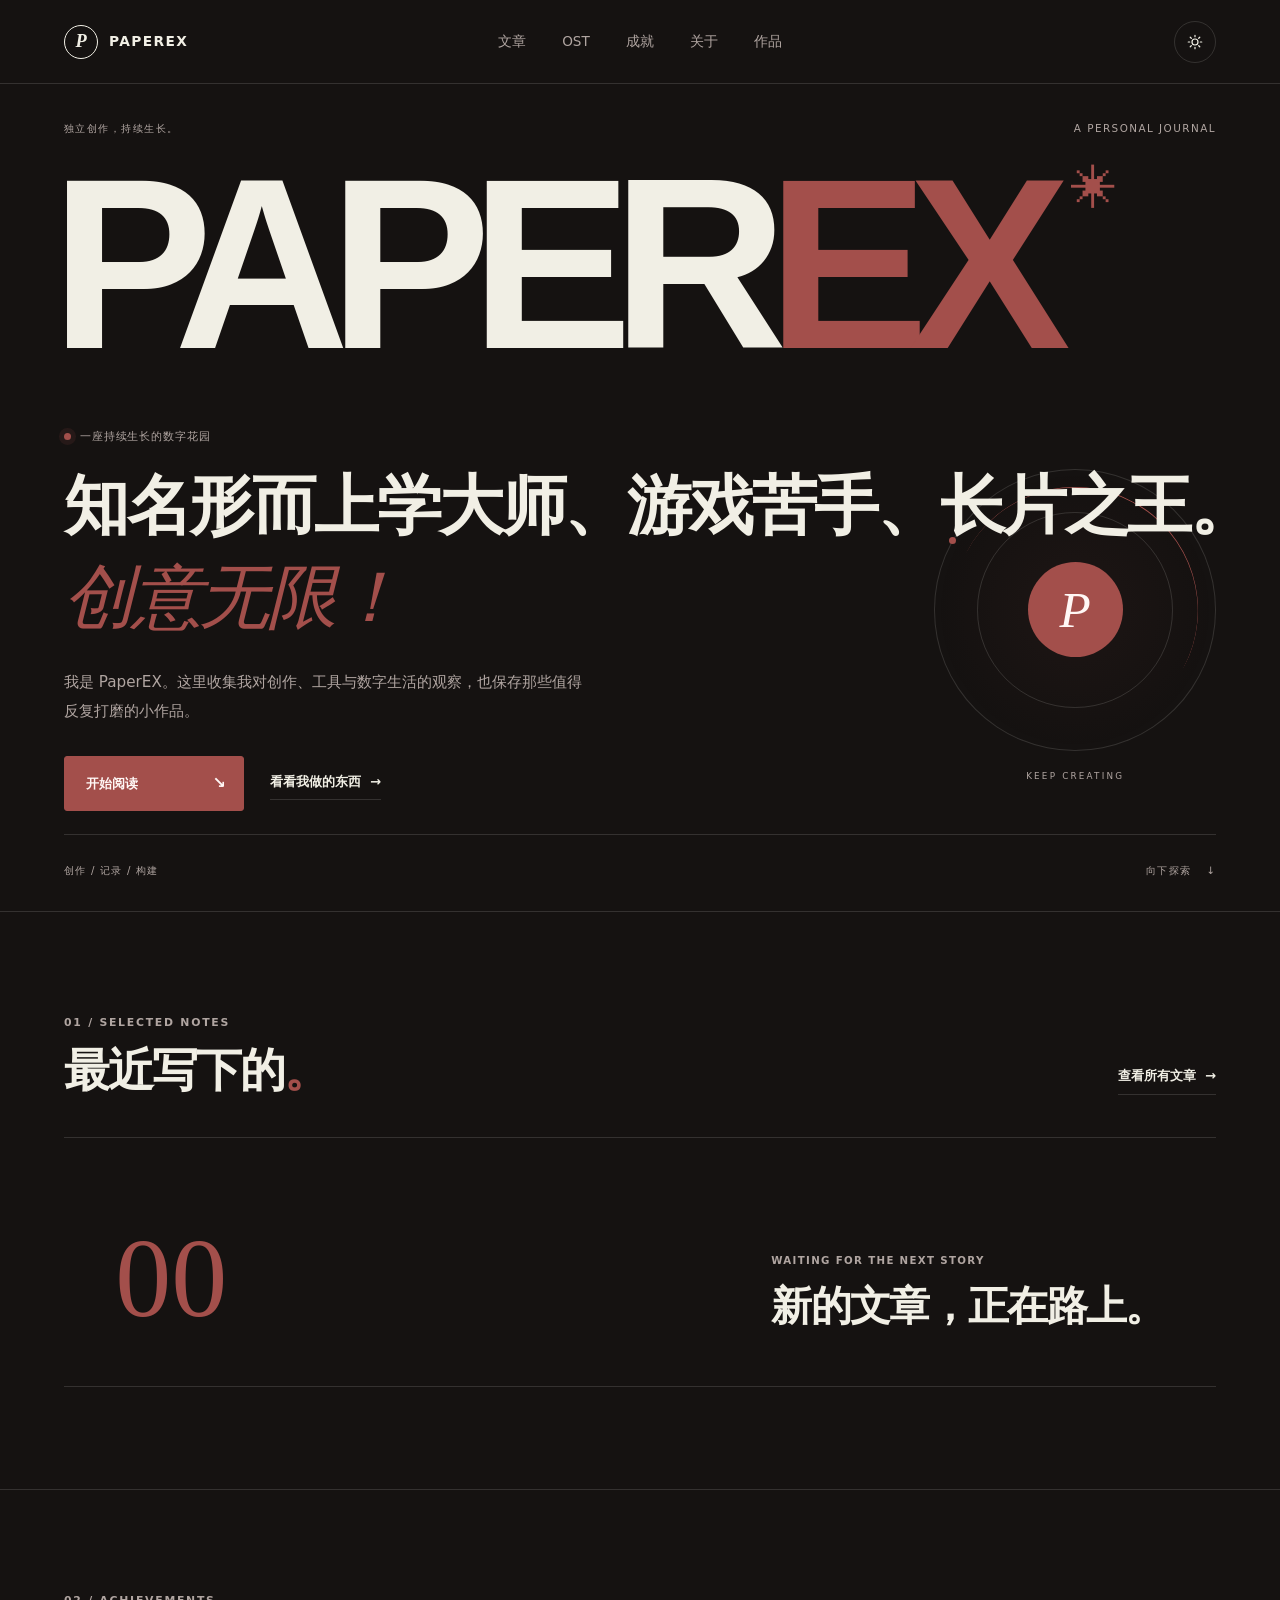
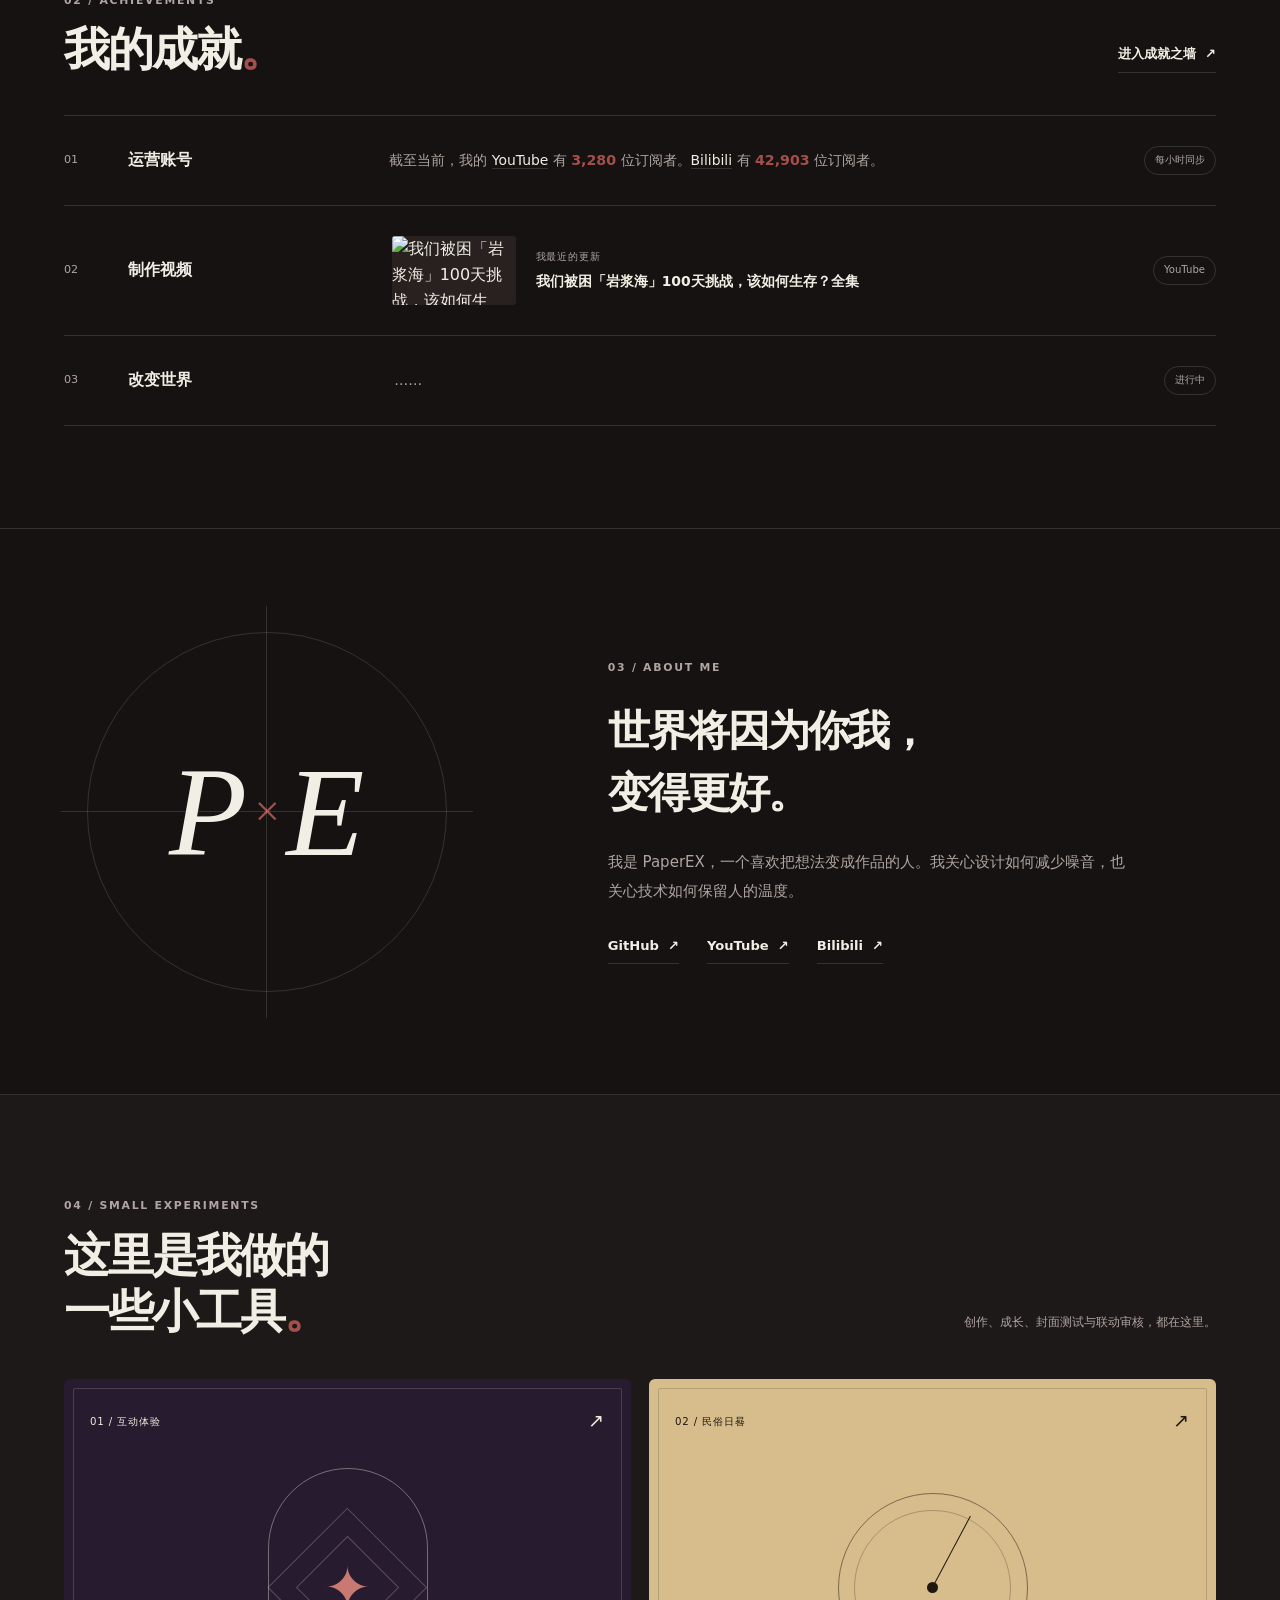
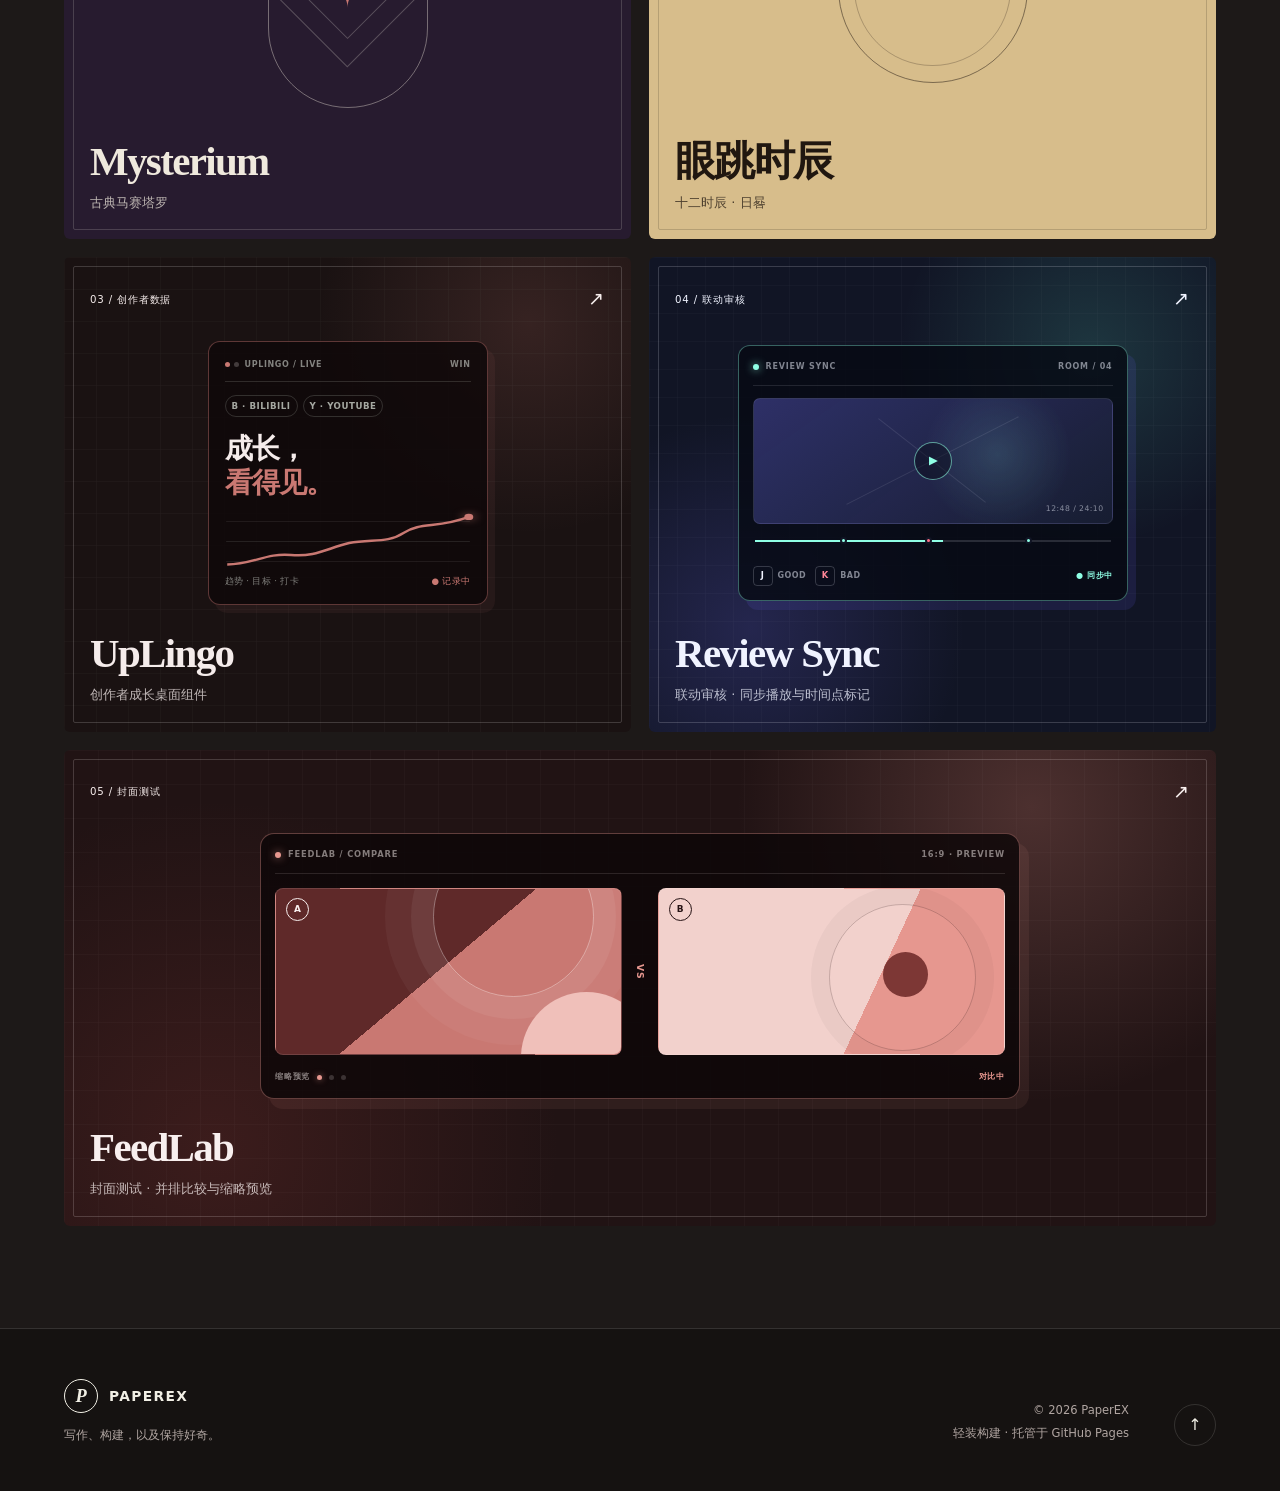
==== commit 9b186783: "Revert "Simplify blog layout and unify content pages" This reverts commit bc6e96f30148d750bb3f993be7" ====
--- a/index.html
+++ b/index.html
@@ -3,83 +3,204 @@
 <head>
   <meta charset="utf-8">
   <meta name="viewport" content="width=device-width, initial-scale=1">
-  <meta name="description" content="PaperEX 的个人博客：视频、音乐、文章与开源小工具。">
-  <meta name="theme-color" content="#151414">
+  <meta name="description" content="PaperEX 的个人博客：关于创作、工具与数字生活。">
+  <meta name="theme-color" content="#11110f">
   <meta property="og:title" content="纸上电波 · PaperEX">
-  <meta property="og:description" content="视频、音乐，以及把想法变成作品。">
+  <meta property="og:description" content="把复杂的事，写得清楚一点。">
   <meta property="og:type" content="website">
   <title>纸上电波 · PaperEX</title>
   <link rel="icon" href="favicon.svg" type="image/svg+xml">
   <link rel="stylesheet" href="styles.css">
-  <link rel="stylesheet" href="refresh.css">
   <script>try{document.documentElement.dataset.theme=localStorage.getItem('paperex-theme')||'dark'}catch(e){}</script>
 </head>
-<body class="home-page">
+<body>
   <a class="skip-link" href="#content">跳到正文</a>
   <header class="site-header" data-header>
-    <a class="brand" href="#top" aria-label="纸上电波首页"><span class="brand-mark" aria-hidden="true">P</span><span>PaperEX</span></a>
+    <a class="brand" href="#top" aria-label="纸上电波首页">
+      <span class="brand-mark" aria-hidden="true">P</span>
+      <span>PaperEX</span>
+    </a>
     <nav class="nav" id="main-nav" aria-label="主导航" data-nav>
-      <a href="#playground">作品</a><a href="ost/">OST</a><a href="#writing">文章</a><a href="#now">成就</a><a href="#about">关于</a>
+      <a href="#writing">文章</a>
+      <a href="ost/">OST</a>
+      <a href="#now">成就</a>
+      <a href="#about">关于</a>
+      <a href="#playground">作品</a>
     </nav>
     <div class="header-actions">
       <button class="icon-button theme-toggle" type="button" aria-label="切换明暗主题" title="切换主题" data-theme-toggle>
         <svg aria-hidden="true" viewBox="0 0 24 24"><path d="M12 3v2m0 14v2M3 12h2m14 0h2M5.64 5.64l1.42 1.42m9.88 9.88 1.42 1.42m0-12.72-1.42 1.42M7.06 16.94l-1.42 1.42M16 12a4 4 0 1 1-8 0 4 4 0 0 1 8 0Z"/></svg>
       </button>
-      <button class="icon-button menu-toggle" type="button" aria-label="打开菜单" aria-expanded="false" aria-controls="main-nav" data-menu-toggle><span></span><span></span></button>
+      <button class="icon-button menu-toggle" type="button" aria-label="打开菜单" aria-expanded="false" aria-controls="main-nav" data-menu-toggle>
+        <span></span><span></span>
+      </button>
     </div>
   </header>
+
   <main id="content">
     <section class="hero" id="top" aria-labelledby="hero-title">
-      <div class="hero-intro"><p>你好，我是 <strong>PaperEX</strong><span class="intro-dot" aria-hidden="true">.</span></p><span>视频 · 代码 · 音乐</span></div>
-      <div class="hero-copy">
+      <div class="hero-masthead" aria-hidden="true">
+        <p class="hero-edition"><span>独立创作，持续生长。</span><span>A PERSONAL JOURNAL</span></p>
+        <p class="hero-signature">PAPER<span>EX</span><sup>✳</sup></p>
+      </div>
+      <div class="hero-orbit" aria-hidden="true"><span></span><i></i><b>P</b><small>KEEP CREATING</small></div>
+      <div class="hero-copy reveal">
+        <p class="eyebrow"><span class="status-dot"></span> 一座持续生长的数字花园</p>
         <h1 id="hero-title" data-typewriter aria-label="知名形而上学大师、游戏苦手、长片之王。创意无限！">
           <span class="type-line" data-type-line="0" aria-hidden="true">知名形而上学大师、游戏苦手、长片之王。</span><br>
           <em class="type-line" data-type-line="1" aria-hidden="true">创意无限！</em>
         </h1>
-        <p class="hero-lede">做视频，写一点东西，也做一些用得上的小工具。</p>
+        <p class="hero-lede">我是 PaperEX。这里收集我对创作、工具与数字生活的观察，也保存那些值得反复打磨的小作品。</p>
         <div class="hero-actions">
-          <a class="button button-primary" href="#playground">看看我的作品 <span aria-hidden="true">↗</span></a>
-          <a class="text-link" href="ost/">听听原声带 <span aria-hidden="true">→</span></a>
+          <a class="button button-primary" href="#writing">开始阅读 <span aria-hidden="true">↘</span></a>
+          <a class="text-link" href="#playground">看看我做的东西 <span aria-hidden="true">→</span></a>
         </div>
       </div>
-      <div class="hero-foot"><span>独立创作，持续生长。</span><a href="https://www.youtube.com/@%E7%BA%B8%E5%B7%BEPaper" target="_blank" rel="noreferrer">YouTube ↗</a><a href="https://space.bilibili.com/9697888" target="_blank" rel="noreferrer">Bilibili ↗</a></div>
-    </section>
-    <section class="section tools-section" id="playground" aria-labelledby="playground-title">
-      <div class="section-heading">
-        <div><p class="kicker">01 / 作品</p><h2 id="playground-title">一些小工具<span class="section-period">。</span></h2></div>
-        <a class="text-link" href="https://github.com/Old-Paper" target="_blank" rel="noreferrer">GitHub <span aria-hidden="true">↗</span></a>
-      </div>
-      <div class="tool-grid">
-        <a class="tool-card" href="https://old-paper.github.io/mysterium-tarot/" target="_blank" rel="noreferrer"><span class="tool-icon tarot-icon" aria-hidden="true">✦</span><span class="tool-copy"><strong>Mysterium</strong><span>古典马赛塔罗</span></span><span class="tool-arrow" aria-hidden="true">↗</span></a>
-        <a class="tool-card" href="https://old-paper.github.io/eye-twitch-sundial/" target="_blank" rel="noreferrer"><span class="tool-icon sundial-icon" aria-hidden="true"><svg viewBox="0 0 32 32"><circle cx="16" cy="16" r="11"/><path d="M16 7v9l7 4"/></svg></span><span class="tool-copy"><strong>眼跳时辰</strong><span>十二时辰 · 民俗日晷</span></span><span class="tool-arrow" aria-hidden="true">↗</span></a>
-        <a class="tool-card" href="https://github.com/Old-Paper/UpLingo" target="_blank" rel="noreferrer"><span class="tool-icon uplingo-icon" aria-hidden="true"><svg viewBox="0 0 32 32"><path d="M6 24h20M7 19l6-6 5 3 8-9M20 7h6v6"/></svg></span><span class="tool-copy"><strong>UpLingo</strong><span>主播邻国 · 创作者成长桌面组件</span></span><span class="tool-arrow" aria-hidden="true">↗</span></a>
-        <a class="tool-card" href="https://review.paperex.workers.dev/" target="_blank" rel="noreferrer"><span class="tool-icon review-icon" aria-hidden="true"><svg viewBox="0 0 32 32"><rect x="4" y="6" width="24" height="17" rx="3"/><path d="m13 10 7 4.5-7 4.5ZM9 27h14"/></svg></span><span class="tool-copy"><strong>Review Sync</strong><span>联动审核 · 同步播放与时间点标记</span></span><span class="tool-arrow" aria-hidden="true">↗</span></a>
-        <a class="tool-card tool-card-wide" href="https://old-paper.github.io/feedlab/" target="_blank" rel="noreferrer"><span class="tool-icon feedlab-icon" aria-hidden="true"><span>A</span><span>B</span></span><span class="tool-copy"><strong>FeedLab</strong><span>封面测试 · 并排比较与缩略预览</span></span><span class="tool-arrow" aria-hidden="true">↗</span></a>
-      </div>
-    </section>
-    <section class="section home-music" id="music" aria-labelledby="music-title">
-      <div class="section-heading"><div><p class="kicker">02 / 音乐</p><h2 id="music-title">视频原声带<span class="section-period">。</span></h2></div><a class="text-link" href="ost/">全部 OST <span aria-hidden="true">→</span></a></div>
-      <a class="music-entry" href="ost/#universal-ai-girlfriend"><img src="ost/assets/she-is-real-to-me.png" alt="" width="72" height="72" loading="lazy"><div><span>万能人机女友</span><h3>She Is Real To Me</h3></div><span class="music-duration">02:39</span><span class="music-listen">去聆听 <span aria-hidden="true">↗</span></span></a>
-    </section>
+      <div class="hero-index reveal" aria-label="博客主题">
+        <span>创作 / 记录 / 构建</span><a href="#writing">向下探索 <span aria-hidden="true">↓</span></a>
+      </div>
+    </section>
+
     <section class="section writing" id="writing" aria-labelledby="writing-title">
-      <div class="section-heading"><div><p class="kicker">03 / 文章</p><h2 id="writing-title">最近写下的<span class="section-period">。</span></h2></div><a class="text-link all-articles-link" href="articles/">全部文章 <span aria-hidden="true">→</span></a></div>
-      <div class="post-grid" data-post-grid><div class="writing-empty"><p>还没有发布文章，下一篇会出现在这里。</p><span aria-hidden="true">✎</span></div></div>
-    </section>
+      <div class="section-heading reveal">
+        <div><p class="kicker">01 / Selected notes</p><h2 id="writing-title">最近写下的<span class="section-period">。</span></h2></div>
+        <a class="text-link all-articles-link" href="articles/index.html">查看所有文章 <span aria-hidden="true">→</span></a>
+      </div>
+
+      <div class="post-grid" data-post-grid>
+        <div class="writing-empty reveal">
+          <span aria-hidden="true">00</span>
+          <div><p>Waiting for the next story</p><h3>新的文章，正在路上。</h3></div>
+        </div>
+      </div>
+    </section>
+
     <section class="section now" id="now" aria-labelledby="now-title" data-social-root>
-      <div class="section-heading"><div><p class="kicker">04 / 成就</p><h2 id="now-title">持续创作中<span class="section-period">。</span></h2></div><a class="text-link achievement-wall-link" href="achievements/">成就之墙 <span aria-hidden="true">↗</span></a></div>
-      <div class="home-stats">
-        <a href="https://www.youtube.com/@%E7%BA%B8%E5%B7%BEPaper" target="_blank" rel="noreferrer"><span>YouTube 订阅者 ↗</span><strong data-youtube-subscribers>3,280</strong></a>
-        <a href="https://space.bilibili.com/9697888" target="_blank" rel="noreferrer"><span>Bilibili 关注者 ↗</span><strong data-bilibili-followers>42,903</strong></a>
-        <a href="https://github.com/Old-Paper?tab=repositories" target="_blank" rel="noreferrer"><span>GitHub 公开项目 ↗</span><strong data-github-projects>7</strong></a>
-      </div>
-      <div class="home-update"><span class="home-update-label">最近的视频</span><a class="latest-video" href="https://www.youtube.com/watch?v=GRUpMJj9LJo" target="_blank" rel="noreferrer" data-latest-video><span class="latest-video-thumb"><img src="https://i.ytimg.com/vi/GRUpMJj9LJo/hqdefault.jpg" alt="我们被困「岩浆海」100天挑战，该如何生存？全集的视频封面" width="160" height="90" loading="lazy" data-latest-video-thumbnail></span><span class="latest-video-copy"><strong data-latest-video-title>我们被困「岩浆海」100天挑战，该如何生存？全集</strong><small>在 YouTube 观看 ↗</small></span></a></div>
-      <p class="home-sync" data-social-status>每小时同步</p>
-    </section>
+      <div class="section-heading reveal">
+        <div><p class="kicker">02 / Achievements</p><h2 id="now-title">我的成就<span class="section-period">。</span></h2></div>
+        <a class="text-link achievement-wall-link" href="achievements/">进入成就之墙 <span aria-hidden="true">↗</span></a>
+      </div>
+      <div class="now-list">
+        <article class="now-item reveal">
+          <span class="now-index">01</span>
+          <h3>运营账号</h3>
+          <p>截至当前，我的 <a class="social-inline" href="https://www.youtube.com/@%E7%BA%B8%E5%B7%BEPaper" target="_blank" rel="noreferrer">YouTube</a> 有 <strong data-youtube-subscribers>3,280</strong> 位订阅者。<a class="social-inline" href="https://space.bilibili.com/9697888" target="_blank" rel="noreferrer">Bilibili</a> 有 <strong data-bilibili-followers>39,637</strong> 位订阅者。</p>
+          <span class="now-status" data-social-status>每小时同步</span>
+        </article>
+        <article class="now-item now-video-item reveal">
+          <span class="now-index">02</span>
+          <h3>制作视频</h3>
+          <a class="latest-video" href="https://www.youtube.com/watch?v=GRUpMJj9LJo" target="_blank" rel="noreferrer" data-latest-video>
+            <span class="latest-video-thumb"><img src="https://i.ytimg.com/vi/GRUpMJj9LJo/hqdefault.jpg" alt="我们被困「岩浆海」100天挑战，该如何生存？全集的视频封面" loading="lazy" data-latest-video-thumbnail></span>
+            <span class="latest-video-copy"><small>我最近的更新</small><strong data-latest-video-title>我们被困「岩浆海」100天挑战，该如何生存？全集</strong></span>
+          </a>
+          <span class="now-status">YouTube</span>
+        </article>
+        <article class="now-item reveal"><span class="now-index">03</span><h3>改变世界</h3><p>……</p><span class="now-status">进行中</span></article>
+      </div>
+    </section>
+
     <section class="section about" id="about" aria-labelledby="about-title">
-      <p class="kicker">05 / 关于</p><div class="about-copy"><h2 id="about-title">世界将因为你我，<br>变得更好。</h2><p>我是 PaperEX。喜欢游戏，也喜欢把想法做成视频、音乐和小工具。</p><div class="about-links" aria-label="个人主页"><a class="text-link" href="https://github.com/Old-Paper" target="_blank" rel="noreferrer">GitHub <span aria-hidden="true">↗</span></a><a class="text-link" href="https://www.youtube.com/@%E7%BA%B8%E5%B7%BEPaper" target="_blank" rel="noreferrer">YouTube <span aria-hidden="true">↗</span></a><a class="text-link" href="https://space.bilibili.com/9697888" target="_blank" rel="noreferrer">Bilibili <span aria-hidden="true">↗</span></a></div></div>
+      <div class="about-mark reveal" aria-hidden="true">P<span>×</span>E</div>
+      <div class="about-copy reveal">
+        <p class="kicker">03 / About me</p>
+        <h2 id="about-title">世界将因为你我，<br>变得更好。</h2>
+        <p>我是 PaperEX，一个喜欢把想法变成作品的人。我关心设计如何减少噪音，也关心技术如何保留人的温度。</p>
+        <div class="about-links" aria-label="个人主页">
+          <a class="text-link" href="https://github.com/Old-Paper" target="_blank" rel="noreferrer">GitHub <span aria-hidden="true">↗</span></a>
+          <a class="text-link" href="https://www.youtube.com/@%E7%BA%B8%E5%B7%BEPaper" target="_blank" rel="noreferrer">YouTube <span aria-hidden="true">↗</span></a>
+          <a class="text-link" href="https://space.bilibili.com/9697888" target="_blank" rel="noreferrer">Bilibili <span aria-hidden="true">↗</span></a>
+        </div>
+      </div>
+    </section>
+
+    <section class="playground" id="playground" aria-labelledby="playground-title">
+      <div class="playground-intro reveal">
+        <p class="kicker">04 / Small experiments</p>
+        <h2 id="playground-title">这里是我做的<span class="title-break">一些小工具<span class="section-period">。</span></span></h2>
+        <p>创作、成长、封面测试与联动审核，都在这里。</p>
+      </div>
+      <div class="project-links">
+        <a class="project-card tarot reveal" href="https://old-paper.github.io/mysterium-tarot/" target="_blank" rel="noreferrer">
+          <span class="project-top"><span>01 / 互动体验</span><span aria-hidden="true">↗</span></span>
+          <div class="project-symbol" aria-hidden="true"><span>✦</span></div>
+          <div><h3>Mysterium</h3><p>古典马赛塔罗</p></div>
+        </a>
+        <a class="project-card sundial reveal" href="https://old-paper.github.io/eye-twitch-sundial/" target="_blank" rel="noreferrer">
+          <span class="project-top"><span>02 / 民俗日晷</span><span aria-hidden="true">↗</span></span>
+          <div class="project-symbol dial" aria-hidden="true"><span></span></div>
+          <div><h3>眼跳时辰</h3><p>十二时辰 · 日晷</p></div>
+        </a>
+        <a class="project-card uplingo reveal" href="https://github.com/Old-Paper/UpLingo" target="_blank" rel="noreferrer">
+          <span class="project-top"><span>03 / 创作者数据</span><span aria-hidden="true">↗</span></span>
+          <div class="uplingo-widget" aria-hidden="true">
+            <div class="uplingo-widget-bar"><span>UPLINGO / LIVE</span><span>WIN</span></div>
+            <div class="uplingo-platforms"><span>B · BILIBILI</span><span>Y · YOUTUBE</span></div>
+            <strong class="uplingo-widget-title">成长，<br><em>看得见。</em></strong>
+            <svg class="uplingo-chart" viewBox="0 0 220 82" preserveAspectRatio="none">
+              <path class="uplingo-chart-grid" d="M1 16H219M1 41H219M1 66H219" />
+              <path class="uplingo-chart-line" d="M2 70C25 70 37 55 59 58S92 49 111 43S145 44 160 30S190 25 218 10" />
+              <circle cx="218" cy="10" r="4" />
+            </svg>
+            <div class="uplingo-widget-meta"><span>趋势 · 目标 · 打卡</span><span>● 记录中</span></div>
+          </div>
+          <div><h3>UpLingo</h3><p>创作者成长桌面组件</p></div>
+        </a>
+        <a class="project-card review-sync reveal" href="https://review.paperex.workers.dev/" target="_blank" rel="noreferrer">
+          <span class="project-top"><span>04 / 联动审核</span><span aria-hidden="true">↗</span></span>
+          <div class="review-console" aria-hidden="true">
+            <div class="review-console-bar">
+              <span><i></i> REVIEW SYNC</span>
+              <span>ROOM / 04</span>
+            </div>
+            <div class="review-player">
+              <span class="review-play">▶</span>
+              <span class="review-time">12:48 / 24:10</span>
+            </div>
+            <div class="review-timeline">
+              <span class="review-progress"></span>
+              <i class="review-marker marker-good"></i>
+              <i class="review-marker marker-bad"></i>
+              <i class="review-marker marker-good marker-late"></i>
+            </div>
+            <div class="review-actions">
+              <span><b>J</b> GOOD</span>
+              <span><b>K</b> BAD</span>
+              <em>● 同步中</em>
+            </div>
+          </div>
+          <div><h3>Review Sync</h3><p>联动审核 · 同步播放与时间点标记</p></div>
+        </a>
+        <a class="project-card feedlab reveal" href="https://old-paper.github.io/feedlab/" target="_blank" rel="noreferrer">
+          <span class="project-top"><span>05 / 封面测试</span><span aria-hidden="true">↗</span></span>
+          <div class="feedlab-board" aria-hidden="true">
+            <div class="feedlab-bar">
+              <span><i></i> FEEDLAB / COMPARE</span>
+              <span>16:9 · PREVIEW</span>
+            </div>
+            <div class="feedlab-compare">
+              <div class="feedlab-cover feedlab-cover-a">
+                <span class="feedlab-label">A</span>
+              </div>
+              <span class="feedlab-versus">VS</span>
+              <div class="feedlab-cover feedlab-cover-b">
+                <span class="feedlab-label">B</span>
+              </div>
+            </div>
+            <div class="feedlab-scale"><span>缩略预览</span><i></i><i></i><i></i><em>对比中</em></div>
+          </div>
+          <div><h3>FeedLab</h3><p>封面测试 · 并排比较与缩略预览</p></div>
+        </a>
+      </div>
     </section>
   </main>
-  <footer class="site-footer"><a class="brand" href="#top">PaperEX</a><p>© <span data-year>2026</span> · 纸上电波</p><a href="#top">回到顶部 ↑</a></footer>
+
+  <footer class="site-footer">
+    <div><a class="brand footer-brand" href="#top"><span class="brand-mark">P</span><span>PaperEX</span></a><p>写作、构建，以及保持好奇。</p></div>
+    <div class="footer-meta"><p>© <span data-year>2026</span> PaperEX</p><p>轻装构建 · 托管于 GitHub Pages</p></div>
+    <a class="back-top" href="#top" aria-label="返回顶部">↑</a>
+  </footer>
+
   <script src="app.js" defer></script>
 </body>
 </html>
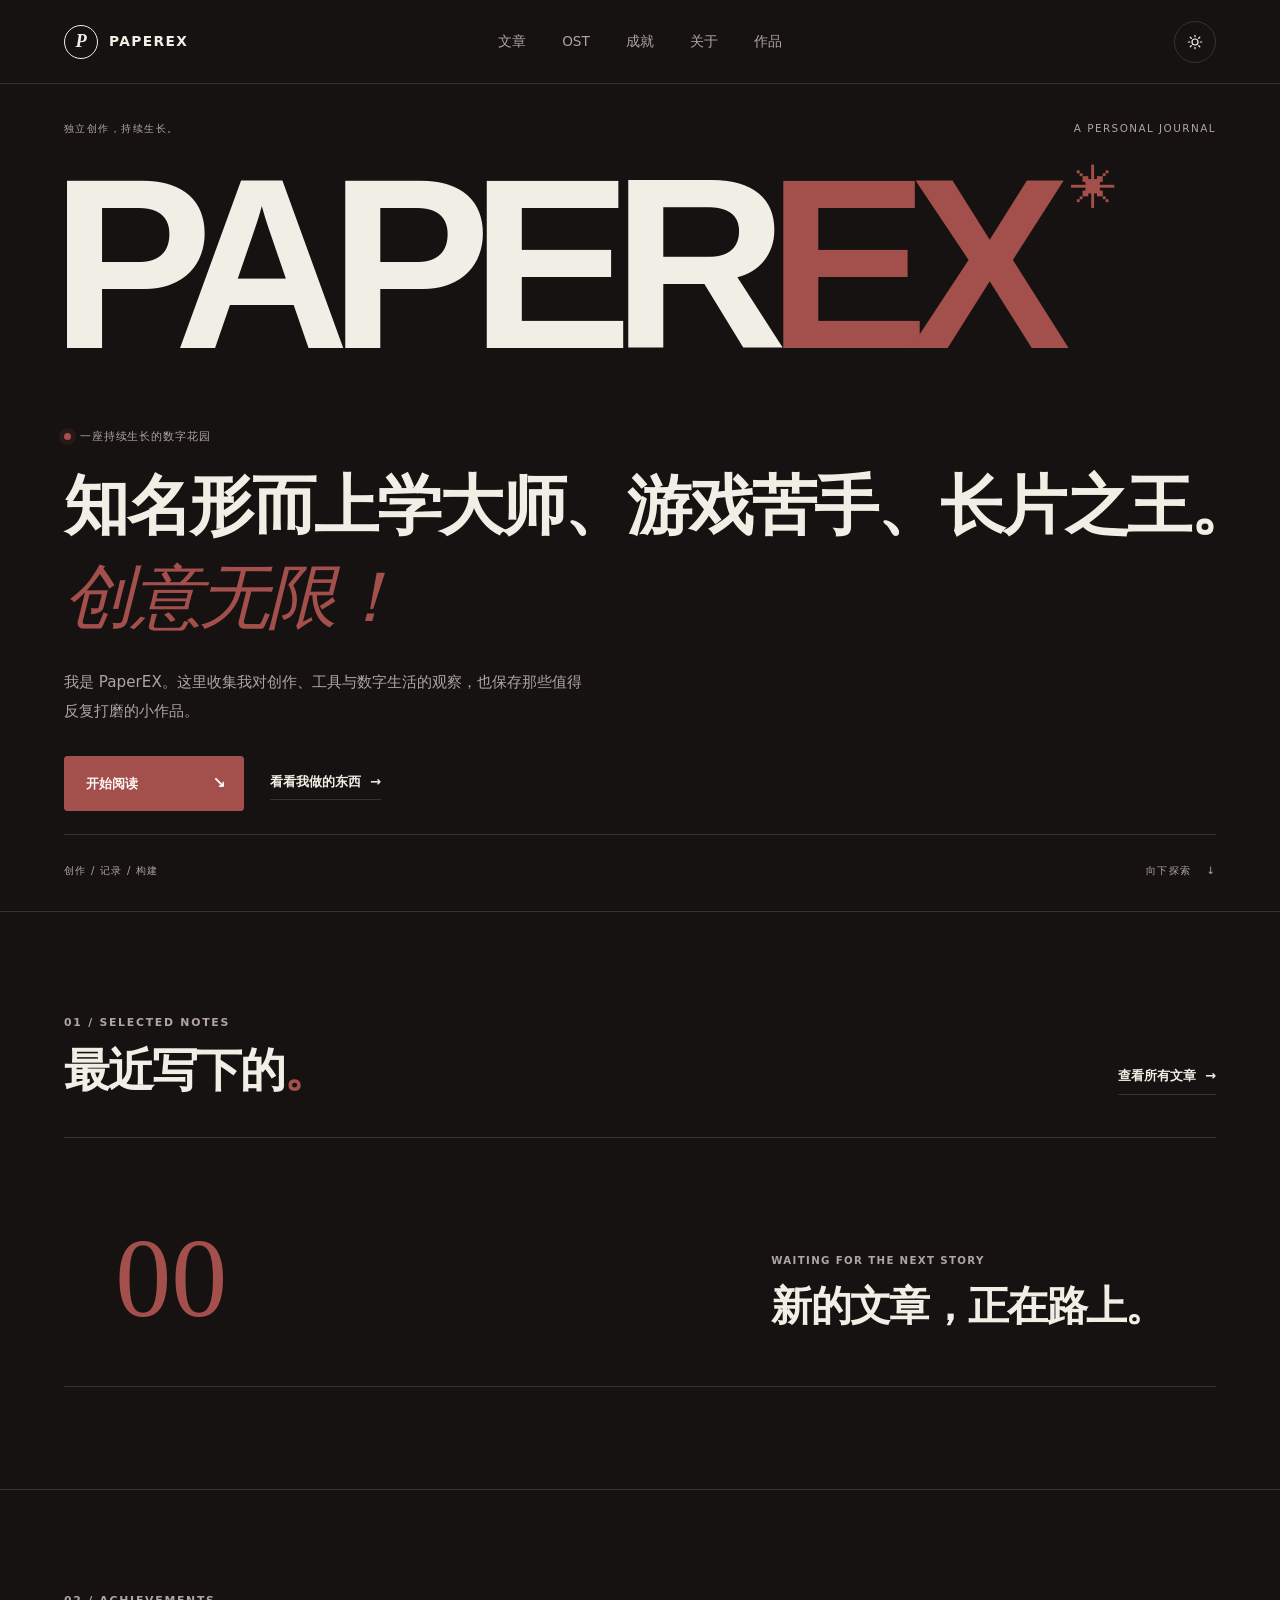
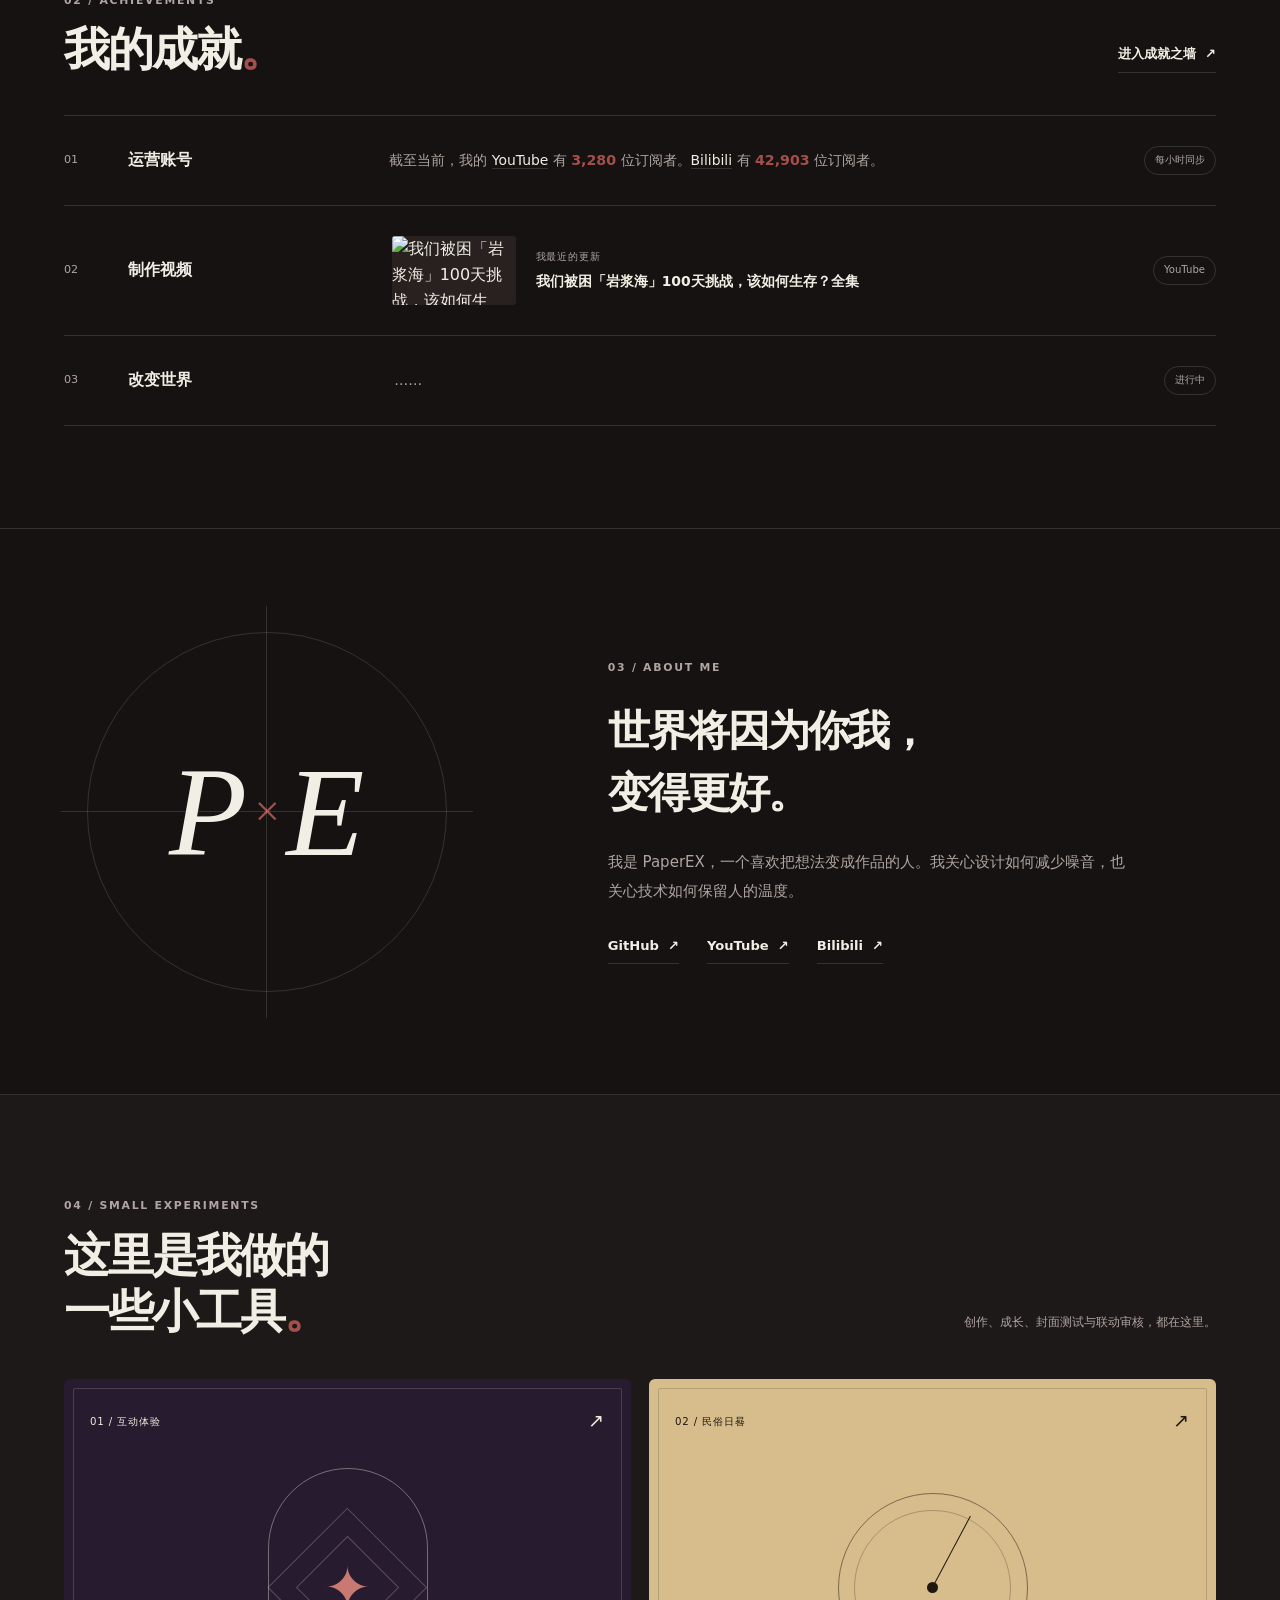
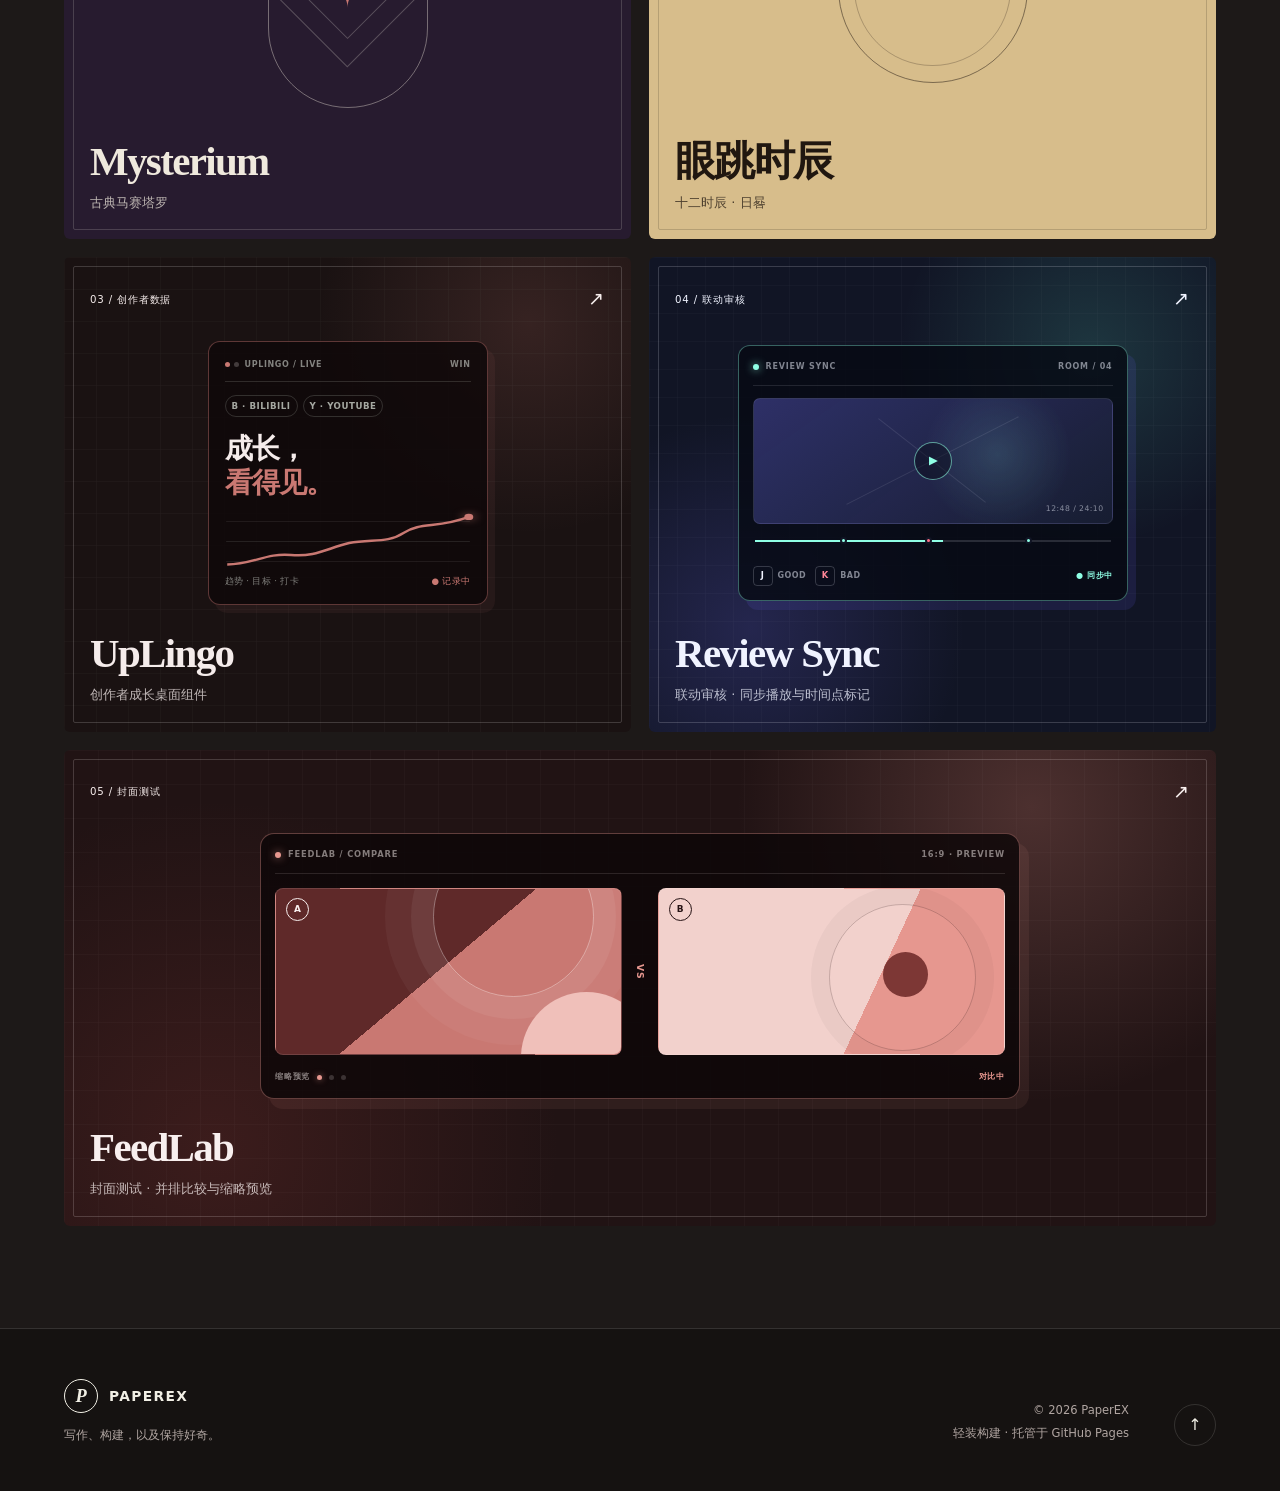
==== commit 378ef1b6: "Remove decorative orbit from homepage" ====
--- a/index.html
+++ b/index.html
@@ -43,7 +43,6 @@
         <p class="hero-edition"><span>独立创作，持续生长。</span><span>A PERSONAL JOURNAL</span></p>
         <p class="hero-signature">PAPER<span>EX</span><sup>✳</sup></p>
       </div>
-      <div class="hero-orbit" aria-hidden="true"><span></span><i></i><b>P</b><small>KEEP CREATING</small></div>
       <div class="hero-copy reveal">
         <p class="eyebrow"><span class="status-dot"></span> 一座持续生长的数字花园</p>
         <h1 id="hero-title" data-typewriter aria-label="知名形而上学大师、游戏苦手、长片之王。创意无限！">
